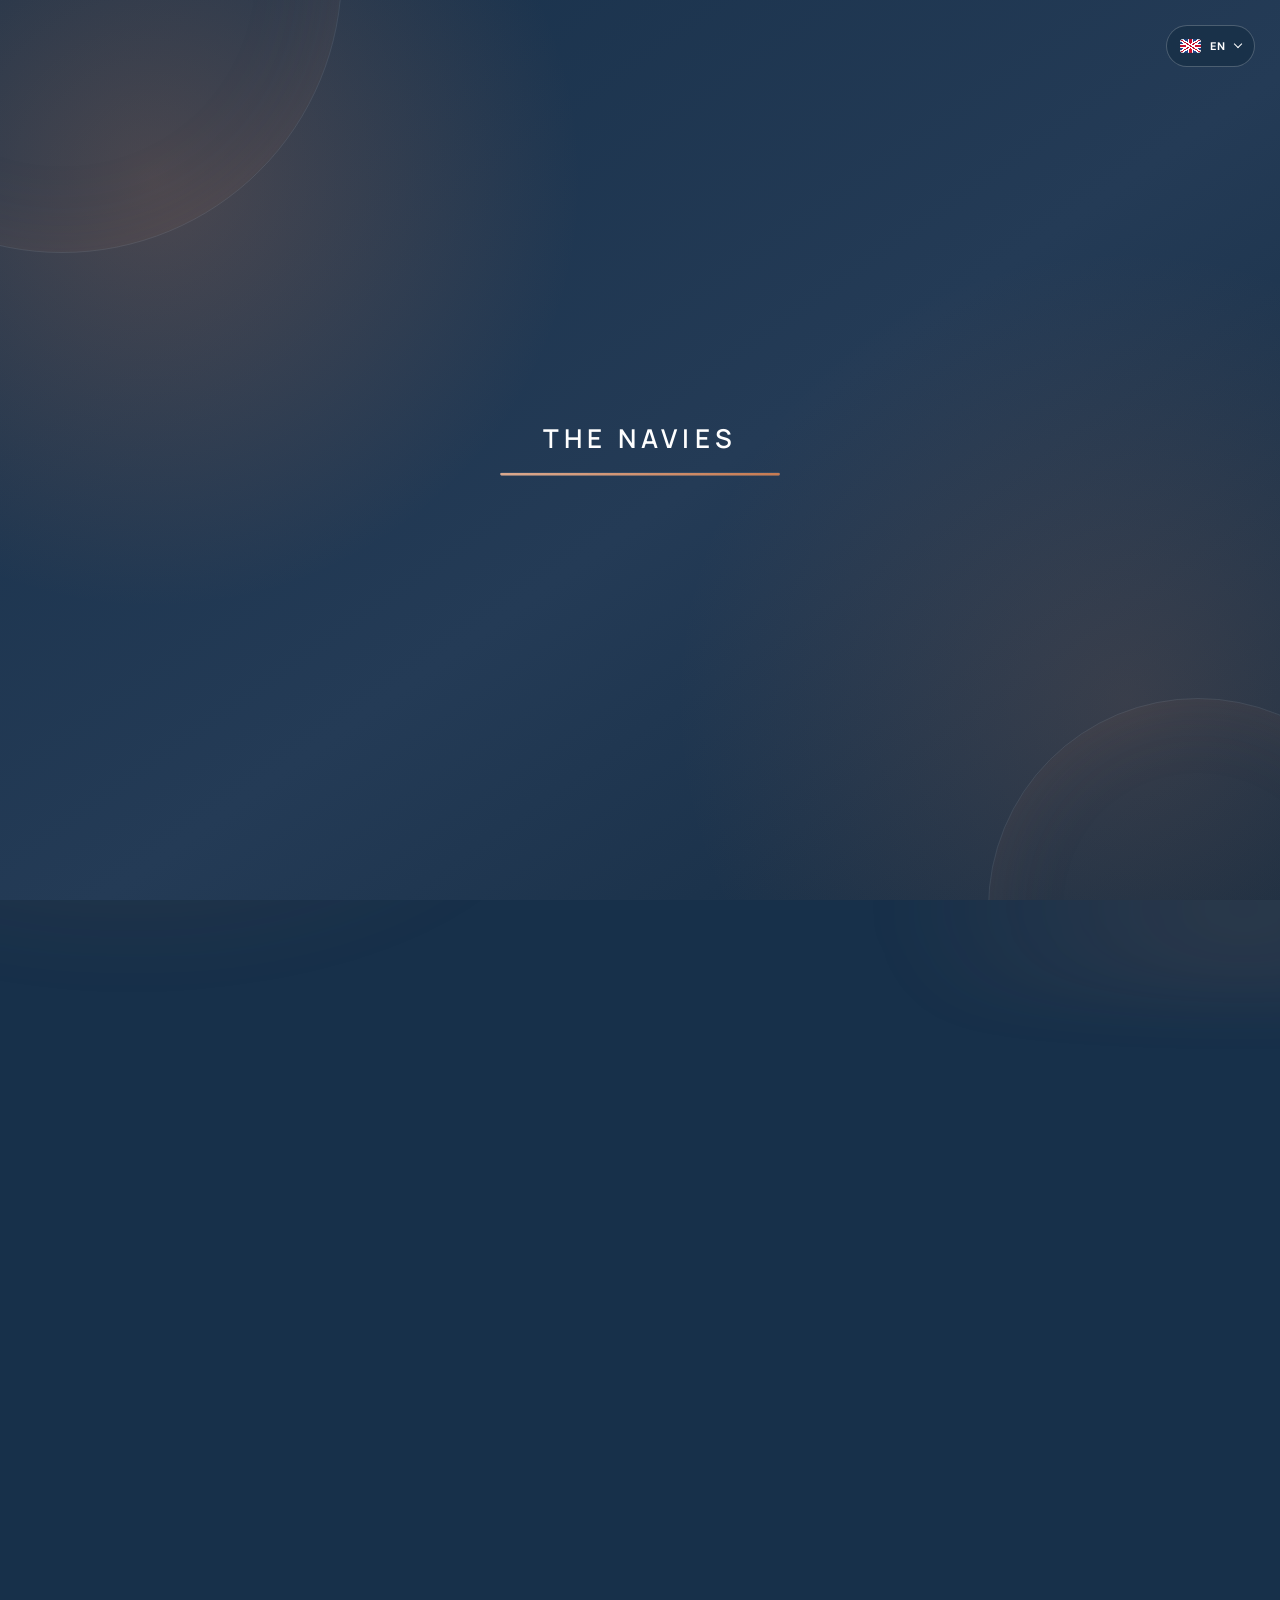
==== ca/index.html @ af722f81 "update" ====
<!doctype html>
<html lang="ca">
<head>
  <script>window.__naviesForcedLanguage="ca"</script>
  <meta charset="UTF-8">
  <meta name="viewport" content="width=device-width, initial-scale=1.0">
  <meta name="description" content="Set músics compartint un mateix escenari, donant nova vida als clàssics del rock i del pop amb energia, personalitat i un so propi. The Navies — Música en directe">
  <meta name="application-name" content="The Navies">
  <meta name="googlebot" content="notranslate">
  <meta property="og:site_name" content="The Navies">
  <meta property="og:title" content="The Navies">
  <meta property="og:type" content="website">
  <meta property="og:image" content="https://thenavies.com/icons/pwa-512.png">
  <meta property="og:locale" content="ca_ES">
  <meta name="twitter:title" content="The Navies">
  <meta name="twitter:image" content="https://thenavies.com/icons/pwa-512.png">
  <meta name="theme-color" content="#edf1f4">
  <meta http-equiv="Cache-Control" content="no-cache, no-store, must-revalidate">
  <meta http-equiv="Pragma" content="no-cache">
  <meta http-equiv="Expires" content="0">
  <meta name="navies-build" content="20261112-290">
  <title>The Navies</title>
  <link rel="canonical" href="https://thenavies.com/ca/">
  <link rel="alternate" hreflang="x-default" href="https://thenavies.com/">
  <link rel="alternate" hreflang="es" href="https://thenavies.com/es/">
  <link rel="alternate" hreflang="ca" href="https://thenavies.com/ca/">
  <link rel="alternate" hreflang="en" href="https://thenavies.com/en/">
  <link rel="alternate" hreflang="fr" href="https://thenavies.com/fr/">
  <link rel="alternate" hreflang="it" href="https://thenavies.com/it/">
  <link rel="icon" id="seasonal-favicon" href="../icons/favicon-512.png" type="image/png" sizes="512x512">
  <link rel="apple-touch-icon" href="../icons/apple-touch-icon-180.png?v=20261022-63" sizes="180x180">
  <link rel="manifest" href="../manifest.webmanifest?v=20261022-63">
  <meta name="apple-mobile-web-app-capable" content="yes">
  <meta name="apple-mobile-web-app-status-bar-style" content="default">
  <meta name="apple-mobile-web-app-title" content="The Navies">
  <script type="application/ld+json">
  {
    "@context": "https://schema.org",
    "@type": "MusicGroup",
    "@id": "https://thenavies.com/#music-group",
    "name": "The Navies",
    "url": "https://thenavies.com/",
    "logo": "https://thenavies.com/icons/pwa-512.png",
    "image": "https://thenavies.com/icons/pwa-512.png",
    "genre": ["Rock", "Pop", "Clásicos del rock y del pop", "Clàssics del rock i del pop", "Rock and pop classics"],
    "description": [
      { "@value": "Grupo de siete músicos jóvenes de La Sagrera que interpreta clásicos del rock y del pop en directo.", "@language": "es" },
      { "@value": "Grup de set músics joves de la Sagrera que interpreta clàssics del rock i del pop en directe.", "@language": "ca" },
      { "@value": "A seven-piece young band from La Sagrera performing rock and pop classics live.", "@language": "en" }
    ],
    "sameAs": [
      "https://instagram.com/thenaviesgroup",
      "https://youtube.com/@TheNavies"
    ]
  }
  </script>
  <script type="application/ld+json">
  {
    "@context": "https://schema.org",
    "@type": "WebSite",
    "@id": "https://thenavies.com/#website",
    "url": "https://thenavies.com/",
    "name": "The Navies",
    "alternateName": "The Navies",
    "publisher": { "@id": "https://thenavies.com/#music-group" }
  }
  </script>
  <script type="application/ld+json">
  {
    "@context": "https://schema.org",
    "@type": "WebPage",
    "@id": "https://thenavies.com/#webpage",
    "url": "https://thenavies.com/",
    "name": "The Navies",
    "headline": "The Navies",
    "isPartOf": { "@id": "https://thenavies.com/#website" },
    "about": { "@id": "https://thenavies.com/#music-group" },
    "primaryImageOfPage": { "@id": "https://thenavies.com/icons/pwa-512.png" }
  }
  </script>
  <style>html:not(.nav-ready) #main-nav>a::after{opacity:0!important}html.countdown-entry,html.countdown-entry body{background:#17304a!important}html.countdown-entry .countdown-landing{position:fixed;inset:0;background:#17304a}html.countdown-entry.countdown-entering .countdown-landing>*{visibility:hidden}@media(max-width:900px){html:not(.nav-ready) #main-nav{display:none!important}}</style>
  <script>if('scrollRestoration'in history)history.scrollRestoration='manual';if(location.hash==='#edicion'||location.hash==='#edicion-del-sitio')document.documentElement.classList.add('editor-route-pending')</script>
  <script>try{const n=performance.getEntriesByType('navigation')[0],r=n&&n.type==='reload',c=!location.hash||location.hash==='#countdown',i=sessionStorage.getItem('the-navies-internal-navigation')==='1',v=sessionStorage.getItem('the-navies-countdown-revealed')==='1',e=sessionStorage.getItem('the-navies-countdown-enabled');if(c&&e!=='0'){document.documentElement.classList.add('countdown-entry');if(r||!(i&&v))document.documentElement.classList.add('countdown-welcome','countdown-entering','countdown-preloading')}}catch(e){if(!location.hash&&sessionStorage.getItem('the-navies-countdown-enabled')!=='0')document.documentElement.classList.add('countdown-entry','countdown-welcome','countdown-entering','countdown-preloading')}</script>
  <script>(async()=>{try{const p=location.pathname,b=/bot|crawler|spider|slurp|bingpreview|google-inspectiontool/i.test(navigator.userAgent);if(location.protocol==='file:'||b||!(p==='/'||p.endsWith('/index.html')))return;sessionStorage.removeItem('the-navies-countdown-revealed');const a=['ca','es','en','fr','it'],m=localStorage.getItem('the-navies-language-manual')==='1',s=localStorage.getItem('the-navies-language');let f='es';try{const r=await fetch('https://the-navies-admin.pau-escobedo04.workers.dev/content',{cache:'no-store'}),j=await r.json(),g=j.content?.home?.settings||{};if(a.includes(g.fallbackLanguage))f=g.fallbackLanguage;localStorage.setItem('the-navies-fallback-language',f);sessionStorage.setItem('the-navies-countdown-enabled',g.countdownEnabled===false?'0':'1')}catch(e){f=a.includes(localStorage.getItem('the-navies-fallback-language'))?localStorage.getItem('the-navies-fallback-language'):'es'}const d=[navigator.language,...(navigator.languages||[])].filter(Boolean).map(x=>x.toLowerCase().split('-')[0]).find(x=>a.includes(x))||f,l=m&&a.includes(s)?s:d;location.replace(`/${l}/${location.hash||''}`)}catch(e){}})()</script>
  <script>try{const b=document.querySelector('meta[name="navies-build"]').content;fetch(`${location.pathname}?comprobar=${Date.now()}`,{cache:'no-store'}).then(r=>r.text()).then(h=>{const n=h.match(/<meta name="navies-build" content="([^"]+)"/)?.[1];if(n&&n!==b){const u=new URL(location.href);u.searchParams.set('version',n);location.replace(u)}}).catch(()=>{})}catch(e){}</script>
  <script>try{const c={spring:'#F4A7C1',summer:'#FFD76A',autumn:'#C77B52',winter:'#A8DADC'},n=performance.getEntriesByType('navigation')[0],i=sessionStorage.getItem('the-navies-internal-navigation')==='1',k=i||(n&&n.type==='back_forward');sessionStorage.removeItem('the-navies-internal-navigation');if(!k)localStorage.removeItem('the-navies-season');const s=k&&localStorage.getItem('the-navies-season')||'autumn';window.__naviesInitialSeason=c[s]?s:'autumn';document.documentElement.dataset.season=window.__naviesInitialSeason;document.documentElement.style.setProperty('--accent',c[window.__naviesInitialSeason])}catch(e){document.documentElement.dataset.season='autumn'}</script>
  <link rel="preconnect" href="https://fonts.googleapis.com">
  <link rel="preconnect" href="https://fonts.gstatic.com" crossorigin>
  <link href="https://fonts.googleapis.com/css2?family=DM+Sans:wght@400;500;600&family=Manrope:wght@400;500;600;700&display=swap" rel="stylesheet">
  <link rel="preload" href="../script.js?v=20261112-290" as="script">
  <link rel="stylesheet" href="../styles.css?v=20261112-290">
  <link rel="stylesheet" href="../subpages.css?v=20261112-290">
  <link rel="stylesheet" href="../musync.css?v=20261112-290">
  <script defer src="../script.js?v=20261112-290"></script>
  <script defer src="../admin-config.js?v=20261111-210"></script>
  <script defer src="../admin.js?v=20261111-210"></script>
  <script defer src="../portal.js?v=20261112-290"></script>
  <script defer src="../musync.js?v=20261112-290"></script>
</head>
<body>
  <div class="noise" aria-hidden="true"></div>
  <div class="footer-quick-player quick-route-entering">
    <button class="footer-jump" type="button" aria-label="Abrir controles de música" aria-expanded="false"><svg class="footer-music-icon" viewBox="0 0 24 24" aria-hidden="true"><rect x="8" y="5" width="2.3" height="11" rx="1"/><rect x="17" y="3" width="2.3" height="11" rx="1"/><path d="M9 5 19 3v3L9 8Z"/><circle cx="6.8" cy="16.8" r="2.8"/><circle cx="15.8" cy="14.8" r="2.8"/></svg><svg class="footer-down-icon" viewBox="0 0 24 24" aria-hidden="true"><path d="m6 9 6 6 6-6"/></svg></button>
    <div class="footer-quick-menu"><button type="button" class="footer-quick-button footer-quick-toggle" aria-label="Reproducir música"><svg class="quick-play-icon" viewBox="0 0 24 24" aria-hidden="true"><path d="m8 5 11 7-11 7V5Z"/></svg><svg class="quick-pause-icon" viewBox="0 0 24 24" aria-hidden="true"><path d="M7 5h4v14H7zM13 5h4v14h-4z"/></svg></button><button type="button" class="footer-quick-button footer-quick-next" aria-label="Siguiente canción"><svg viewBox="0 0 24 24" aria-hidden="true"><path d="m12 7 7 5-7 5V7ZM5 7l7 5-7 5V7Z"/></svg></button></div>
    <span class="footer-quick-track" aria-live="polite"></span>
  </div>
  <section class="countdown-landing" id="countdown-landing" aria-labelledby="countdown-title">
    <div class="countdown-orb countdown-orb-one" aria-hidden="true"></div>
    <div class="countdown-orb countdown-orb-two" aria-hidden="true"></div>
    <div class="countdown-preloader" aria-hidden="true"><strong>THE NAVIES</strong><span><i></i></span></div>
    <div class="countdown-welcome-panel" id="countdown-welcome">
      <p class="countdown-welcome-eyebrow">THE NAVIES</p>
      <h2 data-i18n="countdownWelcomeTitle">Alguna cosa està a punt de sonar</h2>
      <p data-i18n="countdownWelcomeCopy">El 21 de novembre, set músics i un escenari t’esperen a Plaza Masadas. La resta, l’hauràs de descobrir en directe.</p>
      <button class="countdown-start" id="countdown-start" type="button"><span data-i18n="countdownWelcomeStart">Descobrir</span><span aria-hidden="true">→</span></button>
    </div>
    <div class="countdown-content">
      <p class="countdown-brand">THE NAVIES<span>.</span></p>
      <p class="countdown-kicker"><i></i><span data-i18n="countdownKicker">Pròxim concert</span></p>
      <h2 id="countdown-title" data-i18n="sagreraHomeName">Festes de La Sagrera</h2>
      <div class="countdown-event-details">
        <span><small data-i18n="countdownDateLabel">Data</small><strong data-i18n="countdownEventDate">21 DE NOVEMBRE</strong></span>
        <span><small data-i18n="countdownTimeLabel">Hora</small><strong data-i18n="countdownEventTime">13:00</strong></span>
        <span><small data-i18n="countdownPlaceLabel">Lloc</small><strong data-i18n="countdownEventVenue">PLAZA MASADAS</strong></span>
      </div>
      <div class="countdown-clock" role="timer" aria-label="Cuenta atrás para el concierto">
        <span><strong data-countdown-unit="days">00</strong><small data-i18n="countdownDays">Dies</small></span>
        <i>:</i>
        <span><strong data-countdown-unit="hours">00</strong><small data-i18n="countdownHours">Hores</small></span>
        <i>:</i>
        <span><strong data-countdown-unit="minutes">00</strong><small data-i18n="countdownMinutes">Minuts</small></span>
        <i>:</i>
        <span><strong data-countdown-unit="seconds">00</strong><small data-i18n="countdownSeconds">Segons</small></span>
      </div>
      <div class="countdown-actions">
        <button class="countdown-enter" id="countdown-enter" type="button"><span data-i18n="countdownEnter">Anar a l’inici</span><span>↗</span></button>
      </div>
    </div>
      <button class="countdown-volume" id="countdown-volume" type="button" aria-pressed="false" aria-label="Silenciar música">
        <svg viewBox="0 0 24 24" aria-hidden="true">
          <path class="speaker-body" d="M4 10v4h4l5 4V6l-5 4H4Z"></path>
          <path class="sound-wave" d="M16 9.2a4 4 0 0 1 0 5.6M18.5 6.8a7.3 7.3 0 0 1 0 10.4"></path>
          <path class="mute-slash" d="M5 5l14 14"></path>
        </svg>
      </button>
      <audio id="countdown-audio" preload="auto" playsinline></audio>
  </section>
  <header class="site-header">
    <div class="header-left">
      <div class="language-picker" id="language-picker">
      <button class="language-trigger" type="button" aria-expanded="false" aria-haspopup="listbox" aria-controls="language-menu" aria-label="Seleccionar idioma">
        <span class="flag flag-ca" aria-hidden="true"></span>
        <strong>CA</strong>
        <span class="language-chevron" aria-hidden="true"></span>
      </button>
      <div class="language-menu" id="language-menu" role="listbox" aria-label="Seleccionar idioma" hidden>
        <button type="button" role="option" data-language="ca" aria-selected="true"><span class="flag flag-ca" aria-hidden="true"></span><span>Català</span><small>CA</small></button>
        <button type="button" role="option" data-language="es" aria-selected="false"><span class="flag flag-es" aria-hidden="true"></span><span>Español</span><small>ES</small></button>
        <button type="button" role="option" data-language="en" aria-selected="false"><span class="flag flag-en" aria-hidden="true"></span><span>English</span><small>EN</small></button>
        <button type="button" role="option" data-language="fr" aria-selected="false"><span class="flag flag-fr" aria-hidden="true"></span><span>Français</span><small>FR</small></button>
        <button type="button" role="option" data-language="it" aria-selected="false"><span class="flag flag-it" aria-hidden="true"></span><span>Italiano</span><small>IT</small></button>
      </div>
      </div>
      
<button class="account-trigger" type="button" aria-label="Iniciar sesión"><span class="account-guest" aria-hidden="true"><svg viewBox="0 0 24 24"><circle cx="12" cy="8" r="3.25"></circle><path d="M5.5 19c.65-3.6 3-5.5 6.5-5.5s5.85 1.9 6.5 5.5"></path></svg></span><span class="account-avatar" hidden></span></button>
    </div>
    <h1 class="brand-heading brand-center"><a class="brand" href="#inicio" data-route="home" aria-label="The Navies, inicio">THE NAVIES<span aria-hidden="true">.</span></a></h1>
    <nav id="main-nav" aria-label="Navegación principal">
      <a href="#inicio" data-route="home" data-i18n="navHome">Inici</a>
      <a href="#navies-live" data-route="navies-live" data-i18n="navVideos">Navies Live</a>
      <a href="#navy" data-route="espacio-navy" data-i18n="navSpace">Espai Navy</a>
    </nav>
    <button class="menu-toggle" type="button" aria-expanded="false" aria-controls="main-nav">
      <span></span><span></span><span></span><span class="sr-only">Abrir menú</span>
    </button>
  </header>

  

  <main class="page-view" id="page-home" data-page-view="home">
    <section class="hero" id="inicio">
      <div class="hero-copy reveal">
        <p class="eyebrow"><span></span> <span data-i18n="genreLine">Rock · Pop · Clàssics</span></p>
        <p class="hero-title" data-i18n-html="heroTitle">Clàssics de sempre.<br><em>En directe, com mai.</em></p>
        <p class="hero-intro" data-i18n="heroIntro">Som set músics joves units per les ganes de tocar en directe i portar clàssics del rock i del pop a cada escenari amb energia i personalitat.</p>
        <div class="hero-actions" data-nosnippet>
          <a class="button button-primary" href="#directo" data-scroll-target="directo"><span data-i18n="nextShow">Pròxim concert</span> <span>↓</span></a>
        </div>
      </div>

      <div class="hero-art reveal" aria-label="Composición gráfica abstracta de The Navies">
        <div class="orbit orbit-one"></div>
        <div class="orbit orbit-two"></div>
        <div class="disc disc-back"><span>THE NAVIES — LIVE MUSIC</span></div>
        <div class="disc disc-front">
          <div class="wave" aria-hidden="true"><i></i><i></i><i></i><i></i><i></i><i></i><i></i><i></i><i></i><i></i><i></i></div>
          <b>TN</b><small>EST. 2026</small>
        </div>
        <div class="floating-note">PLAY IT<br><strong>LOUD</strong></div>
      </div>

    </section>

    <section class="next-show section-pad" id="directo">
      <div class="section-heading reveal">
        <p class="eyebrow"><span></span> <span data-i18n="liveLabel">En directe</span></p>
        <h2 data-i18n-html="liveTitle">El nostre pròxim concert<br>comença aquí.</h2>
      </div>

      <!-- EDITAR: Sustituye este bloque con los datos del próximo concierto -->
      <article class="featured-show reveal">
        <div class="date-block" data-nosnippet><strong>21</strong><span>NOV<br>2026</span></div>
        <div class="show-info">
          <span class="status" data-nosnippet><i></i><span data-i18n="nextShow">Pròxim concert</span></span>
          <h3 data-i18n="sagreraHomeName">Festes de La Sagrera</h3>
          <p><span data-i18n="time" data-nosnippet>13:00h</span><span data-nosnippet> · </span><span data-i18n="venue">Plaça Masadas</span></p>
        </div>
      </article>
      <div class="show-list reveal">
<article><time data-nosnippet><strong>—</strong><span class="date-meta"><b data-i18n="christmasMonth">DES</b><small>2026</small></span></time><div><h3 data-i18n="christmasTitle">Concert de Nadal</h3></div><span data-i18n="comingSoon" data-nosnippet>Pròximament</span></article>
        <article><time data-nosnippet><strong>—</strong><span class="date-meta"><b data-i18n="aprilMonth">ABR</b><small>2027</small></span></time><div><h3 data-i18n="springFestTitle">Festes de la Primavera</h3><p data-i18n="venue">Plaça Masadas</p></div><span data-i18n="comingSoon" data-nosnippet>Pròximament</span></article>
        <article><time data-nosnippet><strong>—</strong><span class="date-meta"><b data-i18n="juneMonth">JUN</b><small>2027</small></span></time><div><h3 data-i18n="endCourseTitle">Concert de Final de Curs</h3></div><span data-i18n="comingSoon" data-nosnippet>Pròximament</span></article>
      </div>
    </section>

    <section class="sound section-pad" id="sonido">
      <div class="sound-stage reveal">
        <div class="sound-copy">
          <p class="eyebrow light"><span></span> <span data-i18n="soundLabel">El nostre so</span></p>
          <h2 data-i18n-html="soundTitle">Bones cançons.<br><em>Millor en directe.</em></h2>
          <p data-i18n="soundBody">Una barreja de clàssics del rock, grans cançons pop i aquells himnes que tothom reconeix des del primer acord. Set músics, veus compartides i un directe pensat per connectar, cantar i gaudir junts.</p>
          <p class="sound-signature" data-i18n="soundSignature">Set músics · Un únic escenari</p>
          <p class="setlist-example"><small data-i18n="exampleNote">Exemples orientatius; el repertori pot variar.</small></p>
        </div>
        <div class="genre-stack" aria-label="Estilos musicales">
          <div><span>POP</span><strong>Shake It Off</strong><small data-i18n="popStyle">Pop enèrgic, ritme i una tornada per cantar plegats</small></div>
          <div><span>ROCK</span><strong>The Final Countdown</strong><small data-i18n="anthemStyle">Guitarres, teclats i tota la força d’un gran himne</small></div>
          <div><span data-i18n="classicLabel">CLÀSSIC</span><strong>Have You Ever Seen the Rain?</strong><small data-i18n="rockStyle">Una cançó atemporal, directa i reconeixible des del primer acord</small></div>
        </div>
      </div>
    </section>

    <section class="about section-pad" id="banda">
      <div class="about-copy reveal">
        <p class="eyebrow"><span></span> The band</p>
        <h2 data-i18n-html="bandTitle">Set músics.<br>Un sol corrent.</h2>
        <!-- EDITAR: Texto biográfico provisional -->
        <p data-i18n="bandBody">Som set joves apassionats per la música, units per les ganes de tocar, aprendre i gaudir junts sobre l’escenari. Cada veu i cada instrument formen part de The Navies amb el mateix pes.</p>
        <p class="band-collaboration" data-i18n-html="bcnIntro">En aquest camí comptem amb la col·laboració de <strong class="bcn-highlight">BCN Fusió</strong>, que ens acompanya i ens ajuda a continuar creixent com a banda.</p>
      </div>
      <div class="members">
        <article class="member reveal" role="button" tabindex="0" data-member="vocals"><div class="avatar"><span class="instrument-word" data-i18n="visualVocals">Veus</span></div><div><h3 data-i18n="groupVocals">Aina, Candela i Mariona Escobedo</h3><p data-i18n="groupVocalsCopy">Tres veus per a melodies, harmonies i cors.</p></div></article>
        <article class="member reveal" role="button" tabindex="0" data-member="bass"><div class="avatar alt"><span class="instrument-word" data-i18n="visualBass">Baix</span></div><div><h3 data-i18n="groupBass">Emma</h3><p data-i18n="groupBassCopy">La base greu que uneix ritme i harmonia.</p></div></article>
        <article class="member reveal" role="button" tabindex="0" data-member="guitar"><div class="avatar warm"><span class="instrument-word" data-i18n="visualGuitar">Guitarra</span></div><div><h3 data-i18n="groupGuitar">Carles</h3><p data-i18n="groupGuitarCopy">Riffs, acords i el caràcter rock del grup.</p></div></article>
        <article class="member reveal" role="button" tabindex="0" data-member="keys"><div class="avatar pale"><span class="instrument-word" data-i18n="visualKeys">Teclats</span></div><div><h3 data-i18n="groupKeys">Pau Fermosel</h3><p data-i18n="groupKeysCopy">Pianos, sintetitzadors i capes que amplien el so.</p></div></article>
        <article class="member reveal" role="button" tabindex="0" data-member="drums"><div class="avatar"><span class="instrument-word" data-i18n="visualDrums">Bateria</span></div><div><h3 data-i18n="groupDrums">Pau Escobedo</h3><p data-i18n="groupDrumsCopy">El pols que mou l’energia i manté unida la banda.</p></div></article>
      </div>
    </section>

    <section class="manifesto" aria-label="Manifiesto">
      <div class="marquee" aria-hidden="true"><span>TURN IT UP · THE NAVIES · LIVE &amp; LOUD · </span><span>TURN IT UP · THE NAVIES · LIVE &amp; LOUD · </span></div>
    </section>

    <section class="contact section-pad" id="contacto">
      <div class="contact-card reveal">
        <div class="contact-copy">
          <p class="eyebrow light"><span></span> <span data-i18n="contactLabel">Contacte</span></p>
          <h2 data-i18n-html="contactTitle">Parlem.</h2>
          <p data-i18n="contactBody">Si vols explicar-nos una proposta o parlar amb nosaltres, escriu-nos. Et respondrem tan aviat com sigui possible.</p>
          <a class="email-link" href="mailto:contacte@thenavies.com">contacte@thenavies.com <span>↗</span></a>
          <div class="socials">
            <a href="https://instagram.com/thenaviesgroup" target="_blank" rel="noopener" aria-label="Instagram de The Navies">Instagram ↗</a>
            <a href="https://youtube.com/@TheNavies" target="_blank" rel="noopener" aria-label="YouTube de The Navies">YouTube ↗</a>
          </div>
        </div>
        <form class="contact-form" id="contact-form">
          <div class="form-row form-row-names">
            <label><span data-i18n="formName">Nom</span><input name="name" type="text" autocomplete="given-name" required></label>
            <label><span data-i18n="formSurname">Cognoms</span><input name="surname" type="text" autocomplete="family-name" required></label>
          </div>
          <label><span data-i18n="formEmail">Correu electrònic</span><input name="email" type="email" autocomplete="email" required></label>
          <p class="form-label" data-i18n="formPhone">Telèfon (opcional)</p>
          <div class="phone-field">
            <label class="sr-only" for="phone-prefix" data-i18n="formPrefix">Prefix internacional</label>
            <select id="phone-prefix" name="phonePrefix" aria-label="Prefijo internacional">
              <option value="+34" selected>🇪🇸 +34</option>
              <option value="+376">🇦🇩 +376</option>
              <option value="+33">🇫🇷 +33</option>
              <option value="+39">🇮🇹 +39</option>
              <option value="+351">🇵🇹 +351</option>
              <option value="+44">🇬🇧 +44</option>
              <option value="+49">🇩🇪 +49</option>
              <option value="+41">🇨🇭 +41</option>
              <option value="+1">🇺🇸 +1</option>
            </select>
            <label class="sr-only" for="phone-number" data-i18n="formPhoneNumber">Número de telèfon</label>
            <input id="phone-number" name="phone" type="tel" autocomplete="tel-national" inputmode="tel">
          </div>
          <label><span data-i18n="formMessage">Missatge</span><textarea name="message" rows="5" required></textarea></label>
          <button class="form-submit" type="submit"><span data-i18n="formSubmit">Obrir el correu preparat</span> <span>↗</span></button>
          <p class="form-note" data-i18n="formNote">Revisaràs i enviaràs el missatge des de la teva aplicació de correu.</p>
        </form>
      </div>
    </section>
  </main>


  <section class="page-view subpage media-page" id="page-navies-live" data-page-view="navies-live" hidden>
    <div class="view-main"><section class="tv-coming-soon reveal"><p class="eyebrow light"><span></span> NAVIES LIVE</p><h1 data-i18n-html="tvSoonTitle">Estem afinant<br><em>la pantalla.</em></h1><p data-i18n="tvSoonCopy">Aviat publicarem aquí els primers vídeos de The Navies.</p><span class="tv-signal" aria-hidden="true"><i></i><i></i><i></i><i></i><i></i></span></section></div>
  </section>

  <section class="page-view subpage space-page" id="page-espacio-navy" data-page-view="espacio-navy" hidden>
    <div class="space-shell"><div class="space-entry"><div class="space-intro reveal"><div><p class="eyebrow"><span></span><span data-i18n="privateArea">Àrea privada de la banda</span></p><h1 data-i18n-html="spaceTitle">Espai<br><em>Navy.</em></h1><p data-i18n="spaceIntro">Partitures, repertoris i dates importants organitzats en un mateix lloc.</p></div></div>
    <section class="login-panel reveal" id="login"><h2 data-i18n="memberAccess">Accés de membres</h2><p data-i18n="loginCopy">Introdueix les credencials per accedir a l’espai intern.</p><form class="login-form" id="login-form" method="post"><input name="username" autocomplete="username" autocapitalize="none" spellcheck="false" placeholder="Usuario" required><input name="password" type="password" autocomplete="current-password" autocapitalize="none" spellcheck="false" placeholder="Contraseña" required><button type="submit" data-i18n="enterSpace">Entrar</button></form><p class="login-error" id="login-error" aria-live="polite"></p></section>
    </div>
    <section class="member-dashboard" id="member-dashboard" hidden>
      <div class="dashboard-bar reveal"><div><p class="eyebrow"><span></span><span data-i18n="memberArea">Espai de membres</span></p><h2><span data-i18n="hello">Hola</span>, <span id="member-name">Navy</span></h2></div></div>
      <div class="dashboard-grid">
        <article class="private-card repertoire-card reveal">
          <div class="card-heading"><div><p class="card-kicker">21 NOV · 2026</p><h3 data-i18n="sagreraFestName">Festes de La Sagrera 2026</h3></div><span class="concert-status" data-i18n="nextShow">Pròxim concert</span></div>
          <p data-i18n="concertScoresCopy">Partitures i materials organitzats segons el repertori del concert.</p>
          <div class="setlist">
            <div class="song-row"><span class="song-number">01</span><strong>Shake It Off</strong><div class="material-tags" data-score-song="shake-it-off"></div></div>
            <div class="song-row"><span class="song-number">02</span><strong>...Baby One More Time</strong><div class="material-tags" data-score-song="baby-one-more-time"></div></div>
            <div class="song-row"><span class="song-number">03</span><strong>Sweet Caroline</strong><div class="material-tags" data-score-song="sweet-caroline"></div></div>
            <div class="song-row"><span class="song-number">04</span><strong>Don't Look Back In Anger</strong><div class="material-tags" data-score-song="dont-look-back-in-anger"></div></div>
            <div class="song-row"><span class="song-number">05</span><strong>The Final Countdown</strong><div class="material-tags" data-score-song="the-final-countdown"></div></div>
            <div class="song-row"><span class="song-number">06</span><strong>Have You Ever Seen The Rain?</strong><div class="material-tags" data-score-song="have-you-ever-seen-the-rain"></div></div>
            <div class="song-row"><span class="song-number">07</span><strong>The Final Countdown (Reprise)</strong><div class="material-tags" data-score-song="the-final-countdown-reprise"></div></div>
          </div>
        </article>
        <article class="private-card calendar-card reveal">
          <div class="card-heading"><div><p class="card-kicker">OCT — NOV · 2026</p><h3 data-i18n="importantDates">Dates importants</h3></div></div>
          <p data-i18n="calendarCopy">Assajos i actuacions previstes per preparar les Festes de La Sagrera.</p>
          <div class="event-list">
            <div class="event-item"><time datetime="2026-10-16"><strong>16</strong><span>OCT</span></time><div><b data-i18n="rehearsal">Assaig</b><small data-i18n="rehearsalTime">17:30h</small></div></div>
            <div class="event-item"><time datetime="2026-10-23"><strong>23</strong><span>OCT</span></time><div><b data-i18n="rehearsal">Assaig</b><small data-i18n="rehearsalTime">17:30h</small></div></div>
            <div class="event-item"><time datetime="2026-11-06"><strong>06</strong><span>NOV</span></time><div><b data-i18n="rehearsal">Assaig</b><small data-i18n="rehearsalTime">17:30h</small></div></div>
            <div class="event-item"><time datetime="2026-11-07"><strong>07</strong><span>NOV</span></time><div><b data-i18n="extraRehearsal">Assaig Extra</b><small>18:00h</small></div></div>
            <div class="event-item"><time datetime="2026-11-13"><strong>13</strong><span>NOV</span></time><div><b data-i18n="rehearsal">Assaig</b><small>17:30–19:30h · BCN Fusió Sant Andreu</small></div></div>
            <div class="event-item"><time datetime="2026-11-14"><strong>14</strong><span>NOV</span></time><div><b data-i18n="extraRehearsal">Assaig Extra</b><small>18:00–20:00h · BCN Fusió La Sagrera</small></div></div>
            <div class="event-item highlight"><time datetime="2026-11-20"><strong>20</strong><span>NOV</span></time><div><b data-i18n="dressRehearsal">Assaig General</b><small>17:30–19:30h · BCN Fusió Sant Andreu</small></div></div>
            <div class="event-item concert"><time datetime="2026-11-21"><strong>21</strong><span>NOV</span></time><div><b data-i18n="sagreraFestName">Festes de La Sagrera 2026</b><small>14:00h · Plaza Masadas</small></div></div>
          </div>
          <div class="calendar-useful-links">
          <h4 data-i18n="usefulLinks">Llistes de reproducció</h4>
          <div class="useful-links-list">
            <a href="https://open.spotify.com" target="_blank" rel="noopener"><b>Spotify</b><i aria-hidden="true">↗</i></a>
            <a href="https://music.apple.com" target="_blank" rel="noopener"><b>Apple Music</b><i aria-hidden="true">↗</i></a>
          </div>
          </div>
        </article>
      </div>
    </section></div>
  </section>

  <dialog class="audio-dialog" id="audio-dialog">
    <button class="audio-dialog-close" type="button" aria-label="Cerrar">×</button>
    <p class="eyebrow"><span></span> AUDIO DEL REPERTORIO</p>
    <div class="audio-art" aria-hidden="true"><span></span><span></span><span></span><span></span><span></span></div>
    <h2 id="audio-dialog-title">Canción</h2>
    <audio id="audio-player" controls preload="metadata"></audio>
    <a class="audio-dialog-download" id="audio-dialog-download" href="#" download>Descargar audio ↓</a>
  </dialog>

  <dialog class="member-dialog" id="member-dialog">
    <button class="dialog-close" type="button" aria-label="Cerrar">×</button>
    <p class="eyebrow"><span></span> <span data-i18n="memberLabel">La banda</span></p>
    <h2 id="dialog-name"></h2>
    <p class="dialog-bio" id="dialog-bio"></p>
    <a class="dialog-social" id="dialog-social" href="https://instagram.com/_pauescobedo" target="_blank" rel="noopener" hidden>Instagram Pau ↗</a>
    <small data-i18n="provisionalBio">Així es completa el so de The Navies.</small>
  </dialog>

  <footer>
    <a class="brand" href="#inicio" data-route="home">THE NAVIES<span>.</span></a>
    <p class="footer-copyright">© <span id="year"></span> The Navies<span data-i18n="rightsReserved">Tots els drets reservats</span></p>
    <p class="footer-credit"><span data-i18n="collaboration">Amb la col·laboració de</span> <a href="https://bcnfusio.cat" target="_blank" rel="noopener">BCN Fusió ↗</a></p>
  </footer>

</body>
</html>
---- styles.css ----
@property --accent {
  syntax: "<color>";
  inherits: true;
  initial-value: #C77B52;
}

:root {
  --ink: #243B56;
  --ink-deep: #0d2a43;
  --ink-soft: #45647b;
  --sky: #d8e5ec;
  --paper: #f4f6f5;
  --line: rgba(23, 60, 91, .16);
  --accent: #C77B52;
  --accent-disc: #A55332;
  --accent-contrast: #fff;
  --player-accent:#8E4328;
  --player-contrast:#fff;
  --lime: var(--accent);
  --white: #fff;
  --radius: 28px;
}
:root[data-season="spring"] { --accent-contrast:#0d2a43; --accent-disc:#F4A7C1; --player-accent:#F4A7C1; --player-contrast:#0d2a43; }
:root[data-season="summer"] { --accent-contrast:#0d2a43; --accent-disc:#FFD76A; --player-accent:#FFD76A; --player-contrast:#0d2a43; }
:root[data-season="autumn"] { --accent-contrast:#fff; --accent-disc:#8E4328; --player-accent:#8E4328; --player-contrast:#fff; }
:root[data-season="winter"] { --accent-contrast:#0d2a43; --accent-disc:#A8DADC; --player-accent:#A8DADC; --player-contrast:#0d2a43; }
:root.theme-ready { transition: --accent .45s ease; }

* { box-sizing: border-box; }
html { min-height:100%; scroll-behavior:smooth; scroll-padding-top:96px; scrollbar-width:thin; scrollbar-color:var(--accent-disc) color-mix(in srgb,var(--ink) 7%,var(--paper)); overscroll-behavior-y:none; background:var(--paper); -webkit-overflow-scrolling:touch; }
::-webkit-scrollbar { width:11px; }
::-webkit-scrollbar-track { background:color-mix(in srgb,var(--ink) 7%,var(--paper)); }
::-webkit-scrollbar-thumb { min-height:52px; border:3px solid color-mix(in srgb,var(--ink) 7%,var(--paper)); border-radius:999px; background:var(--accent-disc); }
::-webkit-scrollbar-thumb:hover { background:color-mix(in srgb,var(--accent-disc) 84%,var(--ink)); }
body { min-height:100%; margin: 0; color: var(--ink-deep); background:radial-gradient(circle at 92% 8%,color-mix(in srgb,var(--accent) 16%,transparent),transparent 25%),var(--paper); font-family: "DM Sans", sans-serif; overflow-x: hidden; overscroll-behavior-y:none; -webkit-overflow-scrolling:touch; }
body::after { content:""; position:fixed; inset:-12%; z-index:9; pointer-events:none; opacity:.72; background:radial-gradient(ellipse 34% 24% at 5% 18%,color-mix(in srgb,var(--accent) 18%,transparent),transparent 72%),radial-gradient(ellipse 30% 27% at 96% 33%,color-mix(in srgb,var(--accent) 16%,transparent),transparent 73%),radial-gradient(ellipse 38% 26% at 18% 79%,color-mix(in srgb,var(--accent) 14%,transparent),transparent 74%),radial-gradient(ellipse 32% 25% at 88% 91%,color-mix(in srgb,var(--accent) 17%,transparent),transparent 74%),radial-gradient(ellipse 26% 20% at 53% 57%,color-mix(in srgb,var(--accent) 10%,transparent),transparent 76%); filter:blur(28px); animation:seasonShimmer 16s ease-in-out infinite alternate; }
body.menu-open { overflow: hidden; }
a { color: inherit; text-decoration: none; }
button { font: inherit; }
::selection { background: var(--lime); color: var(--ink-deep); }
.sr-only { position: absolute; width: 1px; height: 1px; padding: 0; overflow: hidden; clip: rect(0,0,0,0); white-space: nowrap; border: 0; }
.noise { position: fixed; inset: 0; pointer-events: none; opacity: .032; z-index: 10; background-image: url("data:image/svg+xml,%3Csvg viewBox='0 0 180 180' xmlns='http://www.w3.org/2000/svg'%3E%3Cfilter id='n'%3E%3CfeTurbulence type='fractalNoise' baseFrequency='.9' numOctaves='3' stitchTiles='stitch'/%3E%3C/filter%3E%3Crect width='100%25' height='100%25' filter='url(%23n)' opacity='.8'/%3E%3C/svg%3E"); }

.countdown-landing { display:none; }
.countdown-opening .countdown-landing { position:fixed; inset:0; z-index:70; min-height:100svh; padding:clamp(92px,11vh,132px) clamp(22px,6vw,88px) clamp(22px,4vh,46px); display:grid; place-items:center; overflow:hidden; color:white; opacity:0; background:radial-gradient(circle at 12% 20%,color-mix(in srgb,var(--accent) 28%,transparent),transparent 32%),radial-gradient(circle at 88% 78%,color-mix(in srgb,var(--accent) 18%,transparent),transparent 34%),linear-gradient(145deg,#17304a,#243b56 54%,#142b42); transition:opacity .9s cubic-bezier(.16,1,.3,1); pointer-events:none; }
.countdown-opening.countdown-opening-active .countdown-landing { opacity:1; }
.countdown-opening .countdown-landing > * { visibility:hidden; }
.countdown-opening .page-view:not([hidden]),
.countdown-opening body > footer,
.countdown-opening .footer-quick-player { animation:siteSceneOut .72s ease both; }
.countdown-opening .footer-quick-player { opacity:0!important; visibility:hidden!important; animation:none!important; pointer-events:none!important; }
.site-returning .site-header,
.site-returning .page-view:not([hidden]),
.site-returning body > footer,
.site-returning .footer-quick-player { animation:siteSceneIn 1.05s cubic-bezier(.16,1,.3,1) both; }
.countdown-welcome-arriving .countdown-welcome-panel { animation:welcomePanelIn .85s cubic-bezier(.16,1,.3,1) both; }
.countdown-opening .site-header { z-index:80; height:auto; padding:25px; color:white; background:transparent!important; border:0!important; box-shadow:none!important; backdrop-filter:none!important; transform:none!important; }
.countdown-opening .site-header .brand-center,
.countdown-opening .site-header nav,
.countdown-opening .site-header .menu-toggle,
.countdown-opening .site-header .account-trigger { display:none!important; }
.countdown-opening .site-header .header-left { grid-column:1/-1; justify-self:end; animation:languageWithBackdrop .9s cubic-bezier(.16,1,.3,1) both; }
.countdown-opening .language-trigger { color:white; border-color:rgba(255,255,255,.22); background:rgba(20,43,66,.58); }
html.countdown-entry, html.countdown-entry body { height:100%; overflow:hidden; overscroll-behavior:none; background:#17304a; }
html.countdown-entry .countdown-landing, html.countdown-exiting .countdown-landing { position:fixed; inset:0; z-index:15; min-height:100svh; padding:clamp(92px,11vh,132px) clamp(22px,6vw,88px) clamp(22px,4vh,46px); display:grid; place-items:center; overflow:hidden; color:white; background:radial-gradient(circle at 12% 20%,color-mix(in srgb,var(--accent) 28%,transparent),transparent 32%),radial-gradient(circle at 88% 78%,color-mix(in srgb,var(--accent) 18%,transparent),transparent 34%),linear-gradient(145deg,#17304a,#243b56 54%,#142b42); transition:opacity 1.05s cubic-bezier(.16,1,.3,1),transform 1.05s cubic-bezier(.16,1,.3,1),filter 1.05s ease; }
html.countdown-exiting .countdown-landing { z-index:70; opacity:0; transform:scale(1.018); filter:blur(6px); pointer-events:none; }
html.countdown-entry.countdown-entering .countdown-landing { opacity:0; transform:scale(1.025); filter:blur(8px); }
html.countdown-entry .site-header { z-index:20; background:transparent!important; border:0!important; box-shadow:none!important; backdrop-filter:none!important; transform:none!important; }
html.countdown-entry .site-header { height:auto; padding:25px; }
html.countdown-entry .site-header .brand-center, html.countdown-entry .site-header nav, html.countdown-entry .site-header .menu-toggle, html.countdown-entry .site-header .account-trigger { display:none!important; }
html.countdown-entry .site-header .header-left { grid-column:1/-1; justify-self:end; }
html.countdown-entry main, html.countdown-entry .page-view, html.countdown-entry footer { visibility:hidden; }
.countdown-welcome-panel { position:absolute; z-index:3; inset:50% auto auto 50%; width:min(560px,calc(100% - 32px)); display:grid; justify-items:center; text-align:center; transform:translate(-50%,-50%); transition:opacity .75s ease,transform .75s cubic-bezier(.16,1,.3,1),visibility .75s; }
.countdown-preloader { position:absolute; z-index:4; inset:50% auto auto 50%; width:min(360px,calc(100% - 48px)); display:grid; justify-items:center; gap:22px; opacity:0; visibility:hidden; transform:translate(-50%,-47%); transition:opacity .55s ease,transform .65s cubic-bezier(.22,1,.36,1),visibility .55s; pointer-events:none; }
.countdown-preloader strong { color:white; font:600 clamp(18px,3vw,26px)/1 "Manrope",sans-serif; letter-spacing:.2em; }
.countdown-preloader span { width:min(280px,100%); height:3px; overflow:hidden; border-radius:999px; background:rgba(255,255,255,.14); }
.countdown-preloader i { width:100%; height:100%; display:block; border-radius:inherit; background:linear-gradient(90deg,color-mix(in srgb,var(--accent) 65%,white),var(--accent)); transform:scaleX(0); transform-origin:left center; will-change:transform; }
html.countdown-preloading .countdown-preloader { opacity:1; visibility:visible; transform:translate(-50%,-50%); }
html.countdown-preloading .countdown-preloader i { animation:countdownPreload 2.5s linear forwards; }
html.countdown-preloading .countdown-welcome-panel { opacity:0; visibility:hidden; transform:translate(-50%,-46%); }
@keyframes countdownPreload { from { transform:scaleX(0); } to { transform:scaleX(1); } }
@keyframes siteSceneOut { from { opacity:1; } to { opacity:0; } }
@keyframes siteSceneIn { from { opacity:0; } to { opacity:1; } }
@keyframes welcomePanelIn { from { opacity:0; transform:translate(-50%,-46%) scale(.985); } to { opacity:1; transform:translate(-50%,-50%) scale(1); } }
@keyframes languageWithBackdrop { from { opacity:.28; transform:translateY(-5px); } to { opacity:1; transform:none; } }
.countdown-welcome-eyebrow { margin:0 0 13px; color:color-mix(in srgb,var(--accent) 78%,white); font:700 10px/1 "Manrope",sans-serif; letter-spacing:.2em; }
.countdown-welcome-panel h2 { margin:0; color:white; font-size:clamp(38px,6vw,68px); line-height:1; }
.countdown-welcome-panel p:not(.countdown-welcome-eyebrow) { max-width:430px; margin:18px auto 28px; color:#b9cbd6; font-size:clamp(14px,1.5vw,17px); line-height:1.65; }
.countdown-start { min-height:50px; padding:0 23px; border:1px solid var(--accent); border-radius:999px; display:inline-flex; align-items:center; gap:30px; color:white; background:color-mix(in srgb,var(--accent) 22%,#18314a); font:700 12px/1 "DM Sans",sans-serif; cursor:pointer; transition:transform .25s ease,background .25s ease; }
.countdown-start:hover { transform:translateY(-2px); background:color-mix(in srgb,var(--accent) 32%,#18314a); }
.countdown-start:disabled { pointer-events:none; }
.countdown-content { transition:opacity .75s ease,transform .75s cubic-bezier(.16,1,.3,1),visibility .75s; }
html.countdown-welcome .countdown-content { opacity:0; visibility:hidden; transform:translateY(20px); }
html.countdown-entry:not(.countdown-welcome) .countdown-welcome-panel { opacity:0; visibility:hidden; transform:translate(-50%,-46%); }
html.countdown-entry .language-trigger { color:white; border-color:rgba(255,255,255,.22); background:rgba(20,43,66,.58); }
html.countdown-entry .language-trigger:hover, html.countdown-entry .language-trigger[aria-expanded="true"] { color:white; border-color:color-mix(in srgb,var(--accent) 55%,white); background:rgba(28,53,77,.88); box-shadow:0 12px 32px rgba(4,20,34,.24); }
html.countdown-entry .language-menu { border-color:rgba(255,255,255,.14); color:white; background:rgba(20,43,66,.96); box-shadow:0 22px 60px rgba(3,16,28,.36); }
html.countdown-entry .language-menu button { color:white; }
html.countdown-entry .language-menu button:hover, html.countdown-entry .language-menu button:focus-visible { background:rgba(255,255,255,.09); }
html.countdown-entry .language-menu button[aria-selected="true"] { color:#17304a; background:var(--accent); }
.countdown-content { position:relative; z-index:2; width:min(1040px,100%); text-align:center; }
.countdown-brand { margin:0 0 clamp(18px,3vh,34px); font:700 13px/1 "Manrope",sans-serif; letter-spacing:.2em; }
.countdown-brand span { color:var(--accent); }
.countdown-kicker { margin:0 0 14px; display:flex; justify-content:center; align-items:center; gap:10px; color:#b9cbd6; font-size:10px; font-weight:700; letter-spacing:.18em; text-transform:uppercase; }
.countdown-kicker i { width:26px; height:2px; border-radius:99px; background:var(--accent); }
.countdown-content h2 { margin:0 auto; max-width:900px; color:white; font-size:clamp(34px,5.5vw,76px); line-height:.98; }
.countdown-event-details { width:min(760px,100%); margin:clamp(22px,3.5vh,38px) auto 0; display:grid; grid-template-columns:repeat(3,1fr); border:1px solid rgba(255,255,255,.16); border-radius:18px; background:rgba(255,255,255,.055); backdrop-filter:blur(14px); }
.countdown-event-details > span { min-width:0; padding:14px 18px; display:grid; gap:5px; }
.countdown-event-details > span + span { border-left:1px solid rgba(255,255,255,.14); }
.countdown-event-details small { color:#9fb4c1; font-size:9px; font-weight:700; letter-spacing:.14em; text-transform:uppercase; }
.countdown-event-details strong { overflow-wrap:anywhere; color:white; font:600 clamp(12px,1.4vw,16px)/1.25 "Manrope",sans-serif; }
.countdown-clock { margin:clamp(26px,4vh,46px) auto clamp(24px,3.5vh,38px); display:flex; justify-content:center; align-items:flex-start; gap:clamp(6px,1.7vw,24px); }
.countdown-clock > span { min-width:clamp(58px,10vw,124px); display:grid; gap:8px; }
.countdown-clock strong { font:500 clamp(42px,8.3vw,112px)/.82 "Manrope",sans-serif; letter-spacing:-.075em; font-variant-numeric:tabular-nums; }
.countdown-clock small { color:#9fb4c1; font-size:9px; font-weight:700; letter-spacing:.13em; text-transform:uppercase; }
.countdown-clock > i { color:color-mix(in srgb,var(--accent) 70%,white); font:400 clamp(28px,5vw,68px)/.75 Georgia,serif; }
.countdown-actions { display:flex; justify-content:center; gap:12px; }
.countdown-actions button { min-height:48px; padding:0 19px; border-radius:999px; display:inline-flex; align-items:center; justify-content:center; gap:18px; color:white; font-size:12px; font-weight:700; cursor:pointer; transition:transform .25s ease,background .25s ease,border-color .25s ease; }
.countdown-enter { border:1px solid var(--accent); background:color-mix(in srgb,var(--accent) 22%,#18314a); }
.countdown-actions button:hover { transform:translateY(-2px); background:color-mix(in srgb,var(--accent) 30%,#18314a); }
.countdown-sound-control { position:fixed; left:clamp(18px,3vw,38px); bottom:clamp(18px,3vw,34px); z-index:4; height:46px; max-width:calc(100vw - 36px); border:1px solid rgba(255,255,255,.22); border-radius:999px; display:flex; align-items:center; color:white; background:rgba(20,43,66,.68); box-shadow:0 14px 34px rgba(4,20,34,.16); backdrop-filter:blur(14px); transition:opacity .3s ease,transform .3s ease,background .25s ease,border-color .25s ease; }
.countdown-sound-control:hover { border-color:color-mix(in srgb,var(--accent) 55%,white); background:rgba(28,53,77,.88); }
.countdown-volume { position:relative; flex:0 0 44px; width:44px; height:44px; padding:0; border:0; border-radius:50%; display:grid; place-items:center; color:white; background:transparent; cursor:pointer; transition:color .25s ease,transform .25s ease; }
.countdown-landing > .countdown-volume { opacity:0; }
.countdown-volume:hover { transform:scale(1.04); }
.countdown-volume svg { width:19px; height:19px; overflow:visible; }
.countdown-volume .speaker-body { fill:currentColor; stroke:none; }
.countdown-volume .sound-wave, .countdown-volume .mute-slash { fill:none; stroke:currentColor; stroke-width:1.7; stroke-linecap:round; stroke-linejoin:round; }
.countdown-volume .mute-slash { display:none; color:var(--accent); stroke-width:2.2; }
.countdown-volume.is-muted .sound-wave { display:none; }
.countdown-volume.is-muted .mute-slash { display:block; }
html.countdown-opening .countdown-sound-control,
html.countdown-welcome .countdown-sound-control { opacity:0!important; visibility:hidden!important; pointer-events:none!important; transform:translateY(8px); }
.countdown-track-notice { max-width:0; min-width:0; padding:0; display:block; color:white; font-size:11px; font-weight:650; white-space:nowrap; overflow:hidden; text-overflow:ellipsis; opacity:0; transform:translateX(-7px); transition:max-width .48s cubic-bezier(.22,1,.36,1),padding .42s cubic-bezier(.22,1,.36,1),opacity .25s ease,transform .42s cubic-bezier(.22,1,.36,1); pointer-events:none; }
.countdown-track-notice.is-visible { max-width:min(350px,calc(100vw - 104px)); padding:0 17px 0 3px; opacity:1; transform:translateX(0); }
.countdown-orb { position:absolute; border-radius:50%; border:1px solid rgba(255,255,255,.09); pointer-events:none; }
.countdown-orb-one { width:min(46vw,560px); aspect-ratio:1; left:-17vw; top:-24vw; box-shadow:inset 0 0 90px color-mix(in srgb,var(--accent) 13%,transparent); }
.countdown-orb-two { width:min(34vw,420px); aspect-ratio:1; right:-10vw; bottom:-17vw; box-shadow:inset 0 0 80px color-mix(in srgb,var(--accent) 12%,transparent); }

@media (max-height:700px) {
  html.countdown-entry .countdown-landing, html.countdown-exiting .countdown-landing { padding-top:78px; padding-bottom:12px; }
  .countdown-brand { margin-bottom:12px; }
  .countdown-kicker { margin-bottom:8px; }
  .countdown-content h2 { font-size:clamp(29px,5vw,52px); }
  .countdown-event-details { margin-top:14px; }
  .countdown-event-details > span { padding-top:8px; padding-bottom:8px; }
  .countdown-clock { margin-top:18px; margin-bottom:18px; }
  .countdown-clock strong { font-size:clamp(36px,7vw,72px); }
  .countdown-actions button { min-height:42px; }
}

.site-header { height: 92px; padding: 0 clamp(24px, 4.5vw, 72px); display: grid; grid-template-columns: 1fr auto 1fr; align-items: center; position: fixed; inset: 0 0 auto; z-index: 20; background: rgba(244,246,245,.76); border-bottom: 1px solid color-mix(in srgb,var(--ink) 10%,transparent); backdrop-filter: blur(18px); will-change:transform; transition:transform .56s cubic-bezier(.22,1,.36,1),background .38s ease,border-color .38s ease,box-shadow .38s ease; }
.site-header.header-scrolled { background: rgba(244,246,245,.92); border-color: var(--line); box-shadow: 0 10px 35px rgba(13,42,67,.06); }
.site-header.header-hidden { transform: translateY(-110%); }
.brand-heading { max-width:none; margin:0; font-size:inherit; line-height:1; }
.brand { font: 700 18px/1 "Manrope", sans-serif; letter-spacing: -.04em; }
.brand span { color:var(--accent); }
.brand-center { grid-column: 2; justify-self: center; }
.header-left { grid-column: 3; grid-row: 1; justify-self: end; display: flex; align-items: center; gap: 12px; min-width: 0; transition:opacity .7s ease,transform .75s cubic-bezier(.16,1,.3,1); }
nav { grid-column: 1; grid-row: 1; justify-self: start; display: flex; align-items: center; gap: clamp(18px, 2.2vw, 34px); font-size: 13px; font-weight: 600; }
nav > a:not(.nav-cta) { position: relative; }
nav > a:not(.nav-cta)::after { content:""; position:absolute; height:2px; left:0; right:100%; bottom:-6px; border-radius:99px; background:var(--accent); transition:right .25s ease; }
nav > a:hover::after, nav > a.active::after { right: 0; }
.nav-cta { border: 1px solid var(--line); border-radius: 999px; padding: 12px 17px; transition: background .2s, color .2s, transform .2s; }
.nav-cta:hover { color: white; background: var(--ink); transform: translateY(-2px); }
.language-picker { position: relative; }
.language-trigger { min-width: 88px; height: 42px; padding: 0 13px; border:1px solid color-mix(in srgb,var(--accent) 18%,var(--line)); border-radius: 999px; display: flex; align-items: center; gap: 9px; color: var(--ink); background:color-mix(in srgb,var(--accent) 9%,rgba(255,255,255,.94)); backdrop-filter: blur(12px); cursor: pointer; transition: background .2s, border-color .2s, box-shadow .2s; }
.language-trigger:hover, .language-trigger[aria-expanded="true"] { background:color-mix(in srgb,var(--accent) 14%,rgba(255,255,255,.96)); border-color:color-mix(in srgb,var(--accent) 34%,var(--line)); box-shadow: 0 9px 24px rgba(23,60,91,.1); }
.site-header.header-scrolled .language-trigger { border-color:var(--line); background:transparent; }
.site-header.header-scrolled .language-trigger:hover,
.site-header.header-scrolled .language-trigger[aria-expanded="true"] { border-color:rgba(23,60,91,.24); background:rgba(255,255,255,.48); }
body.route-media .site-header.header-scrolled .language-trigger { border-color:rgba(255,255,255,.16); background:transparent; }
body.route-media .site-header.header-scrolled .language-trigger:hover,
body.route-media .site-header.header-scrolled .language-trigger[aria-expanded="true"] { border-color:rgba(255,255,255,.24); background:rgba(255,255,255,.1); }
.language-trigger strong { font-size: 11px; line-height: 1; letter-spacing: .08em; }
.language-chevron { width: 6px; height: 6px; margin-left: auto; border-right: 1.5px solid currentColor; border-bottom: 1.5px solid currentColor; transform: translateY(-2px) rotate(45deg); transition: transform .2s; }
.language-trigger[aria-expanded="true"] .language-chevron { transform: translateY(2px) rotate(225deg); }
.language-menu { position: absolute; top: calc(100% + 9px); right: 0; width: 170px; padding: 7px; border: 1px solid var(--line); border-radius: 17px; background: rgba(250,251,250,.96); box-shadow: 0 18px 55px rgba(13,42,67,.16); backdrop-filter: blur(18px); }
.language-menu[hidden] { display: none; }
.language-menu button { width: 100%; min-height: 40px; padding: 0 10px; border: 0; border-radius: 11px; display: grid; grid-template-columns: 22px 1fr auto; gap: 9px; align-items: center; color: var(--ink-deep); background: transparent; cursor: pointer; text-align: left; }
.language-menu button:hover, .language-menu button:focus-visible { background: rgba(216,229,236,.55); outline: none; }
.language-menu button[aria-selected="true"] { background: var(--ink); color: white; }
.language-menu button span:nth-child(2) { font-size: 12px; font-weight: 600; }
.language-menu small { font-size: 9px; font-weight: 700; letter-spacing: .08em; opacity: .58; }
.flag { width: 21px; height: 14px; border-radius: 3px; display: inline-block; flex: 0 0 auto; box-shadow: inset 0 0 0 1px rgba(13,42,67,.12); overflow: hidden; }
.flag-es { background: linear-gradient(#aa151b 0 25%, #f1bf00 25% 75%, #aa151b 75%); }
.flag-ca { background: repeating-linear-gradient(to bottom, #f4ce21 0 2px, #c51f2b 2px 4px); }
.flag-it { background: linear-gradient(to right, #15925a 0 33.333%, #fff 33.333% 66.666%, #d52b3b 66.666%); }
.flag-fr { background: linear-gradient(to right, #1c3f8e 0 33.333%, #fff 33.333% 66.666%, #e13948 66.666%); }
.flag-en { background: linear-gradient(33deg, transparent 42%, #fff 42% 48%, #c8102e 48% 52%, #fff 52% 58%, transparent 58%), linear-gradient(-33deg, transparent 42%, #fff 42% 48%, #c8102e 48% 52%, #fff 52% 58%, transparent 58%), linear-gradient(to right, transparent 39%, #fff 39% 45%, #c8102e 45% 55%, #fff 55% 61%, transparent 61%), linear-gradient(to bottom, transparent 34%, #fff 34% 42%, #c8102e 42% 58%, #fff 58% 66%, transparent 66%), #21468b; }
.header-icon { width: 42px; height: 42px; padding: 0; border: 1px solid var(--line); border-radius: 50%; display: grid; place-items: center; color: var(--ink); background: rgba(255,255,255,.64); cursor: pointer; transition: transform .2s, background .2s; }
.header-icon:hover { transform: translateY(-2px); background: white; }
.header-icon svg { width: 17px; height: 17px; fill: none; stroke: currentColor; stroke-width: 1.7; stroke-linecap: round; }
.login-link { font-size: 11px; font-weight: 700; white-space: nowrap; }
.menu-toggle { display: none; }
.search-dialog { width: min(650px, calc(100% - 32px)); padding: clamp(30px, 5vw, 58px); border: 0; border-radius: 28px; color: var(--ink-deep); background: var(--paper); box-shadow: 0 35px 100px rgba(8,31,48,.35); }
.search-dialog::backdrop { background: rgba(9,30,45,.66); backdrop-filter: blur(7px); }
.search-close { position: absolute; right: 18px; top: 18px; width: 40px; height: 40px; border: 1px solid var(--line); border-radius: 50%; background: transparent; color: var(--ink); font-size: 24px; cursor: pointer; }
.search-form { display: grid; grid-template-columns: 1fr 54px; gap: 10px; }
.search-form input { min-width: 0; border: 1px solid var(--line); border-radius: 16px; padding: 17px 18px; color: var(--ink-deep); background: white; font: 500 16px/1.3 "DM Sans", sans-serif; outline: none; }
.search-form input:focus { border-color: var(--ink); }
.search-form button { border: 0; border-radius: 16px; color: white; background: var(--ink); font-size: 20px; cursor: pointer; }
.search-help { margin: 14px 0 0; color: var(--ink-soft); font-size: 12px; line-height: 1.5; }

.hero { min-height: min(900px, 100svh); padding: 150px clamp(24px, 7vw, 112px) 70px; display: grid; grid-template-columns: minmax(0, 1.04fr) minmax(360px, .96fr); align-items: center; gap: 5vw; position: relative; background: radial-gradient(circle at 83% 20%, color-mix(in srgb,var(--accent) 31%,#d8e5ec), transparent 29%), linear-gradient(125deg, #f7f8f6, color-mix(in srgb,var(--accent) 8%,#edf1f2)); }
.eyebrow { margin: 0 0 28px; display: flex; gap: 10px; align-items: center; color: var(--ink-soft); font-size: 11px; font-weight: 700; letter-spacing: .16em; text-transform: uppercase; }
.eyebrow > span:first-child { flex:0 0 28px; width:28px; height:2px; border-radius:99px; background:var(--accent); }
h1, h2 { font-family: "Manrope", sans-serif; font-weight: 500; letter-spacing: -.065em; margin: 0; }
h1 { font-size: clamp(46px, 5.7vw, 84px); line-height: 1.01; max-width: 820px; }
.hero-title { max-width:820px; margin:0; font:500 clamp(46px,5.7vw,84px)/1.01 "Manrope",sans-serif; letter-spacing:-.065em; }
h1 em, h2 em { font-family: Georgia, serif; font-weight: 400; letter-spacing: -.055em; }
h1 em, .hero-title em, .sound-copy h2 em, .subpage-intro h1 em, .tv-coming-soon h1 em { padding:0 .05em .04em; background:linear-gradient(178deg,transparent 0 63%,color-mix(in srgb,var(--accent) 48%,transparent) 63% 88%,transparent 88%); box-decoration-break:clone; -webkit-box-decoration-break:clone; }
.hero-title em { font-family:Georgia,serif; font-weight:400; letter-spacing:-.055em; }
.hero-intro { max-width: 610px; margin: 30px 0 0; color: var(--ink-soft); font-size: clamp(16px, 1.25vw, 19px); line-height: 1.65; }
.hero-actions { margin-top: 42px; display: flex; align-items: center; gap: 30px; }
.button { display: inline-flex; align-items: center; justify-content: center; gap: 28px; padding: 17px 22px; border-radius: 999px; font-size: 13px; font-weight: 600; }
.button-primary { border:1px solid var(--accent-disc); color:var(--ink); background:color-mix(in srgb,var(--accent) 20%,white); box-shadow:inset 0 0 0 1px color-mix(in srgb,var(--accent) 18%,transparent); transition:transform .2s,box-shadow .2s,background .2s; }
.button-primary:hover { transform:translateY(-3px); background:color-mix(in srgb,var(--accent) 31%,white); box-shadow:0 12px 30px color-mix(in srgb,var(--accent) 20%,rgba(13,42,67,.1)); }
.hero-actions .button-primary { border-color:var(--ink); color:white; background:var(--ink); box-shadow:0 10px 26px rgba(13,42,67,.14); }
.hero-actions .button-primary:hover { color:white; background:var(--ink-deep); box-shadow:0 14px 32px rgba(13,42,67,.22); }
.text-link { font-size: 13px; font-weight: 600; border-bottom: 1px solid var(--line); padding-bottom: 5px; }
.text-link span { display: inline-block; transition: transform .2s; }
.text-link:hover span { transform: translate(3px,-3px); }

.hero-art { position: relative; aspect-ratio: 1 / 1; max-width: 590px; width: 100%; justify-self: end; isolation: isolate; }
.disc { position: absolute; border-radius: 50%; display: grid; place-items: center; }
.disc-back { width:74%; aspect-ratio:1; right:0; top:4%; z-index:10; color:white; background:linear-gradient(145deg,color-mix(in srgb,var(--accent-disc) 76%,white),var(--accent-disc)); box-shadow:inset -18px -22px 50px color-mix(in srgb,var(--ink) 24%,transparent),0 25px 80px color-mix(in srgb,var(--accent-disc) 28%,transparent); transform:rotate(10deg); }
.disc-back::after { content: ""; width: 22%; height: 22%; border-radius: 50%; background: var(--paper); box-shadow: inset 0 3px 8px rgba(0,0,0,.1); }
.disc-back span { position:absolute; top:12%; font:500 9px/1 "DM Sans",sans-serif; letter-spacing:.28em; }
.disc-front { width:62%; aspect-ratio:1; left:2%; bottom:0; z-index:11; overflow:hidden; color:white; background:radial-gradient(circle at 72% 23%,color-mix(in srgb,var(--accent) 62%,var(--ink)) 0 7%,transparent 8%),linear-gradient(145deg,var(--ink),var(--ink-deep)); box-shadow:0 32px 70px rgba(13,42,67,.3); animation:drift 8s ease-in-out infinite; }
.disc-front::before { content: ""; position: absolute; inset: 9%; border: 1px solid rgba(255,255,255,.17); border-radius: 50%; }
.disc-front b { font: 500 clamp(62px, 9vw, 132px)/1 "Manrope", sans-serif; letter-spacing: -.12em; transform: translateX(-5%); }
.disc-front small { position: absolute; bottom: 18%; letter-spacing: .3em; font-size: 8px; }
.wave { position: absolute; top: 18%; display: flex; align-items: center; gap: 3px; height: 30px; }
.wave i { display: block; width: 2px; height: 8px; background: var(--lime); border-radius: 2px; animation: wave 1.4s ease-in-out infinite alternate; }
.wave i:nth-child(3n) { height: 23px; animation-delay: -.4s; }.wave i:nth-child(2n) { height: 15px; animation-delay: -.8s; }
.floating-note { position: absolute; right: -2%; bottom: 14%; z-index:12; width: 114px; height: 78px; border: 1px solid rgba(23,60,91,.2); border-radius: 16px; display: grid; place-content: center; background: rgba(255,255,255,.55); backdrop-filter: blur(12px); font-size: 9px; letter-spacing: .16em; line-height: 1.5; transform: rotate(6deg); }
.floating-note strong { font-size: 17px; letter-spacing: .03em; }
.orbit { position: absolute; border: 1px solid rgba(23,60,91,.14); border-radius: 50%; }
.orbit-one { width: 84%; height: 42%; top: 26%; left: 4%; transform: rotate(-25deg); }
.orbit-two { width: 94%; height: 48%; top: 22%; left: -2%; transform: rotate(38deg); }
.footer-quick-player { position:fixed; left:clamp(14px,2.4vw,35px); bottom:clamp(14px,2.4vw,28px); z-index:14; width:42px; height:42px; display:grid; place-items:center; transition:opacity .28s ease,visibility .28s ease,transform .32s cubic-bezier(.22,1,.36,1); }
.footer-quick-player.quick-route-entering { animation:routePageIn .72s cubic-bezier(.16,1,.3,1) both; }
.footer-jump { position:relative; z-index:2; width:42px; height:42px; padding:0; border:1px solid color-mix(in srgb,var(--player-accent) 30%,var(--line)); border-radius:50%; display:grid; place-items:center; color:color-mix(in srgb,var(--player-accent) 72%,var(--ink)); background:color-mix(in srgb,var(--accent) 9%,rgba(255,255,255,.94)); box-shadow:0 8px 22px rgba(13,42,67,.1); backdrop-filter:blur(14px); cursor:pointer; transition:transform .3s cubic-bezier(.22,1,.36,1),color .25s ease,background .25s ease,border-color .25s ease,box-shadow .3s ease; }
.footer-jump:hover { transform:translateY(-3px); color:var(--player-contrast); background:var(--player-accent); border-color:var(--player-accent); box-shadow:0 13px 30px color-mix(in srgb,var(--player-accent) 28%,rgba(13,42,67,.14)); }
.footer-jump svg { width:19px; height:19px; overflow:visible; fill:currentColor; stroke:none; transition:opacity .2s ease,transform .32s cubic-bezier(.22,1,.36,1); }
.footer-jump .footer-down-icon { display:none; fill:none; stroke:currentColor; stroke-width:2; }
.footer-quick-player.is-open .footer-music-icon { display:none; }
.footer-quick-player.is-open .footer-down-icon { display:block; }
.footer-quick-menu { position:absolute; left:50%; bottom:calc(100% + 8px); width:42px; max-height:0; padding:0 4px; border:1px solid transparent; border-radius:999px; display:flex; flex-direction:column-reverse; align-items:center; gap:3px; overflow:hidden; opacity:0; transform:translate(-50%,8px) scale(.94); pointer-events:none; background:color-mix(in srgb,var(--accent) 9%,rgba(255,255,255,.94)); backdrop-filter:blur(15px); transition:max-height .42s cubic-bezier(.22,1,.36,1),padding .38s cubic-bezier(.22,1,.36,1),opacity .22s ease,transform .42s cubic-bezier(.22,1,.36,1),border-color .3s ease,box-shadow .3s ease; }
.footer-quick-player.is-open .footer-quick-menu { max-height:80px; padding:5px 4px; border-color:color-mix(in srgb,var(--accent) 34%,var(--line)); opacity:1; transform:translate(-50%,0) scale(1); pointer-events:auto; box-shadow:0 12px 30px rgba(13,42,67,.14); }
.footer-quick-button { flex:0 0 31px; width:31px; height:31px; padding:0; border:0; border-radius:50%; display:grid; place-items:center; color:var(--ink); background:transparent; cursor:pointer; transition:color .22s ease,background .22s ease,transform .25s cubic-bezier(.22,1,.36,1); }
.footer-quick-button:hover { color:color-mix(in srgb,var(--player-accent) 72%,var(--ink)); background:color-mix(in srgb,var(--player-accent) 18%,transparent); transform:translateY(-1px); }
.footer-quick-button svg { width:15px; height:15px; fill:currentColor; }
.footer-quick-toggle .quick-pause-icon { display:none; }
.footer-quick-toggle.is-playing .quick-play-icon { display:none; }
.footer-quick-toggle.is-playing .quick-pause-icon { display:block; }
.footer-quick-track { position:absolute; left:21px; bottom:0; z-index:1; width:max-content; max-width:0; height:42px; padding:0; border:1px solid transparent; border-radius:0 999px 999px 0; display:flex; align-items:center; color:var(--ink); background:color-mix(in srgb,var(--accent) 9%,rgba(255,255,255,.94)); box-shadow:0 9px 24px rgba(13,42,67,.1); backdrop-filter:blur(14px); font-size:10px; font-weight:650; white-space:nowrap; overflow:hidden; text-overflow:ellipsis; opacity:0; transform:translateX(-12px); transform-origin:left center; pointer-events:none; transition:max-width .48s cubic-bezier(.22,1,.36,1),padding .42s cubic-bezier(.22,1,.36,1),opacity .24s ease,transform .42s cubic-bezier(.22,1,.36,1),border-color .3s ease; }
.footer-quick-track.is-visible { max-width:calc(100vw - 52px); padding:0 15px 0 29px; border-color:var(--line); opacity:1; transform:none; }
.footer-quick-player.track-visible .footer-quick-track { left:0; border-radius:999px; padding-left:54px; }
.footer-quick-player.track-visible .footer-jump { border-color:transparent; background:transparent; box-shadow:none; backdrop-filter:none; }
.footer-quick-player.track-visible .footer-jump:hover { transform:none; color:var(--player-contrast); background:var(--player-accent); border-color:var(--player-accent); box-shadow:0 9px 22px color-mix(in srgb,var(--player-accent) 28%,rgba(13,42,67,.12)); }
.footer-quick-player.is-hidden { opacity:0; visibility:hidden; transform:translateY(8px); pointer-events:none; }
html.countdown-entry .footer-quick-player { opacity:0; visibility:hidden; pointer-events:none; }
body.route-media .footer-jump { color:white; border-color:rgba(255,255,255,.16); background:rgba(255,255,255,.08); }
body.route-media .footer-quick-menu { border-color:rgba(255,255,255,.12); color:white; background:rgba(9,27,42,.9); }
body.route-media .footer-quick-button { color:white; }
body.route-media .footer-quick-track { color:white; border-color:rgba(255,255,255,.12); background:rgba(9,27,42,.9); }
body.route-media .footer-quick-player.track-visible .footer-jump { border-color:transparent; background:transparent; box-shadow:none; }
body.route-media .footer-quick-player.track-visible .footer-jump:hover { color:var(--player-contrast); border-color:var(--player-accent); background:var(--player-accent); box-shadow:0 9px 22px rgba(0,0,0,.18); }

.section-pad { padding: 110px clamp(24px, 7vw, 112px); }
main > section { scroll-margin-top:92px; }
.next-show { scroll-margin-top:0; }
.next-show, .about, .contact { position:relative; }
.next-show::before, .about::before { content:""; position:absolute; top:0; left:clamp(24px,7vw,112px); right:clamp(24px,7vw,112px); height:1px; background:linear-gradient(90deg,transparent,color-mix(in srgb,var(--accent) 32%,var(--line)),transparent); }
.section-heading { display: flex; justify-content: space-between; align-items: flex-start; margin-bottom: 68px; }
.section-heading h2, .about h2 { font-size: clamp(40px, 4.8vw, 68px); line-height: 1.06; }
.featured-show { display: grid; grid-template-columns: auto 1fr; align-items: center; gap: clamp(24px, 4vw, 64px); color: white; background:linear-gradient(125deg,var(--ink),color-mix(in srgb,var(--accent) 20%,var(--ink))); padding: clamp(25px, 4vw, 50px); border:1px solid color-mix(in srgb,var(--accent) 42%,transparent); border-radius: var(--radius); box-shadow: 0 20px 65px color-mix(in srgb,var(--accent) 18%,rgba(13,42,67,.16)); }
.date-block { display: flex; align-items: center; gap: 15px; }
.date-block strong { font: 500 clamp(62px, 7vw, 100px)/.8 "Manrope", sans-serif; letter-spacing: -.08em; }
.date-block span { color: #b9cedb; font-size: 11px; line-height: 1.55; letter-spacing: .15em; }
.show-info { border-left: 1px solid rgba(255,255,255,.2); padding-left: clamp(24px, 4vw, 60px); }
.status { display:inline-flex; align-items:center; gap:8px; color:var(--lime); text-transform:uppercase; font-size:11px; line-height:1; letter-spacing:.12em; }
.status i { width:5px; height:5px; flex:0 0 5px; border-radius:50%; background:var(--lime); box-shadow:0 0 0 4px color-mix(in srgb,var(--accent) 18%,transparent); }
.show-info h3 { margin: 9px 0 5px; font: 500 clamp(30px, 3vw, 48px)/1 "Manrope", sans-serif; letter-spacing: -.05em; }
.show-info p { color: #b9cedb; margin: 0; font-size: 14px; }
.show-list { margin-top:25px; }
.show-list article { min-height:124px; display:grid; grid-template-columns:174px 1fr auto; align-items:center; padding:31px 24px; border-bottom:1px solid var(--line); }
.show-list time { display:flex; align-items:center; gap:11px; }.show-list time strong { min-width:56px; font:500 clamp(42px,4.6vw,56px)/.85 "Manrope",sans-serif; letter-spacing:-.07em; }
.date-meta { display:grid; gap:3px; color:var(--ink-soft); font-size:11px; line-height:1; letter-spacing:.12em; }.date-meta b { font:700 11px/1 "DM Sans",sans-serif; }.date-meta small { font-size:10px; letter-spacing:.1em; }
.show-list h3 { margin:0 0 7px; font:500 clamp(24px,2.2vw,29px)/1.08 "Manrope",sans-serif; letter-spacing:-.035em; }.show-list p { margin:0; color:var(--ink-soft); font-size:14px; }.show-list article > span { margin:0; color:var(--ink-soft); font-size:12px; font-weight:600; letter-spacing:.04em; }

.sound { padding-top: 0; }
.sound-stage { min-height: 660px; padding: clamp(40px, 7vw, 96px); border-radius: calc(var(--radius) + 8px); color: white; background: radial-gradient(circle at 23% 88%, #316080 0, transparent 30%), radial-gradient(circle at 95% 0, #345f7c 0, transparent 32%), var(--ink-deep); display: grid; grid-template-columns: 1fr .85fr; gap: 8vw; align-items: center; position: relative; overflow: hidden; }
.sound-stage::before { content: ""; position: absolute; width: 520px; height: 520px; border: 1px solid rgba(255,255,255,.1); border-radius: 50%; left: -240px; bottom: -350px; box-shadow: 0 0 0 70px rgba(255,255,255,.025), 0 0 0 140px rgba(255,255,255,.018); }
.eyebrow.light { color: #b9cedb; }
.sound h2 { font-size: clamp(46px, 5.5vw, 76px); line-height: 1; }
.sound-copy > p:not(.eyebrow):not(.setlist-example) { color: #b9cedb; max-width: 540px; line-height: 1.7; font-size: 16px; margin: 32px 0 0; }
.sound-copy .setlist-example { margin-top: 30px; padding-top: 22px; border-top: 1px solid rgba(255,255,255,.18); color: white; font-size: 13px; line-height: 1.8; }
.sound-signature { width:max-content; max-width:100%; margin:24px 0 0!important; padding:9px 13px; border:1px solid color-mix(in srgb,var(--accent) 70%,white); border-radius:999px; color:white!important; background:color-mix(in srgb,var(--accent) 18%,transparent); font-size:10px!important; font-weight:700; line-height:1.3!important; letter-spacing:.08em; text-transform:uppercase; }
.setlist-example strong { color: var(--lime); font-size: 9px; letter-spacing: .15em; text-transform: uppercase; }
.setlist-example small { color: #a9bcc7; font-size: 12px; }
.genre-stack { position: relative; z-index: 1; }
.genre-stack > div { min-height:132px; padding:25px 0; border-top:1px solid rgba(255,255,255,.19); display:grid; grid-template-columns:112px minmax(0,1fr); grid-template-rows:auto auto; column-gap:0; align-content:center; align-items:start; position:relative; }
.genre-stack span { grid-column:1; grid-row:1 / span 2; margin-top:6px; color:var(--lime); font-size:11px; font-weight:700; letter-spacing:.1em; }
.genre-stack strong { grid-column:2; grid-row:1; font:500 clamp(21px,2.6vw,36px)/1.08 "Manrope",sans-serif; letter-spacing:-.04em; overflow-wrap:anywhere; }
.genre-stack small { grid-column:2; grid-row:2; margin:9px 0 0; color:#b7c7d0; font-size:13px; line-height:1.45; letter-spacing:0; }

.about { display: grid; grid-template-columns: .85fr 1.15fr; gap: 10vw; align-items: start; }
.about-copy { position: sticky; top: 70px; max-width: none; margin-bottom: 0; }
.about-copy > p:not(.eyebrow):not(.edit-note) { margin: 30px 0 0; color: var(--ink-soft); font-size: 16px; line-height: 1.7; max-width: 560px; }
.about-copy .band-collaboration { margin-top:16px; font-size:14px; }
.bcn-highlight { color:var(--ink); font-weight:800; background:linear-gradient(transparent 62%,color-mix(in srgb,var(--accent) 38%,transparent) 62%); }
.members { display: grid; grid-template-columns: 1fr 1fr; gap: 52px 20px; }
.member:nth-child(even) { margin-top: 70px; }
.avatar { --card-tone:58%; --card-glow:18%; aspect-ratio:4/5; border-radius:24px; background:radial-gradient(circle at 24% 18%,color-mix(in srgb,var(--accent) var(--card-glow),transparent) 0,transparent 42%),linear-gradient(145deg,color-mix(in srgb,var(--accent) var(--card-tone),var(--ink)),var(--ink-deep)); color:white; padding:20px; position:relative; overflow:hidden; display:grid; place-items:center; box-shadow:inset 0 0 0 1px rgba(255,255,255,.12),0 18px 45px rgba(13,42,67,.1); }
.avatar::after { content: ""; position: absolute; width: 100%; height: 100%; border: 1px solid rgba(255,255,255,.25); border-radius: 50%; transform: scale(.78); box-shadow: 0 0 0 35px rgba(255,255,255,.035), 0 0 0 70px rgba(255,255,255,.025); }
.member:nth-child(1) .avatar { --card-tone:48%; --card-glow:14%; }
.member:nth-child(2) .avatar { --card-tone:65%; --card-glow:22%; }
.member:nth-child(3) .avatar { --card-tone:55%; --card-glow:11%; }
.member:nth-child(4) .avatar { --card-tone:72%; --card-glow:26%; }
.member:nth-child(5) .avatar { --card-tone:42%; --card-glow:17%; }
.instrument-word { position:relative; z-index:1; color:currentColor; font:400 italic clamp(31px,4vw,58px)/.95 Georgia,serif; letter-spacing:-.055em; text-transform:none; text-shadow:0 10px 28px rgba(8,31,48,.2); transition:letter-spacing .4s cubic-bezier(.2,.8,.2,1),transform .4s cubic-bezier(.2,.8,.2,1); }
.instrument-word::after { content:""; width:38px; height:2px; margin:14px auto 0; display:block; border-radius:99px; background:var(--accent); box-shadow:0 0 18px color-mix(in srgb,var(--accent) 65%,transparent); }
.member:hover .instrument-word { letter-spacing:-.035em; transform:translateY(-4px); }
.member { cursor: pointer; border-radius: 24px; outline: none; }
.member:focus-visible .avatar { outline: 3px solid var(--lime); outline-offset: 4px; }
.member h3 { font: 600 19px/1.3 "Manrope", sans-serif; margin: 16px 0 5px; }.member h3 small { font: inherit; color: #8194a0; }.member p { color: var(--ink-soft); font-size: 13px; line-height: 1.5; min-height: 40px; max-width: 260px; margin: 0; }

.manifesto { overflow:hidden; color:var(--accent-contrast); background:var(--lime); padding:24px 0; transform:rotate(-1.3deg) scale(1.02); }
.marquee { display: flex; width: max-content; animation: marquee 24s linear infinite; }
.marquee span { font: 600 clamp(34px, 5vw, 70px)/1 "Manrope", sans-serif; letter-spacing: -.05em; white-space: nowrap; padding-right: .25em; }

.contact { padding-top: 150px; }
.contact-card { color:white; background:linear-gradient(135deg,var(--ink) 45%,color-mix(in srgb,var(--accent) 22%,var(--ink))); border:1px solid color-mix(in srgb,var(--accent) 38%,transparent); border-radius:36px; padding:clamp(42px,6vw,82px); position:relative; overflow:hidden; display:grid; grid-template-columns:minmax(280px,.72fr) minmax(520px,1.28fr); gap:clamp(48px,7vw,110px); align-items:start; }
.contact-card::after { content: "TN"; position: absolute; right: -2%; bottom: -20%; color: rgba(255,255,255,.04); font: 600 clamp(180px, 28vw, 420px)/.8 "Manrope"; letter-spacing: -.14em; }
.contact-copy { position: sticky; top: 48px; z-index: 1; }
.contact h2 { font-size: clamp(48px, 4.7vw, 74px); line-height: .98; position: relative; z-index: 1; }
.contact-copy > p:not(.eyebrow) { color: #c5d2d9; max-width: 470px; font-size: 16px; line-height: 1.65; margin: 28px 0 38px; }
.email-link { display: inline-flex; gap: 14px; align-items: center; max-width: 100%; font: 500 clamp(17px, 1.4vw, 23px)/1.15 "Manrope", sans-serif; border-bottom: 1px solid rgba(255,255,255,.4); padding-bottom: 9px; position: relative; z-index: 1; white-space: nowrap; }
.email-link span { transition: transform .2s; }.email-link:hover span { transform: translate(5px,-5px); }
.socials { margin-top: 42px; display: flex; gap: 28px; position: relative; z-index: 1; }
.socials a { font-size: 13px; color: #c7d4db; transition: color .2s; }.socials a:hover { color: var(--lime); }
.contact-form { position: relative; z-index: 1; margin-top: 0; max-width: none; display: grid; gap: 20px; }
.contact-form label { display: grid; gap: 9px; color: #c7d4db; font-size: 11px; letter-spacing: .08em; }
.form-label { margin: 0 !important; color: #c7d4db !important; font-size: 11px !important; line-height: 1.4 !important; letter-spacing: .08em; }
.form-row { display: grid; grid-template-columns: 1fr 1fr; gap: 20px; }
.form-row-names { grid-template-columns:minmax(0,.72fr) minmax(0,1.28fr); }
.form-row-three { grid-template-columns: 1fr 1fr 1.4fr; }
.contact-form input, .contact-form textarea, .contact-form select { width: 100%; min-height: 52px; border: 1px solid rgba(255,255,255,.25); border-radius: 14px; padding: 15px 16px; color: white; background: rgba(255,255,255,.07); font: 500 15px/1.4 "DM Sans", sans-serif; outline: none; transition: border-color .2s, background .2s; }
.contact-form select { appearance: none; color-scheme: dark; cursor: pointer; padding-right: 34px; background-image: linear-gradient(45deg, transparent 50%, #c7d4db 50%), linear-gradient(135deg, #c7d4db 50%, transparent 50%); background-position: calc(100% - 18px) 23px, calc(100% - 13px) 23px; background-size: 5px 5px, 5px 5px; background-repeat: no-repeat; }
.phone-field { display: grid; grid-template-columns: minmax(112px, .28fr) 1fr; gap: 12px; margin-top: -13px; }
.contact-form textarea { resize: vertical; min-height: 130px; }
.contact-form input:focus, .contact-form textarea:focus, .contact-form select:focus { border-color: var(--lime); background-color: rgba(255,255,255,.11); }
.contact-form fieldset { margin: 4px 0 0; padding: 22px; border: 1px solid rgba(255,255,255,.16); border-radius: 18px; }
.contact-form legend { padding: 0 10px; color: #c7d4db; font-size: 11px; letter-spacing: .08em; }
.form-submit { justify-self:start; display:inline-flex; align-items:center; gap:22px; padding:15px 20px; border:0; border-radius:999px; color:var(--accent-contrast); background:var(--lime); font-weight:700; cursor:pointer; transition:transform .2s,background .2s; }
.form-submit:hover { transform: translateY(-2px); }
.form-note { margin: -10px 0 0 !important; color: #8fa9b9 !important; font-size: 11px !important; }
footer { padding: 32px clamp(24px, 7vw, 112px); display: grid; grid-template-columns: 1fr auto 1fr; align-items: center; gap:24px; font-size: 12px; color: var(--ink-soft); background:linear-gradient(180deg,rgba(244,246,245,0),var(--paper) 44%); }
footer > p:last-of-type { justify-self: end; }
footer > .brand { color:var(--ink-deep); }
.footer-copyright { margin:0; text-align:center; line-height:1.55; }
.footer-copyright > span:last-child { display:block; }
.footer-credit { margin:0; text-align:right; }
.footer-credit a { color:var(--ink); font-weight:700; text-decoration:none; transition:color .2s ease; }
.footer-credit a:hover { color:var(--accent-deep); }
.season-control { grid-column:1 / -1; margin-bottom:8px; padding-bottom:24px; border-bottom:1px solid var(--line); display:flex; align-items:center; justify-content:space-between; gap:22px; }
.site-music-player { min-width:0; width:min(410px,43vw); min-height:48px; padding:4px 7px; border:1px solid var(--line); border-radius:999px; display:flex; align-items:center; gap:7px; background:rgba(255,255,255,.52); box-shadow:0 8px 24px rgba(13,42,67,.04); }
.site-music-controls { flex:0 0 auto; display:flex; align-items:center; gap:3px; }
.site-music-button { width:29px; height:29px; padding:0; border:0; border-radius:50%; display:grid; place-items:center; color:var(--ink); background:transparent; cursor:pointer; transition:color .2s ease,background .2s ease,transform .2s ease; }
.site-music-button:hover { color:color-mix(in srgb,var(--player-accent) 72%,var(--ink)); background:color-mix(in srgb,var(--player-accent) 16%,transparent); transform:translateY(-1px); }
.site-music-button svg { width:14px; height:14px; fill:currentColor; }
.site-music-play { color:var(--player-contrast); background:var(--player-accent); }
.site-music-play:hover { color:var(--player-contrast); background:color-mix(in srgb,var(--player-accent) 86%,var(--ink)); }
.site-music-play .music-pause-icon { display:none; }
.site-music-play.is-playing .music-play-icon { display:none; }
.site-music-play.is-playing .music-pause-icon { display:block; }
.site-music-main { min-width:80px; flex:1; display:grid; gap:4px; }
.site-music-track-viewport { width:100%; min-width:0; display:block; overflow:hidden; }
.site-music-track { width:max-content; max-width:none; display:block; color:var(--ink-soft); font-size:10px; font-weight:650; white-space:nowrap; will-change:transform; }
.site-music-track.is-scrolling { animation:site-track-marquee var(--track-duration,10s) ease-in-out 1.2s infinite; }
@keyframes site-track-marquee { 0%,14% { transform:translateX(0); } 45%,65% { transform:translateX(calc(-1 * var(--track-shift))); } 92%,100% { transform:translateX(0); } }
@media (prefers-reduced-motion:reduce) { .site-music-track.is-scrolling { animation:none; } }
.site-music-progress { --music-progress:0%; width:100%; height:12px; margin:0; border:0; appearance:none; background:transparent; cursor:pointer; }
.site-music-progress::-webkit-slider-runnable-track { height:3px; border-radius:99px; background:linear-gradient(90deg,var(--player-accent) 0 var(--music-progress),color-mix(in srgb,var(--ink) 13%,transparent) var(--music-progress) 100%); }
.site-music-progress::-webkit-slider-thumb { width:10px; height:10px; margin-top:-3.5px; border:2px solid var(--paper); border-radius:50%; appearance:none; background:var(--player-accent); box-shadow:0 2px 6px rgba(13,42,67,.2); }
.site-music-progress::-moz-range-track { height:3px; border-radius:99px; background:color-mix(in srgb,var(--ink) 13%,transparent); }
.site-music-progress::-moz-range-progress { height:3px; border-radius:99px; background:var(--player-accent); }
.site-music-progress::-moz-range-thumb { width:8px; height:8px; border:2px solid var(--paper); border-radius:50%; background:var(--player-accent); }
.site-music-mute { flex:0 0 29px; margin-left:1px; border-left:1px solid var(--line); border-radius:0 50% 50% 0; }
.site-music-mute svg { overflow:visible; }
.site-music-mute .music-wave, .site-music-mute .music-slash { fill:none; stroke:currentColor; stroke-width:1.7; stroke-linecap:round; }
.site-music-mute .music-muted-icon { display:none; }
.site-music-mute.is-muted .music-sound-icon { display:none; }
.site-music-mute.is-muted .music-muted-icon { display:block; }
.site-music-audio { display:none; }
.season-options { padding:5px; border:1px solid var(--line); border-radius:999px; display:flex; align-items:center; gap:3px; background:rgba(255,255,255,.5); }
.season-option { min-height:38px; padding:0 13px; border:0; border-radius:999px; display:flex; align-items:center; gap:7px; color:var(--ink-soft); background:transparent; font-size:11px; font-weight:600; cursor:pointer; transition:color .25s,background-color .25s,box-shadow .25s,transform .25s; }
.season-option:hover { color:var(--ink); transform:translateY(-1px); }
.season-option[aria-pressed="true"] { color:var(--ink); background:color-mix(in srgb,var(--accent) 8%,transparent); box-shadow:inset 0 0 0 1.5px var(--accent),0 6px 18px color-mix(in srgb,var(--accent) 14%,transparent); }
.season-icon { width:17px; height:17px; display:grid; place-items:center; flex:0 0 auto; font-size:14px; line-height:1; }
.media-page footer { color:#a9bdc8; background:#091b2a; }
.media-page footer .brand, body.route-media footer > .brand { color:white; }
.media-page footer .season-control { border-color:rgba(255,255,255,.14); }
.media-page footer .site-music-player, body.route-media footer .site-music-player { border-color:rgba(255,255,255,.16); background:rgba(255,255,255,.07); }
.media-page footer .site-music-button, body.route-media footer .site-music-button { color:white; }
.media-page footer .site-music-track, body.route-media footer .site-music-track { color:#b9cbd4; }
.media-page footer .season-options { border-color:rgba(255,255,255,.16); background:rgba(255,255,255,.07); }
.media-page footer .season-option { color:#b9cbd4; }
.media-page footer .season-option:hover { color:white; }
.media-page footer .season-option[aria-pressed="true"] { color:white; background:color-mix(in srgb,var(--accent) 10%,transparent); }
.media-page footer .footer-credit a { color:white; }
.media-page footer .footer-credit a:hover { color:var(--accent); }
.member-dialog { width: min(560px, calc(100% - 32px)); padding: clamp(30px, 5vw, 58px); border: 0; border-radius: 28px; color: var(--ink-deep); background: var(--paper); box-shadow: 0 35px 100px rgba(8,31,48,.35); }
.member-dialog::backdrop { background: rgba(9,30,45,.68); backdrop-filter: blur(7px); }
.member-dialog h2 { font-size:clamp(27px,4vw,43px); line-height:1.08; }
.member-dialog h2 em { padding:0 .04em .04em; color:var(--ink); font-family:inherit; font-style:normal; font-weight:600; background:linear-gradient(178deg,transparent 0 62%,color-mix(in srgb,var(--accent) 42%,transparent) 62% 88%,transparent 88%); box-decoration-break:clone; -webkit-box-decoration-break:clone; }
.dialog-role { color: var(--ink-soft); font-size: 11px; letter-spacing: .14em; text-transform: uppercase; }
.dialog-bio { margin: 28px 0 22px; max-width: 470px; color: var(--ink-soft); font-size: 16px; line-height: 1.75; }
.dialog-bio em { padding:0 .04em .04em; color:var(--ink); font-family:inherit; font-style:normal; font-weight:700; background:linear-gradient(178deg,transparent 0 62%,color-mix(in srgb,var(--accent) 42%,transparent) 62% 88%,transparent 88%); box-decoration-break:clone; -webkit-box-decoration-break:clone; }
.dialog-person-name { padding:0 .04em .04em; color:var(--ink); font-weight:800; background:linear-gradient(178deg,transparent 0 62%,color-mix(in srgb,var(--accent) 42%,transparent) 62% 88%,transparent 88%); box-decoration-break:clone; -webkit-box-decoration-break:clone; }
.dialog-social { width:max-content; margin:-8px 0 22px; display:block; color:color-mix(in srgb,var(--accent) 55%,var(--ink)); font-size:13px; font-weight:700; text-decoration:none; }
.dialog-social:hover { color:var(--ink); }
.dialog-social[hidden] { display:none; }
.dialog-social + .dialog-social { margin-top:-14px; }
.member-dialog > small { color: #8496a1; font-size: 11px; letter-spacing: .03em; }
.dialog-close { position: absolute; top: 18px; right: 18px; width: 40px; height: 40px; border: 1px solid var(--line); border-radius: 50%; background: transparent; color: var(--ink); font-size: 24px; cursor: pointer; }

.account-trigger { width:42px; height:42px; padding:0; border:0; display:grid; place-items:center; color:inherit; background:transparent; cursor:pointer; }
.account-guest, .account-avatar { width:42px; height:42px; border-radius:50%; display:grid; place-items:center; }
.account-guest { border:1px solid var(--line); color:var(--ink); background:rgba(255,255,255,.64); transition:transform .2s,background .2s; }
.account-guest svg { width:18px; height:18px; fill:none; stroke:currentColor; stroke-width:1.65; stroke-linecap:round; stroke-linejoin:round; }
.account-trigger:hover .account-guest { transform:translateY(-2px); background:white; }
.account-guest.account-guest-entering { animation:accountGuestIn .38s cubic-bezier(.2,1.2,.35,1) both; }
@keyframes accountGuestIn { from { opacity:0; transform:scale(.78); } to { opacity:1; transform:none; } }
.account-avatar { color:white; background:var(--ink); font:700 14px/1 "Manrope",sans-serif; box-shadow:0 8px 24px rgba(13,42,67,.18); }
.account-avatar.account-avatar-entering { animation:accountAvatarIn .4s cubic-bezier(.2,1.35,.35,1) both; }
@keyframes accountAvatarIn { from { opacity:0; transform:scale(.72); } to { opacity:1; transform:none; } }
.account-guest[hidden],
.account-avatar[hidden] { display:none; }
body.route-media .account-guest { color:white; border-color:rgba(255,255,255,.2); background:rgba(255,255,255,.08); }
body.route-media .account-trigger:hover .account-guest { background:rgba(255,255,255,.15); }
body.route-media .account-avatar { color:var(--ink-deep); background:var(--lime); }
body.route-musync .account-guest { color:white; border-color:rgba(255,255,255,.2); background:rgba(255,255,255,.08); }
body.route-musync .account-trigger:hover .account-guest { background:rgba(255,255,255,.15); }
body.route-musync .account-avatar { color:var(--ink-deep); background:var(--lime); }
.account-dialog { width:min(520px,calc(100% - 28px)); padding:clamp(32px,6vw,56px); border:0; border-radius:28px; color:var(--ink-deep); background:var(--paper); box-shadow:0 35px 110px rgba(8,31,48,.38); opacity:0; transform:translateY(22px) scale(.975); transition:opacity .28s ease,transform .42s cubic-bezier(.16,1,.3,1),display .28s allow-discrete,overlay .28s allow-discrete; }
.account-dialog.is-visible { opacity:1; transform:translateY(0) scale(1); }
.account-dialog::backdrop { opacity:0; background:rgba(9,30,45,.68); backdrop-filter:blur(8px); transition:opacity .34s ease,display .34s allow-discrete,overlay .34s allow-discrete; }
.account-dialog.is-visible::backdrop { opacity:1; }
.account-dialog.switching-view::backdrop { opacity:1; }
.account-dialog [hidden] { display:none; }
.account-close { position:absolute; right:17px; top:17px; width:40px; height:40px; border:1px solid var(--line); border-radius:50%; color:var(--ink); background:transparent; font-size:24px; cursor:pointer; }
.account-dialog h2 { margin-bottom:12px; font-size:clamp(32px,5vw,48px); line-height:1.02; }
.account-dialog p { color:var(--ink-soft); line-height:1.6; }
.account-login-form { display:grid; gap:13px; margin-top:28px; }
.account-login-form label { display:grid; gap:7px; color:var(--ink-soft); font-size:11px; font-weight:700; letter-spacing:.06em; text-transform:uppercase; }
.account-login-form input { width:100%; border:1px solid var(--line); border-radius:14px; padding:15px 16px; color:var(--ink); background:white; font:500 16px/1.3 "DM Sans",sans-serif; outline:none; }
.account-login-form input:focus { border-color:var(--ink); box-shadow:0 0 0 3px rgba(23,60,91,.08); }
.account-login-form button { min-height:50px; margin-top:15px; border:0; border-radius:14px; display:grid; place-items:center; color:white; background:var(--ink); font-weight:700; cursor:pointer; }
.account-hint { display:block; margin-top:14px; color:#8295a1; font-size:10px; line-height:1.5; }
.account-error { min-height:20px; margin:8px 0 0; color:#a53c3c!important; font-size:12px; }
.account-member-view { padding-top:22px; text-align:center; }
.account-member-view.member-entering { animation:accountMemberIn .48s cubic-bezier(.16,1,.3,1) both; }
.account-member-view.member-entering .account-member-icon { animation:accountMemberIconIn .68s .04s cubic-bezier(.2,1.35,.35,1) both; }
.account-member-view.member-entering .account-session-status { animation:accountMemberLineIn .46s .13s cubic-bezier(.16,1,.3,1) both; }
.account-member-view.member-entering .account-member-greeting { animation:accountMemberLineIn .52s .19s cubic-bezier(.16,1,.3,1) both; }
.account-member-view.member-entering .account-logout { animation:accountMemberButtonIn .5s .27s cubic-bezier(.16,1,.3,1) both; }
.account-member-view.member-entering .account-admin-panel { animation:accountMemberButtonIn .5s .34s cubic-bezier(.16,1,.3,1) both; }
@keyframes accountMemberIn { from { opacity:0; transform:translateY(10px) scale(.99); } to { opacity:1; transform:none; } }
@keyframes accountMemberIconIn { from { opacity:0; transform:translateY(10px) scale(.72) rotate(-7deg); } to { opacity:1; transform:none; } }
@keyframes accountMemberLineIn { from { opacity:0; filter:blur(3px); transform:translateY(9px); } to { opacity:1; filter:none; transform:none; } }
@keyframes accountMemberButtonIn { from { opacity:0; transform:translateY(10px) scale(.97); } to { opacity:1; transform:none; } }
.account-member-icon { width:58px; height:58px; margin:0 auto 15px; display:grid; place-items:center; color:white; border-radius:50%; background:var(--ink); box-shadow:0 12px 28px rgba(13,42,67,.2); font:700 19px/1 "Manrope",sans-serif; }
body.route-media .account-member-icon { color:var(--ink-deep); background:var(--lime); }
body.route-musync .account-member-icon { color:var(--ink-deep); background:var(--lime); }
.account-session-status { margin:0 0 5px!important; color:var(--ink-soft)!important; font-size:11px; font-weight:700; letter-spacing:.1em; text-transform:uppercase; }
.account-member-greeting { margin:0 0 24px!important; font-size:clamp(30px,5vw,44px)!important; }
.account-logout { width:100%; min-height:50px; margin:0; border:0; border-radius:14px; color:white; background:var(--ink); font:700 12px "DM Sans",sans-serif; cursor:pointer; transition:transform .2s,background .2s; }
.account-logout:hover { transform:translateY(-2px); background:var(--ink-deep); }
.account-admin-panel { margin-top:14px; padding:20px; border:1px solid color-mix(in srgb,var(--accent) 34%,var(--line)); border-radius:18px; text-align:left; background:color-mix(in srgb,var(--accent) 7%,white); animation:accountAdminPanelIn .42s cubic-bezier(.16,1,.3,1) both; }
.account-admin-panel[hidden], .account-admin-panel [hidden] { display:none; }
.account-admin-kicker { margin:0 0 7px!important; color:var(--accent-disc)!important; font-size:9px!important; font-weight:800; letter-spacing:.16em; }
.account-admin-panel h3 { margin:0 0 7px; font:700 20px/1.15 "Manrope",sans-serif; }
.account-admin-panel p { margin:0; font-size:12px; line-height:1.55; }
.account-admin-form { margin-top:15px; display:grid; grid-template-columns:minmax(0,1fr) auto; gap:9px; }
.account-admin-form input { min-width:0; height:48px; padding:0 14px; border:1px solid var(--line); border-radius:13px; color:var(--ink); background:white; font:700 20px/1 "Manrope",sans-serif; letter-spacing:.18em; text-align:center; outline:none; }
.account-admin-form input:focus { border-color:var(--accent-disc); box-shadow:0 0 0 3px color-mix(in srgb,var(--accent) 18%,transparent); }
.account-admin-form button, .account-admin-extend, .account-admin-end { min-height:48px; padding:0 16px; border:0; border-radius:13px; font:700 11px/1.2 "DM Sans",sans-serif; cursor:pointer; }
.account-admin-form button, .account-admin-extend { color:white; background:var(--ink); }
.account-admin-error { min-height:18px; margin-top:9px!important; color:#a53c3c!important; font-size:11px!important; }
.account-admin-verified { min-height:116px; display:grid; place-content:center; justify-items:center; gap:13px; text-align:center; transition:opacity .3s ease,transform .3s ease; }
.account-admin-verified[hidden] { display:none; }
.account-admin-verified i { position:relative; width:38px; height:38px; border-radius:50%; background:var(--accent-disc); box-shadow:0 0 0 7px color-mix(in srgb,var(--accent) 18%,transparent); animation:accountAdminCheckIn .52s cubic-bezier(.2,1.35,.35,1) both; }
.account-admin-verified i::after { content:""; position:absolute; left:11px; top:8px; width:10px; height:16px; border-right:3px solid var(--accent-contrast); border-bottom:3px solid var(--accent-contrast); transform:rotate(45deg); animation:accountAdminTickIn .38s .2s cubic-bezier(.16,1,.3,1) both; }
.account-admin-verified strong { color:var(--ink); font:700 13px/1.35 "DM Sans",sans-serif; animation:accountAdminTextIn .42s .14s cubic-bezier(.16,1,.3,1) both; }
.account-admin-verified.is-leaving { opacity:0; transform:translateY(7px) scale(.98); }
.account-admin-warning { position:fixed; z-index:130; width:max-content; max-width:min(270px,calc(100vw - 28px)); padding:12px 15px; border:1px solid color-mix(in srgb,var(--accent-disc) 42%,var(--line)); border-radius:14px 4px 14px 14px; color:var(--ink); background:color-mix(in srgb,var(--accent) 10%,white); box-shadow:0 16px 38px rgba(13,42,67,.16); font:700 11px/1.4 "DM Sans",sans-serif; opacity:0; pointer-events:none; transform:translateY(-7px) scale(.97); transform-origin:top right; transition:opacity .25s ease,transform .38s cubic-bezier(.16,1,.3,1); }
.account-admin-warning::before { content:""; position:absolute; right:8px; top:-7px; width:13px; height:13px; border-left:1px solid color-mix(in srgb,var(--accent-disc) 42%,var(--line)); border-top:1px solid color-mix(in srgb,var(--accent-disc) 42%,var(--line)); background:color-mix(in srgb,var(--accent) 10%,white); transform:rotate(45deg); }
.account-admin-warning.is-visible { opacity:1; transform:none; }
.account-admin-session { text-align:center; }
.account-admin-state { display:flex; align-items:center; justify-content:center; gap:8px; color:var(--ink); font-size:11px; font-weight:800; letter-spacing:.07em; text-transform:uppercase; }
.account-admin-state i { width:8px; height:8px; border-radius:50%; background:var(--accent-disc); box-shadow:0 0 0 4px color-mix(in srgb,var(--accent) 22%,transparent); }
.account-admin-time { margin:18px 0 3px; display:block; color:var(--ink); font:600 42px/1 "Manrope",sans-serif; letter-spacing:-.05em; font-variant-numeric:tabular-nums; }
.account-admin-session small { display:block; color:var(--ink-soft); font-size:10px; }
.account-admin-extend { width:100%; margin-top:18px; background:var(--accent-disc); }
.account-admin-end { width:100%; margin-top:9px; color:var(--ink); background:transparent; border:1px solid var(--line); }
body.admin-mode .account-avatar { box-shadow:0 0 0 3px color-mix(in srgb,var(--accent) 48%,transparent),0 8px 24px rgba(13,42,67,.18); }
@keyframes accountAdminPanelIn { from { opacity:0; transform:translateY(8px); } to { opacity:1; transform:none; } }
@keyframes accountAdminCheckIn { from { opacity:0; transform:translateY(8px) scale(.65) rotate(-10deg); } to { opacity:1; transform:none; } }
@keyframes accountAdminTickIn { from { opacity:0; transform:rotate(45deg) scale(.35); } to { opacity:1; transform:rotate(45deg) scale(1); } }
@keyframes accountAdminTextIn { from { opacity:0; transform:translateY(6px); } to { opacity:1; transform:none; } }
@media(max-width:520px) { .account-admin-form { grid-template-columns:1fr; } }
.auth-toast { position:fixed; inset:auto auto 24px 50%; z-index:120; min-width:170px; margin:0; padding:12px 18px; border:1px solid color-mix(in srgb,var(--accent) 42%,var(--line)); border-radius:14px; color:var(--ink); background:rgba(250,251,250,.92); box-shadow:0 14px 38px rgba(13,42,67,.14); backdrop-filter:blur(16px); display:flex; align-items:center; justify-content:center; gap:11px; text-align:center; font-size:12px; font-weight:600; letter-spacing:.01em; opacity:0; pointer-events:none; transform:translate(-50%,18px) scale(.985); transition:opacity .32s ease,transform .44s cubic-bezier(.16,1,.3,1),display .32s allow-discrete,overlay .32s allow-discrete; }
.auth-toast-indicator { position:relative; width:8px; height:8px; flex:0 0 8px; border-radius:50%; background:var(--accent-disc); box-shadow:0 0 0 4px color-mix(in srgb,var(--accent) 24%,transparent); }
.auth-toast-message { display:block; }
.auth-toast.is-closed { border-color:rgba(69,100,123,.24); }
.auth-toast.is-closed .auth-toast-indicator { background:#98a5ad; box-shadow:0 0 0 4px rgba(124,138,147,.16); }
.auth-toast.is-closed .auth-toast-indicator::after { content:""; position:absolute; left:50%; top:50%; width:13px; height:1.5px; border-radius:99px; background:var(--accent-disc); transform:translate(-50%,-50%) rotate(-48deg); }
.auth-toast.visible { opacity:1; transform:translate(-50%,0); }

.reveal { opacity: 0; transform: translateY(18px); transition: opacity .95s ease, transform .95s cubic-bezier(.16,1,.3,1); }
.reveal.visible { opacity: 1; transform: none; }
.page-view.route-entering { animation: routePageIn .72s cubic-bezier(.16,1,.3,1) both; }
@keyframes routePageIn {
  from { opacity: 0; transform: translateY(12px); }
  to { opacity: 1; transform: none; }
}
@keyframes wave { to { transform: scaleY(.35); } }
@keyframes drift { 50% { transform: translateY(-5px) rotate(-1deg); } }
@keyframes seasonShimmer { from { opacity:.54; transform:translate3d(-1.5%,1%,0) scale(1); } to { opacity:.82; transform:translate3d(2%,-1.5%,0) scale(1.045); } }
@keyframes marquee { to { transform: translateX(-50%); } }

@media (min-width:901px) {
  #page-home .hero, #page-home .section-pad { padding-left:clamp(32px,8vw,128px); padding-right:clamp(32px,8vw,128px); }
  #page-home .next-show::before, #page-home .about::before { left:clamp(32px,8vw,128px); right:clamp(32px,8vw,128px); }
  .site-header:not(.header-scrolled) { background:transparent; border-bottom-color:transparent; box-shadow:none; backdrop-filter:none; }
  .site-header.header-scrolled { background:rgba(248,249,248,.94); border-bottom-color:color-mix(in srgb,var(--ink) 14%,transparent); backdrop-filter:blur(18px); }
}

@media (max-width: 1080px) {
  .login-link { display: none; }
  .account-trigger { padding:0; }
  .contact-card { grid-template-columns: 1fr; gap: 54px; }
  .contact-copy { position: static; }
  .contact-copy > p:not(.eyebrow) { max-width: 580px; }
}

@media (max-width: 900px) {
  html,body { width:100%; max-width:100%; overflow-x:hidden; overflow-x:clip; touch-action:pan-y pinch-zoom; }
  body { -webkit-overflow-scrolling:touch; }
  .site-header { backface-visibility:hidden; transform:translate3d(0,0,0); }
  .site-header.header-hidden { transform:translate3d(0,-110%,0); }
  .noise { backface-visibility:hidden; }
  .site-header { height: 76px; grid-template-columns: 1fr auto auto; column-gap: 10px; }
  html.countdown-entry .site-header, html.countdown-opening .site-header { height:auto; padding:18px; }
  .site-header:not(.header-scrolled) { background:transparent; border-bottom-color:transparent; box-shadow:none; backdrop-filter:none; }
  .menu-toggle { grid-column: 3; grid-row: 1; justify-self: end; display: grid; gap: 4px; width: 42px; height: 42px; place-content: center; border: 1px solid var(--line); border-radius: 50%; background: rgba(255,255,255,.5); z-index: 2; }
  .brand-center { grid-column: 1; justify-self: start; }
  .header-left { grid-column: 2; justify-self: end; }
  .language-picker { z-index: 3; }
  .login-link { display: none; }
  .header-icon { width: 40px; height: 40px; }
  .language-trigger { min-width: 78px; height: 40px; padding: 0 11px; }
  .language-menu { left:0; right:auto; }
  html.countdown-entry .language-menu { left:auto; right:0; }
  .menu-toggle span:not(.sr-only) { width: 17px; height: 1px; background: var(--ink); transition: transform .25s, opacity .25s; }
  .menu-toggle[aria-expanded="true"] span:nth-child(1) { transform: translateY(5px) rotate(45deg); }.menu-toggle[aria-expanded="true"] span:nth-child(2) { opacity: 0; }.menu-toggle[aria-expanded="true"] span:nth-child(3) { transform: translateY(-5px) rotate(-45deg); }
  body.menu-open .site-header { z-index:60; background:transparent; border-color:transparent; box-shadow:none; backdrop-filter:none; }
  nav { position:fixed; inset:0; width:100vw; max-width:none; height:100dvh; min-height:100svh; margin:0; padding:100px 0 48px; z-index:50; background:radial-gradient(ellipse 44% 30% at 8% 18%,color-mix(in srgb,var(--accent) 22%,transparent),transparent 72%),radial-gradient(ellipse 42% 34% at 94% 78%,color-mix(in srgb,var(--accent) 18%,transparent),transparent 74%),linear-gradient(145deg,rgba(247,249,248,.995),rgba(235,241,243,.995)); backdrop-filter:blur(20px); flex-direction:column; justify-content:center; gap:22px; font:600 29px/1 "Manrope",sans-serif; visibility:hidden; opacity:0; pointer-events:none; transform:translateY(-105%); transition:transform .48s cubic-bezier(.7,0,.2,1),opacity .18s ease,visibility 0s linear .48s; overflow:hidden; isolation:isolate; }
  nav.open { visibility:visible; opacity:1; pointer-events:auto; transform:none; transition:transform .48s cubic-bezier(.7,0,.2,1),opacity .18s ease,visibility 0s; }
  nav::after { content:"THE NAVIES · MENU"; position:absolute; bottom:34px; color:var(--ink-soft); font:700 9px/1 "DM Sans",sans-serif; letter-spacing:.2em; }
  nav > a:not(.nav-cta) { position:relative; z-index:1; width:auto; min-height:48px; padding:0 4px; border:0; border-radius:0; display:flex; align-items:center; justify-content:center; text-align:center; background:transparent; box-shadow:none; }
  nav > a:not(.nav-cta)::after { display:block; width:auto; height:10px; left:0; right:100%; bottom:3px; z-index:-1; opacity:1; background:linear-gradient(178deg,transparent 0 15%,color-mix(in srgb,var(--accent) 55%,transparent) 15% 86%,transparent 86%); transform:none; transition:right .25s ease; }
  nav > a:hover::after, nav > a.active::after { right:0; opacity:1; transform:none; }
  nav.selection-pending > a::after { right:100%!important; opacity:0!important; }
  nav > a.active:not(.nav-cta) { color:var(--ink-deep); border:0; background:transparent; box-shadow:none; }
  .nav-cta { font-size: 16px; margin-top: 12px; }
  .hero { min-height: auto; padding-top: 125px; grid-template-columns: 1fr; }
  .hero-art { justify-self: center; width: min(100%, 580px); margin-top: 15px; }
  .footer-quick-player { left:16px; bottom:16px; width:40px; height:40px; }
  .footer-jump { width:40px; height:40px; }
  .sound-stage { grid-template-columns: 1fr; min-height: auto; gap: 70px; }
  .about { grid-template-columns: 1fr; }
  .about-copy { position: static; }
}

@media (max-width: 600px) {
  html.countdown-entry .countdown-landing, html.countdown-exiting .countdown-landing { padding:86px 16px 18px; }
  .countdown-content h2 { font-size:clamp(31px,9.5vw,46px); }
  .countdown-event-details { grid-template-columns:1fr; width:min(360px,100%); }
  .countdown-event-details > span { padding:9px 14px; display:flex; align-items:center; justify-content:space-between; gap:16px; }
  .countdown-event-details > span + span { border-left:0; border-top:1px solid rgba(255,255,255,.12); }
  .countdown-clock { gap:4px; }
  .countdown-clock > span { min-width:58px; gap:7px; }
  .countdown-clock strong { font-size:clamp(36px,12vw,58px); }
  .countdown-clock small { font-size:7px; letter-spacing:.08em; }
  .countdown-clock > i { font-size:30px; }
  .countdown-actions { flex-direction:column; align-items:center; }
  .countdown-actions button { width:min(280px,100%); }
  .hero { padding-bottom: 55px; }
  h1, .hero-title { font-size: clamp(43px, 13vw, 65px); }
  .disc-back span { top:17%; width:78%; text-align:center; white-space:nowrap; letter-spacing:.22em; }
  .hero-actions { align-items:flex-start; flex-direction:column; gap:22px; }
  .hero-art { width: 100%; transform: none; }
  .floating-note { right: 2%; width: 94px; height: 66px; }
  .section-pad { padding-top: 90px; padding-bottom: 90px; }
  .section-heading { display: block; margin-bottom: 40px; }
  .featured-show { grid-template-columns:1fr; }
  .date-block { grid-column: 1 / -1; }
  .show-info { border: 0; padding-left: 0; }
  .show-list article { min-height:118px; grid-template-columns:112px minmax(0,1fr); gap:8px 14px; padding:25px 0; }
  .show-list time { gap:8px; }
  .show-list time strong { min-width:46px; font-size:40px; }
  .show-list h3 { font-size:21px; }
  .show-list article > span { grid-column:2; }
  .sound { padding-left: 12px; padding-right: 12px; }
  .sound-stage { border-radius: 24px; padding: 46px 24px; gap: 54px; }
  .genre-stack > div { min-height:128px; padding:23px 0; grid-template-columns:78px minmax(0,1fr); }
  .genre-stack span { margin-top:5px; font-size:10px; }
  .genre-stack strong { font-size: clamp(20px, 7vw, 28px); }
  .genre-stack small { margin-top:8px; font-size:12px; }
  .members { gap:40px 12px; }
  .member { text-align:center; }
  .member:nth-child(even) { margin-top:44px; }
  .avatar { border-radius:17px; padding:12px; }
  .instrument-word { width:100%; left:auto; top:auto; text-align:center; }
  .member h3 { font-size:17px; margin-top:13px; }.member p { min-height:36px; margin-left:auto; margin-right:auto; font-size:12px; line-height:1.45; }
  .contact { padding-left: 12px; padding-right: 12px; }
  .contact-card { border-radius: 24px; }
  .email-link { gap: 10px; font-size: clamp(15px, 4.8vw, 20px); white-space: normal; overflow-wrap: anywhere; }
  .socials { flex-wrap:wrap; margin-top:60px; }
  .form-row, .form-row-three { grid-template-columns: 1fr; }
  .form-row-names { grid-template-columns:minmax(0,.72fr) minmax(0,1.28fr); gap:10px; }
  .phone-field { grid-template-columns: 118px minmax(0, 1fr); }
  .contact-form fieldset { padding: 18px 14px; }
  footer { grid-template-columns:1fr; gap:12px; text-align:center; }
  footer > .brand, footer > p:last-of-type { justify-self:center; }
  .footer-credit { text-align:center; }
  .season-control { margin-top:16px; align-items:stretch; flex-direction:column; gap:13px; }
  .site-music-player { justify-content:center; }
  .site-music-player { width:100%; }
  .site-music-track { text-align:left; }
  .season-options { width:100%; border-radius:20px; display:grid; grid-template-columns:1fr 1fr; }
  .season-option { justify-content:center; }
}

@media (prefers-reduced-motion: reduce) {
  *, *::before, *::after { scroll-behavior: auto !important; animation-duration: .01ms !important; animation-iteration-count: 1 !important; transition-duration: .01ms !important; }
  .reveal { opacity: 1; transform: none; }
}
---- subpages.css ----
.subpage { min-height: 100svh; padding-top: 92px; }
html.editor-route-pending [data-page-view="espacio-navy"] { visibility:hidden; }
.subpage .site-header { background: rgba(244,246,245,.86); border-bottom-color: var(--line); }
.subpage-intro { padding: 88px clamp(24px, 7vw, 112px) 52px; }
.subpage-intro h1 { max-width: 900px; font-size: clamp(46px, 5.7vw, 84px); line-height: 1.01; }
.subpage-intro > p:last-child { max-width: 680px; margin: 28px 0 0; color: var(--ink-soft); font-size: clamp(16px, 1.3vw, 19px); line-height: 1.7; }

.media-page { color:#f6f8f9; background:radial-gradient(circle at 76% 43%,color-mix(in srgb,var(--accent) 24%,rgba(76,119,144,.26)),transparent 27%),linear-gradient(180deg,#12344b 0%,#0f3046 43%,#091b2a 100%); }
.media-page .noise { opacity: .018; }
.media-page .site-header { color: white; background: rgba(7,22,34,.82); border-color: rgba(255,255,255,.1); }
.media-page .brand span { color: var(--lime); }
.media-page .language-trigger, .media-page .header-icon { color: white; background: rgba(255,255,255,.08); border-color: rgba(255,255,255,.2); }
.media-page .menu-toggle { border-color: rgba(255,255,255,.2); background: rgba(255,255,255,.08); }
.media-page .menu-toggle span:not(.sr-only) { background: white; }
.media-page main { background:radial-gradient(circle at 74% 8%,color-mix(in srgb,var(--accent) 22%,rgba(56,96,122,.32)),transparent 28%),linear-gradient(180deg,#102c40 0,#091b2a 44%,#091b2a 100%); }
.media-page .subpage-intro { padding-bottom: 68px; background: transparent; }
.media-page .subpage-intro .eyebrow, .media-page .subpage-intro > p:last-child { color: #b7c8d2; }
.tv-coming-soon { min-height:calc(100svh - 92px); padding:clamp(72px,10vw,138px) clamp(24px,7vw,112px); display:grid; align-content:center; justify-items:start; background:transparent; }
.tv-coming-soon > .eyebrow { display:none; }
.tv-coming-soon h1 { max-width:900px; font-size:clamp(46px,5.7vw,84px); line-height:1.01; }
.tv-coming-soon > p { max-width:610px; margin:28px 0 0; color:#b7c8d2; font-size:clamp(16px,1.3vw,19px); line-height:1.7; }
.tv-signal { height:46px; margin-top:42px; display:flex; align-items:center; gap:7px; }
.tv-signal i { width:5px; height:32px; border-radius:999px; background:var(--lime); animation:tvPulse 1.15s ease-in-out infinite alternate; transform-origin:center; }
.tv-signal i:nth-child(2),.tv-signal i:nth-child(4) { height:46px; animation-delay:-.55s; }.tv-signal i:nth-child(3) { height:24px; animation-delay:-.25s; }.tv-signal i:nth-child(5) { height:17px; animation-delay:-.8s; }
@keyframes tvPulse { to { transform:scaleY(.3); opacity:.55; } }
.featured-video { margin:0 clamp(24px,7vw,112px); min-height:480px; border-radius:30px; overflow:hidden; position:relative; display:flex; align-items:flex-end; background:radial-gradient(circle at 76% 30%,color-mix(in srgb,var(--accent) 58%,transparent),transparent 8%),radial-gradient(circle at 72% 42%,color-mix(in srgb,var(--accent) 35%,var(--ink)) 0 14%,transparent 15%),linear-gradient(125deg,var(--ink),var(--ink-deep) 60%,color-mix(in srgb,var(--accent) 22%,var(--ink))); box-shadow:0 30px 90px rgba(0,0,0,.25); }
.featured-video::before { content: ""; position: absolute; width: 430px; height: 430px; right: 9%; top: 5%; border: 1px solid rgba(255,255,255,.15); border-radius: 50%; box-shadow: 0 0 0 55px rgba(255,255,255,.025), 0 0 0 110px rgba(255,255,255,.018); }
.featured-video-copy { width: 100%; padding: clamp(34px, 6vw, 76px); position: relative; z-index: 1; background: linear-gradient(transparent,rgba(4,15,24,.88)); }
.featured-video-copy small { color: var(--lime); font-size: 10px; font-weight: 700; letter-spacing: .15em; text-transform: uppercase; }
.featured-video-copy h2 { margin-top: 12px; font-size: clamp(38px, 5vw, 68px); line-height: 1; }
.featured-video-copy p { max-width: 580px; color: #c3d1d9; line-height: 1.6; }
.play-demo { margin-top: 16px; padding: 14px 20px; border: 0; border-radius: 999px; color:var(--accent-contrast); background: var(--lime); font-weight: 700; cursor: pointer; }
.video-library { padding: 78px clamp(24px, 7vw, 112px) 120px; }
.video-row + .video-row { margin-top: 62px; }
.video-row-head { display: flex; align-items: end; justify-content: space-between; margin-bottom: 20px; }
.video-row h2 { font-size: clamp(25px, 3vw, 38px); letter-spacing: -.04em; }
.video-row-head span { color: #8fa7b5; font-size: 12px; }
.video-grid { display: grid; grid-template-columns: repeat(3,minmax(0,1fr)); gap: 18px; }
.video-card { min-height: 220px; padding: 22px; border: 1px solid rgba(255,255,255,.1); border-radius: 20px; position: relative; overflow: hidden; display: flex; flex-direction: column; justify-content: space-between; color: white; background: linear-gradient(145deg,#315d78,#102d42); cursor: pointer; text-align: left; transition: transform .25s,border-color .25s; }
.video-card:nth-child(2) { background: linear-gradient(145deg,#6b7e89,#1b415a); }.video-card:nth-child(3) { background: linear-gradient(145deg,#23465e,#132534); }
.video-card:hover { transform:translateY(-5px); border-color:color-mix(in srgb,var(--accent) 58%,transparent); }
.video-card::after { content:"▶"; width: 48px; height: 48px; border-radius: 50%; display:grid; place-items:center; position:absolute; right:20px; top:20px; color:var(--ink); background:rgba(255,255,255,.88); font-size:13px; }
.video-card small { color: var(--lime); font-size: 9px; letter-spacing: .14em; text-transform: uppercase; }
.video-card strong { max-width: 80%; font: 600 clamp(20px,2vw,28px)/1.15 "Manrope",sans-serif; }
.video-dialog { width:min(560px,calc(100% - 32px)); padding:48px; border:0; border-radius:26px; color:var(--ink-deep); background:var(--paper); box-shadow:0 30px 100px rgba(0,0,0,.4); }
.video-dialog::backdrop { background:rgba(3,13,21,.75); backdrop-filter:blur(7px); }
.video-dialog h2 { font-size:clamp(34px,5vw,52px); }.video-dialog p { color:var(--ink-soft); line-height:1.65; }

.space-page { background:linear-gradient(180deg,transparent 68%,#eef3f4 100%),radial-gradient(ellipse 72% 52% at 92% 10%,color-mix(in srgb,var(--accent) 25%,rgba(192,215,226,.28)),transparent 80%),radial-gradient(ellipse 64% 48% at 3% 55%,color-mix(in srgb,var(--accent) 12%,transparent),transparent 82%),radial-gradient(ellipse 60% 44% at 84% 84%,color-mix(in srgb,var(--accent) 10%,transparent),transparent 82%),linear-gradient(145deg,#eef3f4 0,#f8f9f7 42%,color-mix(in srgb,var(--accent) 7%,#edf3f4) 72%,#eef3f4 100%); }
.space-shell { width:100%; margin:0 auto; padding:70px clamp(24px,7vw,112px) 120px; }
.space-entry { display:grid; grid-template-columns:minmax(0,1fr) minmax(400px,.82fr); gap:clamp(36px,6vw,84px); align-items:center; }
.space-intro { margin:0; }
.space-intro h1 { font-size:clamp(46px,5.7vw,84px); line-height:1.01; }.space-intro p { max-width:650px; color:var(--ink-soft); font-size:clamp(16px,1.3vw,19px); line-height:1.7; }
.demo-badge { padding:11px 14px; border:1px solid var(--line); border-radius:999px; color:var(--ink-soft); font-size:10px; font-weight:700; letter-spacing:.1em; text-transform:uppercase; }
.login-panel { width:100%; margin:0; padding:clamp(32px,5vw,54px); border-radius:30px; color:white; background:var(--ink); box-shadow:0 28px 80px rgba(13,42,67,.18); }
.login-panel h2 { font-size:clamp(34px,5vw,54px); }.login-panel > p { color:#b9cedb; line-height:1.6; }
.login-form { display:grid; grid-template-columns:1fr; gap:14px; margin-top:30px; }
.login-form input { min-width:0; border:1px solid rgba(255,255,255,.24); border-radius:14px; padding:15px 16px; color:white; background:rgba(255,255,255,.08); font:500 16px "DM Sans",sans-serif; outline:none; }
.login-form input:focus { border-color:var(--lime); }.login-form button { min-height:50px; margin-top:14px; border:0; border-radius:14px; padding:0 20px; color:var(--accent-contrast); background:var(--lime); font-weight:700; cursor:pointer; }
.login-hint { display:block; margin-top:16px; color:#91a9b7; font-size:11px; line-height:1.5; }
.login-error { color:#ffd3d3!important; font-size:12px; min-height:18px; }
.member-dashboard[hidden], .login-panel[hidden] { display:none; }
.space-shell.is-authenticated .space-entry { display:none; }
.space-entry.portal-leaving,.member-dashboard.portal-leaving { opacity:0; transform:translateY(-10px) scale(.99); transition:opacity .2s ease,transform .25s ease; }
.space-entry.portal-entering,.member-dashboard.portal-entering { animation:portalEnter .55s cubic-bezier(.16,1,.3,1) both; }
@keyframes portalEnter { from { opacity:0; transform:translateY(18px) scale(.99); } to { opacity:1; transform:none; } }
.dashboard-bar { display:flex; justify-content:space-between; align-items:center; margin-bottom:34px; }.dashboard-bar h2 { font-size:clamp(34px,4vw,54px); line-height:1.05; }.logout-button { border:1px solid var(--line); border-radius:999px; padding:11px 16px; color:var(--ink); background:rgba(255,255,255,.5); cursor:pointer; }
.dashboard-tools { margin-left:auto; display:flex; align-items:center; justify-content:flex-end; gap:10px; }
.musyc-launch { width:50px; height:50px; flex:0 0 50px; padding:0; border:1px solid color-mix(in srgb,var(--ink) 78%,white); border-radius:50%; display:grid; place-items:center; color:white; background:var(--ink); box-shadow:0 10px 26px rgba(13,42,67,.17); cursor:pointer; transition:transform .22s ease,background .22s ease,box-shadow .22s ease; }
.musyc-launch:hover { background:var(--ink-deep); box-shadow:0 13px 30px rgba(13,42,67,.24); transform:translateY(-2px); }
.musyc-launch svg { width:26px; height:26px; fill:none; stroke:currentColor; stroke-width:1.7; stroke-linecap:round; }
.content-editor-trigger { color:var(--accent-disc); }
.content-editor-trigger[hidden] { display:none; }
body.route-media #main-nav > a.content-editor-trigger { color:var(--accent)!important; }
.dashboard-grid { display:grid; grid-template-columns:minmax(0,1.35fr) minmax(300px,.65fr); gap:24px; align-items:start; }
.dashboard-grid[hidden] { display:none; }
.ensemble-switcher { width:max-content; max-width:100%; margin:0 0 4px auto; padding:5px; align-self:flex-end; border:1px solid color-mix(in srgb,var(--accent-disc) 68%,var(--line)); border-radius:999px; display:flex; gap:4px; background:color-mix(in srgb,var(--accent) 9%,rgba(255,255,255,.94)); box-shadow:0 8px 24px rgba(30,64,86,.07); backdrop-filter:blur(16px); }
.ensemble-switcher button { min-height:38px; padding:0 17px; border:0; border-radius:999px; color:var(--ink-soft); background:transparent; font:700 10px "DM Sans",sans-serif; white-space:nowrap; cursor:pointer; transition:color .2s ease,background .2s ease; }
.ensemble-switcher button[aria-pressed="true"] { color:var(--accent-contrast); background:var(--accent-disc); }

.musyc-page { min-height:100svh; color:white; background:transparent; }
.musyc-shell { width:100%; min-height:calc(100svh - 92px); margin:0 auto; padding:clamp(58px,7vw,92px) clamp(24px,7vw,112px) 104px; }
.musyc-header { margin-bottom:34px; display:flex; align-items:center; justify-content:flex-end; gap:34px; }
.musyc-header h1 { margin:10px 0 12px; font:600 clamp(50px,7vw,92px)/.94 "Manrope",sans-serif; letter-spacing:-.065em; }
.musyc-header h1 span { color:var(--accent); }
.musyc-header > div > p:last-child { max-width:560px; margin:0; color:#bdd0dc; font-size:15px; line-height:1.65; }
.musyc-back { min-height:46px; padding:0 18px; border:1px solid rgba(255,255,255,.2); border-radius:999px; display:inline-flex; align-items:center; gap:10px; color:white; background:rgba(255,255,255,.07); font:700 11px "DM Sans",sans-serif; cursor:pointer; backdrop-filter:blur(12px); }
.musyc-back:hover { background:rgba(255,255,255,.13); }
.musyc-layout { display:grid; grid-template-columns:minmax(250px,.72fr) minmax(340px,1.28fr) minmax(270px,.86fr); gap:14px; align-items:start; }
.musyc-now,.musyc-library,.musyc-personal { border:1px solid rgba(198,154,130,.23); border-radius:26px; background:linear-gradient(145deg,rgba(198,154,130,.105),rgba(255,255,255,.035)); box-shadow:0 24px 65px rgba(3,18,29,.24),inset 0 1px 0 rgba(222,187,168,.1); backdrop-filter:blur(22px); }
.musyc-now { position:sticky; top:116px; padding:clamp(18px,2.3vw,26px); }
.musyc-cover { position:relative; aspect-ratio:1; border-radius:20px; overflow:hidden; background:#102f48; box-shadow:inset 0 0 0 1px rgba(255,255,255,.13),0 18px 45px rgba(0,0,0,.25); }
.musyc-cover img { width:100%; height:100%; display:block; object-fit:cover; }
.musyc-now-copy { margin-top:24px; }
.musyc-now-copy small { color:#9db5c3; font-size:9px; font-weight:700; letter-spacing:.14em; text-transform:uppercase; }
.musyc-now-copy h2 { margin:8px 0 5px; font:600 clamp(24px,3vw,36px)/1.1 "Manrope",sans-serif; letter-spacing:-.04em; }
.musyc-now-copy p { margin:0; color:#b8cad5; font-size:12px; }
.musyc-progress { margin-top:24px; display:grid; grid-template-columns:34px 1fr 34px; gap:10px; align-items:center; color:#9eb4c1; font-size:9px; }
.musyc-progress input,.musyc-volume input { --range-progress:0%; width:100%; height:18px; margin:0; appearance:none; -webkit-appearance:none; background:transparent; cursor:pointer; }
.musyc-progress input::-webkit-slider-runnable-track,.musyc-volume input::-webkit-slider-runnable-track { height:4px; border-radius:99px; background:linear-gradient(90deg,var(--accent-disc) 0 var(--range-progress),rgba(255,255,255,.18) var(--range-progress) 100%); }
.musyc-progress input::-webkit-slider-thumb,.musyc-volume input::-webkit-slider-thumb { width:0; height:0; margin:0; border:0; appearance:none; -webkit-appearance:none; background:transparent; }
.musyc-progress input::-moz-range-track,.musyc-volume input::-moz-range-track { height:4px; border-radius:99px; background:rgba(255,255,255,.18); }
.musyc-progress input::-moz-range-progress,.musyc-volume input::-moz-range-progress { height:4px; border-radius:99px; background:var(--accent-disc); }
.musyc-progress input::-moz-range-thumb,.musyc-volume input::-moz-range-thumb { width:0; height:0; border:0; background:transparent; }
.musyc-controls { margin:20px 0 18px; display:flex; align-items:center; justify-content:center; gap:22px; }
.musyc-controls button { width:44px; height:44px; padding:0; border:1px solid transparent; border-radius:50%; display:grid; place-items:center; color:rgba(255,255,255,.86); background:transparent; cursor:pointer; transition:color .18s ease,background .18s ease,transform .18s ease; }
.musyc-controls button:hover { color:white; background:rgba(255,255,255,.1); transform:scale(1.06); }
.musyc-controls svg { width:22px; height:22px; fill:currentColor; }
.musyc-controls .musyc-main-control { width:60px; height:60px; color:var(--accent-contrast); background:var(--accent-disc); box-shadow:0 13px 30px rgba(0,0,0,.24),inset 0 1px 0 rgba(255,255,255,.28); }
.musyc-controls .musyc-main-control:hover { color:var(--accent-contrast); background:color-mix(in srgb,var(--accent-disc) 90%,white); }
.musyc-main-control .musyc-pause,.musyc-main-control.is-playing .musyc-play { display:none; }
.musyc-main-control.is-playing .musyc-pause { display:block; }
.musyc-volume { padding-top:17px; border-top:1px solid rgba(255,255,255,.11); display:grid; grid-template-columns:19px 1fr; align-items:center; gap:12px; color:#a9bfcb; font-size:10px; }
.musyc-volume svg { width:18px; height:18px; fill:none; stroke:currentColor; stroke-width:1.7; stroke-linecap:round; stroke-linejoin:round; }
.musyc-library,.musyc-personal { padding:clamp(20px,2.6vw,30px); }
.musyc-library-head { margin-bottom:22px; }
.musyc-library-head h2 { margin:10px 0 0; font:600 clamp(30px,4vw,48px)/1 "Manrope",sans-serif; letter-spacing:-.05em; }
.musyc-track-list { border-top:1px solid rgba(255,255,255,.12); }
.musyc-track { position:relative; width:100%; min-height:70px; padding:10px 5px; border-bottom:1px solid rgba(255,255,255,.1); display:grid; grid-template-columns:36px minmax(0,1fr) 34px; gap:10px; align-items:center; color:white; background:transparent; transition:background .2s ease,padding .2s ease; }
.musyc-track:hover,.musyc-track.is-active { padding-left:11px; padding-right:9px; background:rgba(198,154,130,.075); }
.musyc-track.is-active { box-shadow:inset 3px 0 0 var(--accent-disc); }
.musyc-track button { border:0; color:inherit; background:transparent; cursor:pointer; }
.musyc-track-number { width:32px; height:32px; padding:0; border-radius:50%!important; display:grid; place-items:center; color:#8ea8b7!important; font-size:10px; }
.musyc-track-number svg { width:14px; height:14px; display:none; fill:currentColor; }
.musyc-track:hover .musyc-track-number span,.musyc-track.is-active .musyc-track-number span { display:none; }
.musyc-track:hover .musyc-track-number svg,.musyc-track.is-active .musyc-track-number svg { display:block; }
.musyc-track-copy { min-width:0; padding:0; display:grid; gap:4px; text-align:left; }
.musyc-track-copy { overflow:hidden; }
.musyc-track strong { width:max-content; max-width:100%; overflow:hidden; text-overflow:ellipsis; white-space:nowrap; font:600 13px "Manrope",sans-serif; }
.musyc-track strong.is-scrolling { max-width:none; overflow:visible; text-overflow:clip; animation:musycTrackMarquee 8s ease-in-out 1s infinite; }
@keyframes musycTrackMarquee { 0%,14% { transform:translateX(0); } 48%,66% { transform:translateX(calc(-1 * var(--musyc-track-shift))); } 92%,100% { transform:translateX(0); } }
.musyc-track small { color:#9fb5c2; font-size:10px; }
.musyc-track-more { width:32px; height:32px; padding:0; border-radius:50%!important; display:flex; align-items:center; justify-content:center; gap:2.5px; color:#9fb5c2!important; }
.musyc-track-more span { width:3px; height:3px; border-radius:50%; background:currentColor; }
.musyc-track-more:hover { color:white!important; background:rgba(255,255,255,.08); }
.musyc-personal-head h2 { margin:10px 0 20px; font:600 clamp(25px,2.6vw,36px)/1 "Manrope",sans-serif; letter-spacing:-.05em; }
.musyc-search { min-height:42px; padding:0 12px; border:1px solid rgba(198,154,130,.2); border-radius:13px; display:flex; align-items:center; gap:9px; background:rgba(4,19,30,.3); }
.musyc-search svg { width:16px; fill:none; stroke:#9fb5c2; stroke-width:1.8; }
.musyc-search input { min-width:0; width:100%; border:0; outline:0; color:white; background:transparent; font:500 12px "DM Sans",sans-serif; }
.musyc-search input::placeholder { color:#829ba9; }
.musyc-library-tabs { margin:14px 0 20px; display:grid; grid-template-columns:1fr 1fr; gap:7px; }
.musyc-library-tabs button { min-height:36px; border:1px solid rgba(255,255,255,.1); border-radius:11px; color:#a9bfcb; background:rgba(255,255,255,.035); font:700 10px "DM Sans",sans-serif; cursor:pointer; }
.musyc-library-tabs button[aria-pressed="true"] { color:#10283b; border-color:#d4ad96; background:#d4ad96; }
.musyc-personal-title { padding-bottom:10px; border-bottom:1px solid rgba(255,255,255,.1); display:flex; align-items:center; justify-content:space-between; color:#b8cad5; font-size:10px; text-transform:uppercase; letter-spacing:.12em; }
.musyc-personal-title button { width:30px; height:30px; border:1px solid rgba(255,255,255,.12); border-radius:50%; color:white; background:rgba(255,255,255,.06); cursor:pointer; }
.musyc-playlist-list { display:grid; margin:8px 0 14px; }
.musyc-playlist-row { display:grid; grid-template-columns:minmax(0,1fr) 30px; align-items:center; gap:3px; }
.musyc-playlist-row.is-fixed { grid-template-columns:1fr; }
.musyc-playlist-row > button:first-child { min-height:42px; padding:0 8px; border:0; border-radius:10px; display:grid; grid-template-columns:22px 1fr auto; gap:8px; align-items:center; color:#b8cad5; text-align:left; background:transparent; cursor:pointer; }
.musyc-playlist-row > button:first-child:hover,.musyc-playlist-row > button:first-child.is-active { color:white; background:rgba(198,154,130,.09); }
.musyc-playlist-more { width:28px; height:28px; padding:0; border:0; border-radius:50%; display:flex; align-items:center; justify-content:center; gap:2px; color:#819ba9; background:transparent; cursor:pointer; }
.musyc-playlist-more span { width:3px; height:3px; border-radius:50%; background:currentColor; }
.musyc-playlist-more:hover { color:white; background:rgba(198,154,130,.12); }
.musyc-personal.is-queue-view .musyc-personal-title,
.musyc-personal.is-queue-view .musyc-playlist-list { display:none; }
.musyc-playlist-list small { color:#819ba9; }
.musyc-personal-tracks { max-height:380px; overflow:auto; scrollbar-width:thin; }
.musyc-track.is-compact { min-height:58px; grid-template-columns:32px minmax(0,1fr) 30px; }
.musyc-track.is-compact strong { font-size:11px; }
.musyc-empty { padding:24px 4px; color:#829ba9; font-size:11px; line-height:1.55; }
.musyc-track-menu { position:fixed; z-index:180; width:220px; max-height:min(360px,70vh); padding:7px; border:1px solid rgba(198,154,130,.25); border-radius:15px; display:grid; overflow:auto; color:white; background:rgba(9,27,42,.97); box-shadow:0 22px 60px rgba(0,0,0,.38); backdrop-filter:blur(20px); }
.musyc-track-menu[hidden] { display:none; }
.musyc-track-menu button { min-height:38px; padding:0 11px; border:0; border-radius:9px; color:#d9e3e8; text-align:left; background:transparent; cursor:pointer; }
.musyc-track-menu button:hover { color:white; background:rgba(198,154,130,.12); }
.musyc-track-menu > span { padding:10px 11px 5px; color:#819ba9; font-size:8px; font-weight:700; letter-spacing:.12em; text-transform:uppercase; }
.musyc-playlist-dialog { width:min(420px,calc(100% - 28px)); padding:0; border:1px solid rgba(198,154,130,.3); border-radius:22px; color:white; background:#0d2a43; box-shadow:0 30px 90px rgba(0,0,0,.45); }
.musyc-playlist-dialog::backdrop { background:rgba(4,15,24,.7); backdrop-filter:blur(7px); }
.musyc-playlist-dialog form { padding:30px; display:grid; gap:20px; }
.musyc-playlist-dialog h2 { margin:0; font:600 27px "Manrope",sans-serif; }
.musyc-playlist-dialog input { min-height:48px; padding:0 14px; border:1px solid rgba(255,255,255,.16); border-radius:12px; color:white; background:rgba(255,255,255,.06); outline:0; }
.musyc-playlist-dialog form > div { display:flex; justify-content:flex-end; gap:8px; }
.musyc-playlist-dialog button { min-height:40px; padding:0 15px; border:1px solid rgba(255,255,255,.14); border-radius:999px; color:white; background:transparent; cursor:pointer; }
.musyc-playlist-dialog [data-musyc-playlist-save] { color:#10283b; border-color:#d4ad96; background:#d4ad96; }
body.route-musync { background-color:#091b2a; background-image:radial-gradient(ellipse 78% 58% at 100% 2%,rgba(198,154,130,.2),transparent 70%),radial-gradient(ellipse 62% 54% at -4% 78%,rgba(198,154,130,.1),transparent 75%),linear-gradient(152deg,#173c5b 0%,#0d2a43 44%,#091b2a 100%); background-attachment:fixed; }
body.route-musync .site-header { color:white; background:transparent; border-color:transparent; }
body.route-musync .site-header.header-scrolled { background:rgba(13,42,67,.94); border-bottom-color:rgba(255,255,255,.13); }
body.route-musync .brand,body.route-musync .language-trigger,body.route-musync .header-icon { color:white; }
body.route-musync .language-trigger,body.route-musync .header-icon,body.route-musync .menu-toggle { border-color:rgba(255,255,255,.2); background:rgba(255,255,255,.08); }
body.route-musync .menu-toggle span:not(.sr-only) { background:white; }
body.route-musync footer { margin-top:-1px; color:#a9bdc8; background:transparent; }
body.route-musync footer .brand { color:white; }
body.route-musync footer .site-music-player,body.route-musync footer .season-options { border-color:rgba(255,255,255,.16); background:rgba(255,255,255,.07); }
body.route-musync footer .site-music-button,body.route-musync footer .footer-credit a,body.route-musync footer .season-option:hover,body.route-musync footer .season-option[aria-pressed="true"] { color:white; }
body.route-musync footer .site-music-track,body.route-musync footer .season-option { color:#b9cbd4; }
body.route-musync .footer-jump { color:white; border-color:rgba(255,255,255,.16); background:rgba(255,255,255,.08); }
body.route-musync .footer-quick-menu,body.route-musync .footer-quick-track { color:white; border-color:rgba(255,255,255,.12); background:rgba(9,27,42,.9); }
body.route-musync .footer-quick-button { color:white; }
body.route-musync .footer-quick-player { opacity:0!important; visibility:hidden!important; transform:translateY(8px); pointer-events:none!important; }
body.route-musync footer .site-music-player { display:none; }
body.route-musync footer .season-control { justify-content:space-between; border-bottom-color:rgba(255,255,255,.14); }
.musyc-footer-back { display:none; }
body.route-musync .musyc-footer-back { min-height:44px; padding:0 17px; border:1px solid rgba(198,154,130,.24); border-radius:999px; display:inline-flex; align-items:center; gap:9px; color:white; background:rgba(198,154,130,.08); font:700 10px "DM Sans",sans-serif; cursor:pointer; }
.dashboard-grid { transition:opacity .16s ease,transform .2s ease; }
.dashboard-grid.ensemble-changing { opacity:0; transform:translateY(5px); }
.dashboard-grid.ensemble-entering { animation:portalEnter .42s cubic-bezier(.16,1,.3,1) both; }
.private-card { border:1px solid var(--line); border-radius:26px; padding:clamp(26px,4vw,42px); background:rgba(255,255,255,.72); box-shadow:0 18px 55px rgba(30,64,86,.08); }
.private-card h3 { margin:0; font:600 clamp(23px,2.4vw,32px)/1.15 "Manrope",sans-serif; letter-spacing:-.035em; }.private-card > p { color:var(--ink-soft); font-size:13px; line-height:1.6; }
.card-heading { display:flex; align-items:flex-start; justify-content:space-between; gap:20px; margin-bottom:14px; }
.card-kicker { margin:0 0 8px; color:#6f8797; font-size:9px; font-weight:700; letter-spacing:.14em; }
.concert-status { display:inline-flex; align-items:center; gap:9px; color:var(--accent-disc); font-size:10px; font-weight:700; letter-spacing:.1em; text-transform:uppercase; white-space:nowrap; }
.concert-status::after { content:""; width:6px; height:6px; flex:0 0 6px; border-radius:50%; background:var(--accent-disc); box-shadow:0 0 0 5px color-mix(in srgb,var(--accent) 20%,transparent); }
.repertoire-card .concert-status { display:none; }
.setlist { margin-top:26px; border-top:1px solid var(--line); }
.song-row { min-height:76px; padding:14px 0; border-bottom:1px solid var(--line); display:grid; grid-template-columns:34px minmax(180px,1fr) minmax(210px,auto); gap:14px; align-items:center; }
.song-number { color:#8195a2; font-size:10px; letter-spacing:.1em; }.song-row strong { font:600 15px/1.35 "Manrope",sans-serif; }
.setlist-unnumbered .song-row { grid-template-columns:minmax(180px,1fr) minmax(210px,auto); }
.setlist-unnumbered .song-number { display:none; }
.material-tags { display:flex; justify-content:flex-end; align-items:center; flex-wrap:wrap; gap:7px; }.score-file { min-height:32px; border:1px solid var(--line); border-radius:999px; display:flex; overflow:hidden; color:var(--ink-soft); background:rgba(255,255,255,.7); }.score-open { padding:0 10px; border:0; display:flex; align-items:center; color:inherit; background:transparent; font-size:9px; font-weight:700; cursor:pointer; }.score-open:hover { color:var(--ink); background:white; }.audio-divider { width:1px; height:25px; margin:0 2px; background:var(--line); }.audio-open { width:34px; height:34px; padding:0; border:0; border-radius:50%; display:grid; place-items:center; color:white; background:var(--ink); cursor:pointer; transition:transform .2s,background .2s; }.audio-open:hover { transform:translateY(-2px); background:var(--ink-deep); }.audio-open svg { width:16px; height:16px; fill:currentColor; }
.audio-dialog { width:min(560px,calc(100% - 28px)); padding:clamp(34px,6vw,58px); border:0; border-radius:28px; overflow:hidden; color:white; background:linear-gradient(145deg,#173c5b,#0d2a43); box-shadow:0 35px 110px rgba(8,31,48,.45); }.audio-dialog::backdrop { background:rgba(8,25,38,.74); backdrop-filter:blur(8px); }.audio-dialog .eyebrow { color:#b8ccd8; }.audio-dialog h2 { margin:24px 0 28px; font-size:clamp(32px,5vw,50px); line-height:1.05; }.audio-dialog-close { position:absolute; right:17px; top:17px; width:42px; height:42px; border:1px solid rgba(255,255,255,.22); border-radius:50%; color:white; background:transparent; font-size:24px; cursor:pointer; }.audio-art { height:76px; display:flex; align-items:center; gap:8px; }.audio-art span { width:7px; height:44px; border-radius:99px; background:var(--lime); animation:tvPulse 1.1s ease-in-out infinite alternate; }.audio-art span:nth-child(2),.audio-art span:nth-child(4) { height:70px; animation-delay:-.5s; }.audio-art span:nth-child(3) { height:30px; animation-delay:-.8s; }.audio-art span:nth-child(5) { height:55px; animation-delay:-.25s; }.audio-dialog audio { width:100%; color-scheme:dark; }.audio-dialog-download { min-height:46px; margin-top:20px; border:1px solid rgba(255,255,255,.2); border-radius:999px; display:flex; align-items:center; justify-content:center; font-size:11px; font-weight:700; }.audio-dialog-download:hover { color:var(--ink); background:var(--lime); border-color:var(--lime); }
.audio-dialog-download:hover { color:var(--accent-contrast); }
.event-list { margin-top:25px; display:grid; gap:9px; }.event-item { min-height:70px; padding:10px 12px; border:1px solid var(--line); border-radius:15px; display:grid; grid-template-columns:58px 1fr; align-items:center; background:rgba(255,255,255,.7); }.event-item time { display:flex; align-items:baseline; gap:5px; color:var(--ink); }.event-item time strong { font:600 26px/1 "Manrope",sans-serif; letter-spacing:-.06em; }.event-item time span { color:var(--ink-soft); font-size:8px; font-weight:700; letter-spacing:.08em; }.event-item div { padding-left:14px; border-left:1px solid var(--line); display:grid; gap:4px; }.event-item b { font:600 13px/1.25 "Manrope",sans-serif; }.event-item small { color:var(--ink-soft); font-size:10px; }.event-item.highlight { border-color:rgba(215,190,93,.45); background:#fffbed; }.event-item.concert { color:white; border-color:var(--ink); background:var(--ink); }.event-item.concert time,.event-item.concert time span,.event-item.concert small { color:#d6e2e8; }.event-item.concert div { border-color:rgba(255,255,255,.22); }
.event-item.highlight { border-color:color-mix(in srgb,var(--accent) 55%,var(--line)); background:color-mix(in srgb,var(--accent) 15%,white); }
.event-item.concert { background:linear-gradient(135deg,var(--ink),color-mix(in srgb,var(--accent) 18%,var(--ink))); }
.event-item[hidden] { display:none; }
.event-item.is-today time { display:grid; align-content:center; gap:4px; }
.event-item.is-today time strong { font-size:16px; letter-spacing:-.035em; }
.event-item.is-today time small { font-size:9px; line-height:1; text-transform:uppercase; letter-spacing:.04em; }
.calendar-useful-links { margin-top:28px; padding-top:26px; border-top:1px solid var(--line); }
.calendar-useful-links[hidden] { display:none; }
.calendar-useful-links h4 { margin:0 0 18px; font:600 16px/1.2 "Manrope",sans-serif; letter-spacing:-.025em; }
.useful-links-list { display:grid; }
.useful-links-list a { min-height:49px; padding:0 2px; display:flex; align-items:center; justify-content:space-between; gap:18px; color:var(--ink); transition:color .2s ease,padding .22s ease; }
.useful-links-list a:hover { padding-left:5px; color:var(--accent-disc); }
.useful-links-list b { font:600 13px/1.25 "Manrope",sans-serif; }
.useful-links-list i { flex:0 0 auto; color:currentColor; font-size:14px; font-style:normal; transition:transform .22s ease; }
.useful-links-list a:hover i { transform:translate(3px,-3px); }

.content-editor { width:100%; color:var(--ink); opacity:0; transform:translateY(12px); transition:opacity .26s ease,transform .42s cubic-bezier(.16,1,.3,1); }
.content-editor[hidden] { display:none; }
.content-editor.is-visible { opacity:1; transform:none; }
.content-editor-shell { width:100%; min-height:70svh; padding:0; }
.content-editor-header { position:relative; z-index:6; margin:0 0 38px; padding:18px 0 8px; display:grid; grid-template-columns:minmax(0,1fr) auto; gap:clamp(32px,6vw,88px); align-items:end; }
.content-editor-header h2 { margin:10px 0 0; font:600 clamp(34px,4.3vw,56px)/1 "Manrope",sans-serif; letter-spacing:-.055em; }
.content-editor-header > div > p:last-child { margin:0; color:var(--ink-soft); font-size:13px; }
.content-editor-form { display:grid; gap:22px; padding-bottom:40px; }
.content-editor-controls { width:max-content; max-width:100%; padding-bottom:1px; display:grid; justify-items:end; align-self:end; gap:20px; }
.content-editor-tabs { order:2; width:max-content; padding:5px; border:1px solid color-mix(in srgb,var(--accent-disc) 68%,var(--line)); border-radius:999px; display:flex; gap:4px; background:color-mix(in srgb,var(--accent) 9%,rgba(255,255,255,.94)); box-shadow:0 8px 24px rgba(30,64,86,.07); backdrop-filter:blur(16px); }
.content-editor-tabs button { min-height:38px; padding:0 17px; border:0; border-radius:999px; color:var(--ink-soft); background:transparent; font:700 10px "DM Sans",sans-serif; cursor:pointer; }
.content-editor-tabs button[aria-pressed="true"] { color:var(--accent-contrast); background:var(--accent-disc); }
.editor-workspace { display:grid; grid-template-columns:58px minmax(0,1fr); gap:clamp(16px,2.2vw,30px); align-items:start; }
.editor-pages { min-width:0; }
.editor-side-rail { position:sticky; top:110px; z-index:5; width:58px; display:grid; gap:10px; transition:top .48s cubic-bezier(.22,1,.36,1); }
body:has(.site-header.header-hidden) .editor-side-rail { top:16px; }
.editor-section-nav { width:58px; padding:7px; border:1px solid var(--line); border-radius:18px; display:grid; gap:5px; color:var(--ink); background:rgba(255,255,255,.76); box-shadow:0 14px 36px rgba(30,64,86,.09); backdrop-filter:blur(16px); transition:box-shadow .3s ease; }
body:has(.site-header.header-hidden) .editor-section-nav { box-shadow:0 18px 42px rgba(30,64,86,.12); }
.editor-section-nav button { position:relative; width:42px; height:42px; padding:0; border:0; border-radius:12px; color:var(--ink-soft); background:transparent; font:800 9px/1 "DM Sans",sans-serif; letter-spacing:.08em; cursor:pointer; transition:color .2s ease,background .25s ease,transform .25s ease; }
.editor-section-nav button::after { content:attr(data-label); position:absolute; left:calc(100% + 12px); top:50%; z-index:2; width:max-content; max-width:220px; padding:8px 11px; border:1px solid var(--line); border-radius:10px; color:var(--ink); background:rgba(255,255,255,.96); box-shadow:0 10px 28px rgba(30,64,86,.12); font:700 10px/1.2 "DM Sans",sans-serif; letter-spacing:0; opacity:0; visibility:hidden; pointer-events:none; transform:translate(-4px,-50%); transition:opacity .18s ease,transform .22s ease,visibility .18s; }
.editor-section-nav button:hover { color:var(--accent-contrast); background:var(--accent-disc); transform:scale(1.03); }
.editor-section-nav button:hover::after { opacity:1; visibility:visible; transform:translate(0,-50%); }
.editor-section-nav button.is-active { color:var(--accent-contrast); background:var(--accent-disc); transform:scale(1.03); }
.editor-page { display:grid; gap:22px; }
.editor-page[hidden] { display:none; }
.editor-ensemble-section { display:grid; grid-template-columns:minmax(0,1fr) auto; align-items:center; gap:28px; }
.editor-ensemble-section .editor-section-head { margin-bottom:0; }
.editor-ensemble-picker { position:relative; z-index:4; width:max-content; justify-self:end; }
.editor-ensemble-toggle { min-width:172px; min-height:46px; padding:0 17px; border:1px solid var(--ink); border-radius:15px; display:flex; align-items:center; gap:12px; color:white; background:var(--ink); box-shadow:0 9px 24px rgba(30,64,86,.14); font:700 11px "DM Sans",sans-serif; cursor:pointer; transition:border-color .25s ease,background .25s ease,box-shadow .25s ease,color .25s ease; }
.editor-ensemble-toggle i { width:8px; height:8px; flex:0 0 auto; border-left:1.5px solid currentColor; border-bottom:1.5px solid currentColor; transform:rotate(45deg); transition:transform .38s cubic-bezier(.16,1,.3,1); }
.editor-ensemble-toggle span { flex:1; text-align:right; white-space:nowrap; }
.editor-ensemble-picker.is-open .editor-ensemble-toggle { box-shadow:0 10px 24px rgba(30,64,86,.16); }
.editor-ensemble-picker.is-open .editor-ensemble-toggle i { transform:rotate(45deg); }
.editor-ensemble-menu { position:absolute; right:calc(100% + 10px); top:50%; width:max-content; padding:6px; border:1px solid var(--line); border-radius:16px; display:flex; align-items:center; gap:3px; background:rgba(255,255,255,.96); box-shadow:0 18px 46px rgba(30,64,86,.15); backdrop-filter:blur(16px); opacity:0; visibility:hidden; pointer-events:none; transform:translate(12px,-50%) scale(.97); transform-origin:right center; transition:opacity .24s ease,transform .38s cubic-bezier(.16,1,.3,1),visibility .24s; }
.editor-ensemble-picker.is-open .editor-ensemble-menu { opacity:1; visibility:visible; pointer-events:auto; transform:translate(0,-50%) scale(1); }
.editor-ensemble-menu button { min-height:40px; padding:0 13px; border:0; border-radius:11px; color:var(--ink-soft); background:transparent; text-align:left; white-space:nowrap; font:700 10px "DM Sans",sans-serif; cursor:pointer; transition:color .2s ease,background .2s ease,transform .2s ease; }
.editor-ensemble-menu button:hover { color:var(--ink); background:color-mix(in srgb,var(--ink) 9%,white); }
.editor-ensemble-menu button[hidden] { display:none; }
.editor-section { padding:clamp(22px,3vw,34px); border:1px solid var(--line); border-radius:26px; background:rgba(255,255,255,.76); box-shadow:0 18px 52px rgba(30,64,86,.07); }
.editor-section { scroll-margin-top:110px; }
.editor-section-head { margin-bottom:24px; display:flex; align-items:flex-start; justify-content:space-between; gap:24px; }
.editor-section-head > div:first-child { display:grid; grid-template-columns:auto 1fr; column-gap:11px; align-items:center; }
.editor-section-head span { color:var(--accent-disc); font-size:9px; font-weight:800; letter-spacing:.12em; }
.editor-section-head h3 { margin:0; font:600 clamp(22px,2.5vw,30px)/1.1 "Manrope",sans-serif; letter-spacing:-.04em; }
.editor-section-head p { grid-column:2; margin:6px 0 0; color:var(--ink-soft); font-size:12px; line-height:1.5; }
.editor-section-head > button { min-height:40px; padding:0 15px; border:1px solid var(--line); border-radius:999px; color:var(--ink); background:white; font:700 10px "DM Sans",sans-serif; cursor:pointer; white-space:nowrap; }
.editor-list { display:grid; gap:10px; }
.editor-row { padding:14px; border:1px solid var(--line); border-radius:17px; display:grid; gap:10px; align-items:end; background:rgba(247,249,248,.9); }
.editor-event-row { grid-template-columns:minmax(118px,.7fr) minmax(180px,1.4fr) minmax(138px,.8fr) minmax(116px,.7fr) minmax(160px,1fr) auto; }
.editor-song-row { grid-template-columns:1fr auto; }
.editor-link-row { grid-template-columns:minmax(150px,.7fr) minmax(250px,1.6fr) auto; }
.editor-row label { min-width:0; display:grid; gap:6px; }
.editor-row label > span { color:var(--ink-soft); font-size:9px; font-weight:800; letter-spacing:.08em; text-transform:uppercase; }
.editor-row input,.editor-row select,.editor-row textarea,.editor-text-grid textarea { width:100%; min-width:0; padding:0 12px; border:1px solid var(--line); border-radius:11px; color:var(--ink); background:white; font:500 13px "DM Sans",sans-serif; outline:none; }
.editor-row input,.editor-row select { height:44px; }
.editor-row textarea,.editor-text-grid textarea { min-height:88px; padding-top:11px; padding-bottom:11px; resize:vertical; line-height:1.5; }
.editor-row input:focus,.editor-row select:focus,.editor-row textarea:focus,.editor-text-grid textarea:focus { border-color:var(--accent-disc); box-shadow:0 0 0 3px color-mix(in srgb,var(--accent) 16%,transparent); }
.editor-text-grid { display:grid; gap:12px; }
.editor-text-grid label { display:grid; gap:6px; }
.editor-text-grid label > span { color:var(--ink-soft); font-size:9px; font-weight:800; letter-spacing:.08em; text-transform:uppercase; }
.editor-concert-row { grid-template-columns:minmax(180px,1.4fr) 94px 96px 96px 112px minmax(145px,1fr) auto; }
.editor-member-row { grid-template-columns:repeat(2,minmax(0,1fr)); align-items:start; }
.editor-member-row label:nth-child(3),.editor-member-row label:nth-child(4) { grid-column:1/-1; }
.editor-social-row { grid-template-columns:minmax(150px,.7fr) minmax(250px,1.6fr) auto; }
.editor-user-row { grid-template-columns:minmax(0,.78fr) minmax(0,.88fr) minmax(0,.9fr) minmax(185px,1.05fr) auto; gap:8px; align-items:end; }
.editor-user-row > label { min-width:0; }
.editor-user-row > .editor-row-actions { min-width:118px; justify-content:flex-end; }
.editor-user-access { min-width:185px; min-height:44px; display:grid; grid-template-columns:repeat(3,minmax(0,1fr)); align-items:center; gap:4px; }
.editor-user-access label { min-width:0; position:relative; cursor:pointer; }
.editor-user-access input { position:absolute; width:1px; height:1px; opacity:0; }
.editor-user-access span { min-width:0; min-height:40px; padding:0 6px; border:1px solid var(--line); border-radius:10px; display:flex; align-items:center; justify-content:flex-start; gap:5px; overflow:hidden; color:var(--ink-soft); background:white; font-size:8px; font-weight:750; white-space:nowrap; transition:border-color .2s ease,background .2s ease,color .2s ease; }
.editor-user-access span::before { content:""; width:11px; height:11px; flex:0 0 11px; border:1px solid color-mix(in srgb,var(--ink-soft) 52%,var(--line)); border-radius:3px; display:grid; place-items:center; color:white; background:white; font-size:8px; line-height:1; }
.editor-user-access label:hover span { border-color:color-mix(in srgb,var(--ink) 28%,var(--line)); background:color-mix(in srgb,var(--ink) 4%,white); }
.editor-user-access input:checked + span { color:#6f3e2a; border-color:color-mix(in srgb,#9f6243 58%,var(--line)); background:color-mix(in srgb,#c77b52 13%,white); }
.editor-user-access input:checked + span::before { content:"✓"; border-color:#9f6243; background:#9f6243; }
.editor-user-access input:focus-visible + span { outline:3px solid color-mix(in srgb,var(--ink) 14%,transparent); outline-offset:2px; }
.editor-password-field { position:relative; }
.editor-password-field input { padding-right:43px; }
.editor-password-toggle { position:absolute; right:5px; bottom:5px; width:34px; height:34px; padding:0; border:0; border-radius:8px; display:grid; place-items:center; color:var(--ink-soft); background:transparent; cursor:pointer; }
.editor-password-toggle:hover,.editor-password-toggle.is-visible { color:var(--ink); background:color-mix(in srgb,var(--accent) 14%,white); }
.editor-password-toggle svg { width:17px; height:17px; fill:currentColor; }
.editor-settings { width:100%; display:grid; grid-template-columns:repeat(2,minmax(0,1fr)); gap:16px 18px; }
.editor-settings > label[hidden],.editor-settings > .editor-setting-card[hidden] { display:none; }
.editor-settings > label,.editor-settings > .editor-setting-card { min-width:0; padding:14px 15px 15px; border:1px solid color-mix(in srgb,var(--line) 78%,transparent); border-radius:17px; display:grid; align-content:start; gap:9px; background:color-mix(in srgb,var(--accent) 4%,rgba(255,255,255,.58)); transition:border-color .2s ease,background .2s ease; }
.editor-settings > label:focus-within,.editor-settings > .editor-setting-card:focus-within { border-color:color-mix(in srgb,var(--accent-disc) 62%,var(--line)); background:rgba(255,255,255,.78); }
.editor-settings > label > span,.editor-settings > .editor-setting-card > span { color:var(--ink-soft); font-size:9px; font-weight:800; letter-spacing:.08em; text-transform:uppercase; }
.editor-nested-setting { margin-top:3px; padding-top:12px; border-top:1px solid var(--line); display:grid; gap:8px; }
.editor-nested-setting[hidden] { display:none; }
.editor-nested-setting > span { color:var(--ink-soft); font-size:9px; font-weight:800; letter-spacing:.08em; text-transform:uppercase; }
.editor-toggle-setting > .editor-switch { min-height:48px; display:flex; align-items:center; gap:11px; color:var(--ink); font-size:12px; letter-spacing:0; text-transform:none; cursor:pointer; }
.editor-switch input { position:absolute; width:1px; height:1px; opacity:0; pointer-events:none; }
.editor-switch i { width:46px; height:26px; padding:3px; flex:0 0 46px; border:1px solid var(--line); border-radius:999px; display:flex; align-items:center; background:#dfe6e8; transition:background .22s ease,border-color .22s ease; }
.editor-switch i::after { content:""; width:18px; height:18px; border-radius:50%; background:white; box-shadow:0 2px 7px rgba(30,64,86,.2); transition:transform .24s cubic-bezier(.16,1,.3,1); }
.editor-switch input:checked + i { border-color:var(--accent-disc); background:var(--accent-disc); }
.editor-switch input:checked + i::after { transform:translateX(20px); }
.editor-switch input:focus-visible + i { outline:3px solid color-mix(in srgb,var(--accent) 22%,transparent); outline-offset:2px; }
.editor-switch b { font:700 11px "DM Sans",sans-serif; }
.editor-segmented { min-height:48px; padding:4px; border:1px solid var(--line); border-radius:13px; display:grid; grid-template-columns:1fr 1fr; gap:4px; background:white; }
.editor-segmented label { min-width:0; position:relative; display:grid; cursor:pointer; }
.editor-segmented input { position:absolute; width:1px; height:1px; opacity:0; pointer-events:none; }
.editor-segmented span { padding:0 9px; border-radius:9px; display:grid; place-items:center; color:var(--ink-soft); font:700 10px/1.15 "DM Sans",sans-serif; text-align:center; transition:color .2s ease,background .2s ease; }
.editor-segmented input:checked + span { color:var(--accent-contrast); background:var(--accent-disc); }
.editor-segmented input:focus-visible + span { outline:3px solid color-mix(in srgb,var(--accent) 22%,transparent); }
.editor-volume-setting input[type="range"] { --volume-track:50%; width:100%; height:26px; margin:4px 0 0; appearance:none; background:transparent; cursor:pointer; }
.editor-volume-setting input[type="range"]::-webkit-slider-runnable-track { height:6px; border-radius:999px; background:linear-gradient(90deg,var(--accent-disc) 0 var(--volume-track),#dfe6e8 var(--volume-track) 100%); }
.editor-volume-setting input[type="range"]::-webkit-slider-thumb { width:20px; height:20px; margin-top:-7px; border:3px solid white; border-radius:50%; appearance:none; background:var(--accent-disc); box-shadow:0 2px 8px rgba(30,64,86,.24); }
.editor-volume-setting input[type="range"]::-moz-range-track { height:6px; border-radius:999px; background:#dfe6e8; }
.editor-volume-setting input[type="range"]::-moz-range-progress { height:6px; border-radius:999px; background:var(--accent-disc); }
.editor-volume-setting input[type="range"]::-moz-range-thumb { width:16px; height:16px; border:3px solid white; border-radius:50%; background:var(--accent-disc); box-shadow:0 2px 8px rgba(30,64,86,.24); }
.editor-volume-labels { display:flex; justify-content:space-between; color:var(--ink-soft); font-size:9px; font-weight:700; }
.editor-settings select { width:100%; height:48px; padding:0 42px 0 14px; border:1px solid var(--line); border-radius:13px; color:var(--ink); background-color:white; font:600 13px "DM Sans",sans-serif; outline:none; }
.editor-row select,.editor-settings select { appearance:none; cursor:pointer; padding-right:42px; background-image:linear-gradient(45deg,transparent 50%,var(--ink-soft) 50%),linear-gradient(135deg,var(--ink-soft) 50%,transparent 50%); background-position:calc(100% - 18px) 50%,calc(100% - 13px) 50%; background-size:5px 5px,5px 5px; background-repeat:no-repeat; }
.editor-settings select:focus { border-color:var(--accent-disc); box-shadow:0 0 0 3px color-mix(in srgb,var(--accent) 16%,transparent); }
.editor-row-actions { height:44px; display:flex; align-items:center; gap:5px; }
.editor-row-actions button { height:36px; min-width:36px; padding:0 10px; border:1px solid var(--line); border-radius:10px; color:var(--ink); background:white; font:700 10px "DM Sans",sans-serif; cursor:pointer; }
.editor-row-actions .editor-remove { color:#9a4141; }
.content-editor-status { position:absolute; left:calc(100% + 12px); bottom:7px; width:max-content; max-width:220px; min-height:14px; margin:0; padding:8px 11px; border:1px solid var(--line); border-radius:10px; color:var(--ink-soft); background:rgba(255,255,255,.96); box-shadow:0 10px 28px rgba(30,64,86,.1); font-size:10px; opacity:0; visibility:hidden; transform:translateX(-4px); transition:opacity .2s ease,transform .24s ease,visibility .2s; }
.content-editor-status.is-visible { opacity:1; transform:none; }
.content-editor-status.is-visible { visibility:visible; }
.editor-save { width:52px; height:52px; justify-self:center; padding:0; border:1px solid color-mix(in srgb,var(--ink) 82%,white); border-radius:15px; display:grid; place-items:center; color:white; background:var(--ink); box-shadow:0 10px 26px rgba(30,64,86,.14); cursor:pointer; transition:transform .22s ease,background .22s ease,box-shadow .22s ease; }
.editor-save:hover { transform:translateY(-2px); background:var(--ink-deep); box-shadow:0 14px 30px rgba(30,64,86,.2); }
.editor-save svg { width:24px; height:24px; fill:none; stroke:currentColor; stroke-width:1.55; stroke-linecap:round; stroke-linejoin:round; }
.editor-save:disabled { opacity:.55; cursor:wait; }
.editor-exit-dialog { width:min(560px,calc(100% - 28px)); padding:0; border:0; border-radius:28px; overflow:hidden; color:var(--ink); background:transparent; box-shadow:0 34px 100px rgba(18,48,70,.28); }
.editor-exit-dialog::backdrop { background:rgba(13,36,52,.56); backdrop-filter:blur(8px); }
.editor-exit-panel { padding:clamp(28px,5vw,48px); background:linear-gradient(145deg,#f8faf9,color-mix(in srgb,var(--accent) 8%,#eef3f4)); }
.editor-exit-panel .eyebrow { margin:0 0 22px; }
.editor-exit-panel h2 { margin:0; font:600 clamp(30px,4.5vw,44px)/1.05 "Manrope",sans-serif; letter-spacing:-.045em; }
.editor-exit-panel > p:not(.eyebrow) { max-width:440px; margin:16px 0 0; color:var(--ink-soft); font-size:13px; line-height:1.65; }
.editor-exit-actions { margin-top:30px; display:grid; grid-template-columns:1fr 1fr; gap:10px; }
.editor-exit-actions button { min-height:48px; padding:0 16px; border-radius:13px; font:700 11px "DM Sans",sans-serif; cursor:pointer; }
.editor-exit-save { border:1px solid var(--ink); color:white; background:var(--ink); }
.editor-exit-discard { border:1px solid var(--line); color:var(--ink); background:rgba(255,255,255,.78); }
.editor-exit-cancel { grid-column:1/-1; border:0; color:var(--ink-soft); background:transparent; }
.editor-exit-actions button:disabled { opacity:.55; cursor:wait; }

@media (min-width:901px) and (max-width:1250px) {
  .musyc-layout { grid-template-columns:minmax(270px,.72fr) minmax(390px,1.28fr); }
  .musyc-personal { grid-column:1/-1; }
  .musyc-personal-tracks { max-height:300px; }
}
@media (max-width:900px) {
  .subpage { padding-top:76px; }.subpage .site-header nav,.subpage > nav { color:var(--ink-deep); }.media-page .site-header nav,.media-page > nav { color:white; background:radial-gradient(ellipse 44% 30% at 8% 18%,color-mix(in srgb,var(--accent) 20%,transparent),transparent 72%),radial-gradient(ellipse 42% 34% at 94% 78%,color-mix(in srgb,var(--accent) 17%,transparent),transparent 74%),#091b2a; }
  .media-page .site-header nav > a:not(.nav-cta),.media-page > nav > a:not(.nav-cta) { border:0; background:transparent; }
  .media-page .site-header nav > a.active:not(.nav-cta),.media-page > nav > a.active:not(.nav-cta) { color:white; border:0; background:transparent; }
  .media-page .site-header nav::after,.media-page > nav::after { color:rgba(255,255,255,.58); }
  .video-grid { grid-template-columns:1fr 1fr; }.dashboard-grid { grid-template-columns:1fr; }.space-entry { grid-template-columns:1fr; }.login-form { grid-template-columns:1fr; }.login-form button { min-height:50px; }
  .musyc-layout { grid-template-columns:1fr; }.musyc-now { position:relative; top:auto; }.musyc-cover { max-width:340px; margin:0 auto; }
  .editor-event-row,.editor-concert-row { grid-template-columns:1fr 1fr; }.editor-event-row .editor-row-actions,.editor-concert-row .editor-row-actions { grid-column:1/-1; justify-content:flex-end; }.editor-link-row,.editor-social-row,.editor-member-row,.editor-user-row { grid-template-columns:1fr; }.editor-link-row .editor-row-actions,.editor-social-row .editor-row-actions,.editor-user-row .editor-row-actions { justify-content:flex-end; }.editor-user-access,.editor-user-row > .editor-row-actions { grid-column:1; grid-row:auto; align-self:auto; }.editor-member-row label:nth-child(4),.editor-member-row label:nth-child(5) { grid-column:auto; }
}
@media (max-width:600px) {
  .editor-user-access { grid-template-columns:1fr; }
  .subpage-intro { padding-top:62px; }.featured-video { min-height:420px; margin:0 12px; border-radius:24px; }.video-library { padding-left:18px; padding-right:18px; }.video-grid { grid-template-columns:1fr; }.space-shell { padding-left:18px; padding-right:18px; }.dashboard-bar { align-items:flex-start; gap:18px; }.private-card { border-radius:20px; }.card-heading { display:grid; }.concert-status { justify-self:start; }.song-row { grid-template-columns:26px 1fr; }.material-tags { grid-column:2; justify-content:flex-start; }
  .dashboard-bar { flex-wrap:wrap; }.dashboard-tools { width:100%; margin:0; align-items:center; }.dashboard-tools .ensemble-switcher { min-width:0; flex:1; margin:-10px 0 24px; overflow-x:auto; }.ensemble-switcher button { flex:1; padding:0 12px; }.musyc-launch { width:46px; height:46px; flex-basis:46px; margin:-10px 0 24px; }.musyc-shell { padding:46px 18px 72px; }.musyc-header { margin-bottom:24px; display:flex; justify-content:flex-end; }.musyc-back { justify-self:end; }.musyc-now,.musyc-library,.musyc-personal { border-radius:22px; }.musyc-now { padding:18px; }.musyc-library,.musyc-personal { padding:20px 14px; }.setlist-unnumbered .song-row { grid-template-columns:1fr; }.setlist-unnumbered .material-tags { grid-column:1; }.content-editor-header { margin:0 0 28px; padding:12px 0 4px; grid-template-columns:1fr; gap:22px; }.content-editor-header h2 { margin:0; padding:0; font-size:28px; }.content-editor-header > div > p:last-child,.content-editor-header .eyebrow { display:none; }.content-editor-controls { width:100%; max-width:100%; justify-items:end; gap:16px; }.content-editor-tabs { max-width:100%; width:max-content; overflow-x:auto; }.content-editor-tabs button { flex:1; min-width:max-content; padding:0 13px; }.editor-workspace { grid-template-columns:1fr; }.editor-side-rail { top:84px; width:100%; display:flex; align-items:center; }.site-header.header-hidden ~ main .editor-side-rail,.site-header.header-hidden ~ .page-view .editor-side-rail,body:has(.site-header.header-hidden) .editor-side-rail { top:12px; }.editor-section-nav { width:max-content; max-width:calc(100% - 56px); padding:5px; display:flex; overflow-x:auto; border-radius:15px; }.editor-section-nav button { width:38px; height:38px; flex:0 0 38px; }.editor-save { width:46px; height:46px; flex:0 0 46px; border-radius:13px; }.content-editor-status { left:auto; right:0; bottom:-44px; }.editor-ensemble-section { grid-template-columns:1fr; gap:18px; }.editor-ensemble-picker { max-width:100%; }.editor-ensemble-menu { right:0; top:calc(100% + 8px); max-width:calc(100vw - 64px); transform:translateY(-8px) scale(.97); transform-origin:top right; }.editor-ensemble-picker.is-open .editor-ensemble-menu { transform:none; }.editor-section { padding:18px 14px; border-radius:20px; }.editor-section-head { display:grid; }.editor-section-head > button { justify-self:start; }.editor-settings { grid-template-columns:1fr; gap:12px; }.editor-event-row,.editor-song-row,.editor-concert-row { grid-template-columns:1fr; }.editor-song-row .editor-row-actions,.editor-concert-row .editor-row-actions { grid-column:auto; justify-content:flex-end; }.editor-exit-actions { grid-template-columns:1fr; }.editor-exit-cancel { grid-column:auto; }
}

/* Mobile editor: reliable selectors and controls that stay inside the viewport. */
@media (max-width:600px) {
  .content-editor,.content-editor-shell,.content-editor-form,.editor-pages,.editor-page { min-width:0; max-width:100%; }
  .content-editor-header { gap:16px; }
  .content-editor-controls { width:100%; justify-items:stretch; }
  .content-editor-tabs { width:100%; max-width:none; padding:4px; display:grid; grid-template-columns:repeat(3,minmax(0,1fr)); overflow:visible; }
  .content-editor-tabs button { min-width:0; padding:0 7px; overflow:hidden; text-overflow:ellipsis; white-space:nowrap; font-size:9px; }
  .editor-side-rail { position:sticky; top:78px; z-index:12; width:100%; min-width:0; padding:0; gap:8px; }
  body:has(.site-header.header-hidden) .editor-side-rail { top:8px; }
  .editor-section-nav { width:calc(100% - 54px); max-width:none; min-width:0; padding:5px; overflow-x:auto; overscroll-behavior-x:contain; scroll-snap-type:x proximity; touch-action:pan-x; -webkit-overflow-scrolling:touch; scrollbar-width:none; }
  .editor-section-nav::-webkit-scrollbar { display:none; }
  .editor-section-nav button { scroll-snap-align:start; }
  .editor-save { margin-left:auto; }
  .editor-ensemble-section { align-items:stretch; }
  .editor-ensemble-picker { width:100%; max-width:none; justify-self:stretch; }
  .editor-ensemble-toggle { width:100%; min-width:0; }
  .editor-ensemble-menu { position:absolute; left:0; right:0; top:calc(100% + 7px); width:100%; max-width:none; padding:6px; display:grid; grid-template-columns:1fr; gap:3px; transform:translateY(-7px) scale(.985); transform-origin:top center; }
  .editor-ensemble-picker.is-open .editor-ensemble-menu { transform:none; }
  .editor-ensemble-menu button { width:100%; min-width:0; text-align:center; }
  .editor-row,.editor-event-row,.editor-song-row,.editor-link-row,.editor-concert-row,.editor-member-row,.editor-social-row,.editor-user-row { min-width:0; max-width:100%; grid-template-columns:1fr; }
  .editor-row input,.editor-row select,.editor-row textarea,.editor-text-grid textarea { max-width:100%; font-size:16px; }
  .editor-row-actions { min-width:0!important; max-width:100%; flex-wrap:wrap; }
  .editor-user-access { width:100%; min-width:0; grid-template-columns:repeat(3,minmax(0,1fr)); }
  .editor-user-access span { min-width:0; }
}

body.route-media.admin-mode .account-avatar,body.route-musync.admin-mode .account-avatar { box-shadow:0 0 0 3px rgba(255,255,255,.58),0 8px 24px rgba(4,17,28,.3); }

[data-page-view][hidden] { display:none!important; }
html[data-route="navies-live"] { background:#12344b; }
html[data-route="espacio-navy"] { background:#eef3f4; }
body.route-media { color:#f6f8f9; background:#091b2a; }
body.route-media .site-header { color:white; background:transparent; border-color:transparent; }
body.route-media .site-header.header-scrolled { background:rgba(18,52,75,.94); border-bottom-color:rgba(255,255,255,.14); }
body.route-media .brand span { color:var(--lime); }
body.route-media .language-trigger,
body.route-media .header-icon { color:white; background:rgba(255,255,255,.08); border-color:rgba(255,255,255,.2); }
body.route-media .menu-toggle { border-color:rgba(255,255,255,.2); background:rgba(255,255,255,.08); }
body.route-media .menu-toggle span:not(.sr-only) { background:white; }
body.route-media footer { color:#a9bdc8; background:#091b2a; }
body.route-media footer .season-control { border-color:rgba(255,255,255,.14); }
body.route-media footer .season-options { border-color:rgba(255,255,255,.16); background:rgba(255,255,255,.07); }
body.route-media footer .season-option { color:#b9cbd4; }
body.route-media footer .season-option:hover, body.route-media footer .season-option[aria-pressed="true"] { color:white; }
body.route-media footer .footer-credit a { color:white; }
body.route-space { background:#eef3f4; }
body.route-space .site-header { background:rgba(242,246,246,.9); border-bottom-color:color-mix(in srgb,var(--accent) 18%,var(--line)); }
body.route-space footer { background:linear-gradient(180deg,#eef3f4 0%,color-mix(in srgb,var(--accent) 4%,#f4f6f5) 100%); }
@media (min-width:901px) {
  body.route-space .site-header:not(.header-scrolled) { background:transparent; border-bottom-color:transparent; box-shadow:none; backdrop-filter:none; }
  body.route-space .site-header.header-scrolled { background:rgba(248,250,249,.94); border-bottom-color:color-mix(in srgb,var(--ink) 14%,transparent); backdrop-filter:blur(18px); }
  body.route-media .site-header:not(.header-scrolled) { background:transparent; border-bottom-color:transparent; box-shadow:none; backdrop-filter:none; }
  body.route-media .site-header.header-scrolled { background:rgba(18,52,75,.94); border-bottom-color:rgba(255,255,255,.14); backdrop-filter:blur(18px); }
}
@media (max-width:900px) {
  body.route-media #main-nav,
  body.route-media .mobile-nav-overlay { color:white; background:radial-gradient(ellipse 44% 30% at 8% 18%,color-mix(in srgb,var(--accent) 20%,transparent),transparent 72%),radial-gradient(ellipse 42% 34% at 94% 78%,color-mix(in srgb,var(--accent) 17%,transparent),transparent 74%),#091b2a; }
  body.route-media #main-nav > a:not(.nav-cta),
  body.route-media .mobile-nav-overlay > a:not(.nav-cta),
  body.route-media #main-nav > a.active:not(.nav-cta),
  body.route-media .mobile-nav-overlay > a.active:not(.nav-cta),
  body.route-media .site-header .brand { color:white!important; }
  body.route-media #main-nav::after,
  body.route-media .mobile-nav-overlay::after { color:rgba(255,255,255,.62); }
  body.route-media #page-navies-live,
  body.route-media #page-navies-live h1,
  body.route-media #page-navies-live p,
  body.route-media #page-navies-live .eyebrow { color:white!important; }
  body.route-musync #main-nav,body.route-musync .mobile-nav-overlay { color:white; background:#0d2a43; }
  body.route-musync #main-nav > a,body.route-musync .mobile-nav-overlay > a,body.route-musync .site-header .brand { color:white!important; }
}
@media (max-width:600px) {
  .dashboard-bar .ensemble-switcher { margin:4px 0 0; }
}
---- musync.css ----
/* Musync — reproductor lateral y biblioteca */
.musync-v2 { min-height:100vh; padding:clamp(100px,10vw,136px) clamp(24px,7vw,112px) 56px; color:#eef5f7; }
.musync-app { width:100%; margin:auto; display:grid; grid-template-columns:minmax(280px,360px) minmax(0,1fr); gap:clamp(18px,2.4vw,34px); align-items:start; }
.musync-player-panel { position:sticky; top:105px; height:max-content; padding:clamp(18px,2vw,26px); border:1px solid rgba(255,255,255,.1); border-radius:30px; display:flex; flex-direction:column; background:linear-gradient(160deg,rgba(255,255,255,.1),rgba(255,255,255,.035)); box-shadow:0 25px 70px rgba(2,13,22,.22); backdrop-filter:blur(24px); }
.musync-expand { align-self:flex-end; width:38px; height:38px; margin-bottom:12px; border:1px solid rgba(255,255,255,.12); border-radius:50%; display:grid; place-items:center; color:#cbd9df; background:rgba(255,255,255,.045); cursor:pointer; }
.musync-expand svg { width:17px; fill:none; stroke:currentColor; stroke-width:1.7; }
.musync-expand:hover { color:#fff; background:rgba(255,255,255,.1); }
.musync-cover { width:100%; aspect-ratio:1; border-radius:22px; overflow:hidden; box-shadow:0 25px 55px rgba(0,0,0,.3); }
.musync-cover img { width:100%; height:100%; object-fit:cover; display:block; }
.musync-current-copy { min-height:72px; padding:21px 2px 10px; }
.musync-current-copy h1 { width:100%; margin:0; overflow:hidden; color:#fff; font:650 clamp(18px,2vw,25px)/1.15 "Manrope",sans-serif; letter-spacing:-.035em; white-space:nowrap; }
.musync-current-copy h1 > span { display:inline-block; min-width:100%; }
.musync-current-copy h1 > span.is-overflowing { animation:musyncTitleMarquee 8s ease-in-out 1s infinite; }
.musync-current-copy p { margin:6px 0 0; color:#9fb4c0; font-size:12px; }
.musync-timeline input,.musync-volume input { width:100%; height:17px; appearance:none; border:0; border-radius:99px; background:linear-gradient(90deg,#d0a58e var(--range-progress,0%),rgba(255,255,255,.16) var(--range-progress,0%)) center/100% 3px no-repeat; cursor:pointer; transition:background-size .22s cubic-bezier(.2,.8,.2,1),filter .22s ease; }
.musync-timeline input:hover,.musync-timeline input:focus-visible,.musync-timeline input:active,.musync-volume input:hover,.musync-volume input:focus-visible,.musync-volume input:active { background-size:100% 6px; filter:brightness(1.08); outline:none; }
.musync-timeline input::-webkit-slider-thumb,.musync-volume input::-webkit-slider-thumb { width:15px; height:15px; appearance:none; border:0; border-radius:50%; opacity:.001; background:transparent; }
.musync-timeline input::-moz-range-thumb,.musync-volume input::-moz-range-thumb { width:15px; height:15px; border:0; border-radius:50%; opacity:.001; background:transparent; }
.musync-timeline > div { margin-top:7px; display:flex; justify-content:space-between; color:#829aa7; font-size:9px; }
.musync-controls { margin:14px 0 7px; display:grid; grid-template-columns:36px 44px 58px 44px 36px; align-items:center; justify-content:center; gap:3px; }
.musync-controls button { height:38px; border:0; border-radius:50%; display:grid; place-items:center; color:#c4d3da; background:transparent; cursor:pointer; }
.musync-controls button:hover,.musync-controls button.is-active { color:#fff; background:rgba(255,255,255,.08); }
.musync-controls button.is-active { color:#d0a58e; }
.musync-controls svg { width:20px; fill:currentColor; }
.musync-controls .musync-play { width:56px; height:56px; color:#10283b; background:#d0a58e; }
.musync-controls .musync-play:hover { color:#10283b; background:#dfb9a5; }
.musync-player-actions { margin:9px auto 13px; display:flex; align-items:center; justify-content:center; gap:20px; }
.musync-player-actions button { width:34px; height:34px; border:0; border-radius:50%; display:grid; place-items:center; color:#9eb1ba; background:rgba(255,255,255,.045); font:700 17px "DM Sans",sans-serif; cursor:pointer; transition:color .2s,background .2s; }
.musync-player-actions button:hover,.musync-player-actions button.is-active { color:#f0c6b0; background:rgba(208,165,142,.12); }
.musync-player-actions button:disabled { opacity:.3; pointer-events:none; }
.musync-player-actions .musync-expand { align-self:auto; margin:0; border-color:transparent; }
.musync-action-divider { width:1px; height:25px; margin:0 3px; background:rgba(255,255,255,.14); }
.musync-volume { margin-top:5px; padding-top:12px; border-top:1px solid rgba(255,255,255,.09); display:grid; grid-template-columns:18px 1fr; align-items:center; gap:12px; color:#92a9b5; }
.musync-volume svg { width:18px; fill:none; stroke:currentColor; stroke-width:1.7; stroke-linecap:round; }
.musync-volume svg[role="button"],.musync-full-volume svg[role="button"] { cursor:pointer; }
.musync-volume.is-muted svg,.musync-full-volume.is-muted svg { color:color-mix(in srgb,var(--accent) 72%,white); opacity:.72; }
.musync-library-panel { min-width:0; min-height:calc(100vh - 145px); padding:clamp(24px,3vw,42px); border:1px solid rgba(255,255,255,.09); border-radius:32px; background:linear-gradient(145deg,rgba(8,31,48,.78),rgba(10,38,59,.56)); box-shadow:0 25px 80px rgba(2,13,22,.18); backdrop-filter:blur(22px); }
.musync-library-head { display:flex; align-items:flex-end; justify-content:space-between; gap:28px; }
.musync-library-head p,.musync-section-head span { margin:0 0 7px; color:#d0a58e; font-size:9px; font-weight:800; letter-spacing:.18em; }
.musync-library-head h2 { margin:0; color:#fff; font:650 clamp(30px,4vw,52px)/.95 "Manrope",sans-serif; letter-spacing:-.055em; }
.musync-search { width:min(300px,42%); min-height:46px; padding:0 15px; border:1px solid rgba(255,255,255,.11); border-radius:15px; display:flex; align-items:center; gap:10px; color:#91a8b4; background:rgba(255,255,255,.045); }
.musync-search svg { width:17px; flex:none; fill:none; stroke:currentColor; stroke-width:1.8; }
.musync-search input { min-width:0; width:100%; border:0; outline:0; color:#fff; background:transparent; font:500 13px "DM Sans",sans-serif; }
.musync-search input::placeholder { color:#8199a6; }
.musync-tabs { margin:34px 0 18px; padding-bottom:0; border-bottom:0; display:flex; gap:5px; overflow-x:auto; scrollbar-width:none; }
.musync-tabs::-webkit-scrollbar { display:none; }
.musync-tabs button { min-height:37px; padding:0 14px; border:0; border-radius:11px; display:flex; align-items:center; gap:7px; color:#8fa7b4; background:transparent; font:700 11px "DM Sans",sans-serif; white-space:nowrap; cursor:pointer; }
.musync-tabs button:hover { color:#fff; background:transparent; }
.musync-tabs button { position:relative; border-radius:0; font-weight:700; }
.musync-tabs button > svg { width:14px; height:14px; flex:none; fill:none; stroke:currentColor; stroke-width:1.55; stroke-linecap:round; stroke-linejoin:round; }
.musync-tabs button[aria-pressed="true"] { color:#fff; background:transparent; box-shadow:inset 0 -2px 0 #d0a58e; font-weight:800; }
.musync-tabs button[aria-pressed="true"]::after { display:none; }
.musync-tabs button i { min-width:17px; height:17px; border-radius:9px; display:grid; place-items:center; color:inherit; background:rgba(255,255,255,.15); font-size:8px; font-style:normal; }
.musync-section-head { min-height:0; margin:0 0 14px; padding:0 0 14px; border-bottom:1px solid rgba(255,255,255,.085); display:flex; align-items:center; justify-content:space-between; gap:20px; }
.musync-section-head[hidden] { display:none!important; }
.musync-section-head h3 { margin:0; color:#fff; font:620 clamp(21px,2.4vw,30px) "Manrope",sans-serif; letter-spacing:-.035em; }
.musync-section-head > button { min-height:38px; padding:0 14px; border:1px solid rgba(208,165,142,.3); border-radius:12px; color:#fff; background:rgba(208,165,142,.1); font-weight:700; cursor:pointer; }
.musync-section-actions { display:flex; align-items:center; gap:10px; }
.musync-section-actions > button { min-height:32px; padding:0 10px; border:1px solid rgba(208,165,142,.26); border-radius:10px; color:#fff; background:rgba(208,165,142,.08); font:700 9px "DM Sans",sans-serif; cursor:pointer; }
.musync-section-actions label { display:flex; align-items:center; gap:9px; color:#8fa7b4; font-size:9px; font-weight:700; }
.musync-section-actions label[hidden] { display:none; }
.musync-section-actions select { min-height:38px; padding:0 34px 0 12px; border:1px solid rgba(255,255,255,.12); border-radius:11px; color:#eaf1f4; background:#12334d; font:700 10px "DM Sans",sans-serif; }
.musync-song-search { width:100%; margin:0 0 16px; }
.musync-song-search[hidden] { display:none!important; }
.musync-albums { display:grid; grid-template-columns:repeat(3,minmax(0,1fr)); gap:14px; }
.musync-albums[hidden] { display:none; }
.musync-album-card { min-width:0; padding:0; border:0; display:grid; text-align:left; color:#fff; background:transparent; cursor:pointer; }
.musync-album-card img,.musync-album-placeholder { width:100%; aspect-ratio:1; border-radius:18px; object-fit:cover; display:block; box-shadow:0 18px 40px rgba(0,0,0,.22); }
.musync-album-card strong { margin-top:12px; overflow:hidden; font:650 13px "Manrope",sans-serif; text-overflow:ellipsis; white-space:nowrap; }
.musync-album-card small { margin-top:4px; color:#829aa7; font-size:9px; }
.musync-tracks { margin-top:0; display:grid; }
.musync-tracks[hidden] { display:none!important; }
.musync-track { min-height:67px; padding:8px 6px; border-bottom:1px solid rgba(255,255,255,.075); display:grid; grid-template-columns:38px 44px minmax(0,1fr) auto 38px; align-items:center; gap:8px; transition:background .2s,border-color .2s; }
.musync-track-art { width:42px; height:42px; border-radius:8px; object-fit:cover; box-shadow:0 7px 17px rgba(0,0,0,.2); }
.musync-track.is-album-track { grid-template-columns:38px minmax(0,1fr) auto 38px; }
.musync-track .musync-track-more { grid-column:-2 / -1; }
.musync-track:hover,.musync-track.is-active { border-radius:13px; border-color:transparent; background:rgba(255,255,255,.055); }
.musync-track.is-active { color:#e5bea9; }
.musync-track button { border:0; color:inherit; background:transparent; cursor:pointer; }
.musync-track-play { width:36px; height:36px; border-radius:50%!important; display:grid; place-items:center; color:#7894a3!important; }
.musync-track-play svg { width:15px; display:none; fill:currentColor; }
.musync-track:hover .musync-track-play span,.musync-track.is-active .musync-track-play span { display:none; }
.musync-track:hover .musync-track-play svg,.musync-track.is-active .musync-track-play svg { display:block; }
.musync-track-copy { min-width:0; padding:4px 0; display:grid; gap:4px; text-align:left; }
.musync-track-copy strong { overflow:hidden; color:#eef4f6; font:600 13px "Manrope",sans-serif; text-overflow:ellipsis; white-space:nowrap; }
.musync-track-copy small { color:#809aa7; font-size:10px; }
.musync-track-more,.musync-list-more { width:34px; height:34px; border-radius:50%!important; display:flex!important; align-items:center; justify-content:center; gap:2.5px; }
.musync-track-more i,.musync-list-more i { width:3px; height:3px; border-radius:50%; background:#8da4af; }
.musync-track-more:hover,.musync-list-more:hover { background:rgba(255,255,255,.08); }
.musync-queue-actions { display:flex; }
.musync-queue-actions button { width:29px; height:29px; border-radius:50%; color:#8ea5b0; }
.musync-queue-actions button:hover { color:#fff; background:rgba(255,255,255,.06); }
.musync-playlists { width:min(480px,100%); margin-bottom:18px; padding:8px; border:1px solid rgba(255,255,255,.075); border-radius:17px; display:grid; grid-template-columns:1fr; gap:4px; background:rgba(255,255,255,.025); }
.musync-playlists[hidden] { display:none!important; }
.musync-playlists > div { min-width:0; display:grid; grid-template-columns:minmax(0,1fr) 34px; }
.musync-playlists button[data-ms-list] { min-width:0; min-height:48px; padding:0 11px; border:0; border-radius:11px; display:grid; grid-template-columns:25px minmax(0,1fr) auto; gap:7px; align-items:center; color:#a9bdc7; text-align:left; background:transparent; cursor:pointer; }
.musync-playlists button[data-ms-list]:hover,.musync-playlists button[data-ms-list].is-active { color:#fff; background:rgba(208,165,142,.09); }
.musync-playlists strong { overflow:hidden; font-size:11px; text-overflow:ellipsis; white-space:nowrap; }.musync-playlists small{color:#718c9a}
.ensemble-switcher[hidden] { display:none!important; }
.musync-empty { padding:50px 12px; color:#829aa7; text-align:center; font-size:12px; }
.musync-menu { position:fixed; z-index:400; width:230px; max-height:min(420px,70vh); padding:7px; border:1px solid rgba(208,165,142,.22); border-radius:15px; display:grid; overflow:auto; color:#fff; background:rgba(8,28,43,.98); box-shadow:0 24px 70px rgba(0,0,0,.4); backdrop-filter:blur(20px); }
.musync-menu[hidden] { display:none; }.musync-menu button{min-height:39px;padding:0 10px;border:0;border-radius:9px;display:flex;align-items:center;gap:9px;overflow:hidden;color:#d6e0e4;text-align:left;background:transparent;cursor:pointer;white-space:nowrap}.musync-menu button:hover{color:#fff;background:rgba(208,165,142,.12)}.musync-menu button>span{min-width:0;overflow:hidden;text-overflow:ellipsis}.musync-menu button>svg{width:16px;height:16px;flex:0 0 16px;fill:none;stroke:currentColor;stroke-width:1.7;stroke-linecap:round;stroke-linejoin:round}.musync-menu>em{padding:11px 10px 5px;color:#718c9a;font-size:8px;font-style:normal;font-weight:800;letter-spacing:.13em;text-transform:uppercase}.musync-menu-symbol{width:16px;flex:0 0 16px;color:#9fb2bc;text-align:center;font:700 16px/1 "DM Sans",sans-serif}
.musync-menu-empty { margin:2px 8px 7px; padding:11px 10px; border-radius:10px; color:#8fa6b2; background:rgba(255,255,255,.035); font-size:10px; line-height:1.45; }
.musync-list-dialog { width:min(410px,calc(100% - 28px)); padding:0; border:1px solid rgba(208,165,142,.28); border-radius:22px; color:#fff; background:#0d2a43; box-shadow:0 35px 100px rgba(0,0,0,.45); }.musync-list-dialog::backdrop{background:rgba(3,14,23,.7);backdrop-filter:blur(8px)}.musync-list-dialog form{padding:30px;display:grid;gap:20px}.musync-list-dialog h2{margin:0;font:620 27px "Manrope",sans-serif}.musync-list-dialog input{min-height:48px;padding:0 14px;border:1px solid rgba(255,255,255,.15);border-radius:13px;outline:0;color:#fff;background:rgba(255,255,255,.06)}.musync-list-dialog form div{display:flex;justify-content:flex-end;gap:8px}.musync-list-dialog button{min-height:40px;padding:0 15px;border:0;border-radius:11px;color:#fff;background:rgba(255,255,255,.08)}.musync-list-dialog [data-ms-list-save]{color:#10283b;background:#d0a58e}
.musync-confirm-dialog { width:min(390px,calc(100% - 28px)); padding:0; border:1px solid rgba(208,165,142,.28); border-radius:22px; color:#fff; background:#0d2a43; box-shadow:0 35px 100px rgba(0,0,0,.45); }
.musync-confirm-dialog::backdrop { background:rgba(3,14,23,.7); backdrop-filter:blur(8px); }
.musync-confirm-dialog form { padding:30px; display:grid; gap:14px; }
.musync-confirm-dialog h2 { margin:0; font:620 24px "Manrope",sans-serif; }
.musync-confirm-dialog p { margin:0 0 8px; color:#a9bdc7; font-size:12px; line-height:1.6; }
.musync-confirm-dialog form div { display:flex; justify-content:flex-end; gap:8px; }
.musync-confirm-dialog button { min-height:40px; padding:0 15px; border:0; border-radius:11px; color:#fff; background:rgba(255,255,255,.08); cursor:pointer; }
.musync-confirm-dialog [data-ms-delete-confirm] { color:#10283b; background:#d0a58e; }
.musync-expanded { position:fixed; inset:0; z-index:1000; padding:clamp(20px,4vw,58px); overflow:hidden; color:#fff; background:radial-gradient(circle at 16% 70%,rgba(208,165,142,.2),transparent 35%),linear-gradient(135deg,#071d2d,#0d314b 58%,#0a2438); animation:musyncExpand .48s cubic-bezier(.16,1,.3,1) both; }
.musync-expanded.is-closing { animation:musyncCollapse .28s ease both; }.musync-expanded-back{position:absolute;top:24px;left:28px;z-index:2;min-height:42px;padding:0 16px;border:1px solid rgba(255,255,255,.15);border-radius:99px;color:#fff;background:rgba(255,255,255,.07);cursor:pointer}.musync-expanded-grid{width:min(1400px,100%);height:100%;margin:auto;padding-top:48px;display:grid;grid-template-columns:minmax(290px,.8fr) minmax(0,1.25fr);gap:clamp(45px,7vw,110px);align-items:center}.musync-expanded-player{max-width:450px;display:grid;justify-items:stretch}.musync-expanded-player>img{width:min(100%,420px);aspect-ratio:1;border-radius:28px;object-fit:cover;box-shadow:0 40px 90px rgba(0,0,0,.42)}.musync-expanded-player h2{margin:27px 0 5px;font:650 clamp(28px,4vw,48px)/1 "Manrope",sans-serif;letter-spacing:-.05em}.musync-expanded-player>p{margin:0;color:#a9bec8}.musync-full-timeline{margin-top:25px}.musync-full-timeline input,.musync-full-volume input{width:100%;height:4px;appearance:none;border:0;border-radius:99px;background:linear-gradient(90deg,#d0a58e var(--range-progress,0%),rgba(255,255,255,.18) var(--range-progress,0%));cursor:pointer}.musync-full-timeline input::-webkit-slider-thumb,.musync-full-volume input::-webkit-slider-thumb{width:0;height:0;appearance:none;border:0;opacity:0}.musync-full-timeline input::-moz-range-thumb,.musync-full-volume input::-moz-range-thumb{width:0;height:0;border:0;opacity:0}.musync-full-timeline>div{margin-top:7px;display:flex;justify-content:space-between;color:#8da4af;font-size:9px}.musync-full-controls{margin-top:18px;display:grid;grid-template-columns:38px 48px 64px 48px 38px;align-items:center;justify-content:center;gap:6px}.musync-full-controls button{height:42px;border:0;border-radius:50%;display:grid;place-items:center;color:#c8d6dc;background:transparent;cursor:pointer}.musync-full-controls button:hover,.musync-full-controls button.is-active{color:#fff;background:rgba(255,255,255,.08)}.musync-full-controls button.is-active{color:#d0a58e}.musync-full-controls .musync-full-play{width:62px;height:62px;color:#10283b;background:#d0a58e}.musync-full-controls svg{width:21px;fill:currentColor}.musync-full-volume{margin-top:18px;padding-top:16px;border-top:1px solid rgba(255,255,255,.1);display:grid;grid-template-columns:18px 1fr;align-items:center;gap:12px;color:#a9bec8}.musync-full-volume svg{width:18px;fill:none;stroke:currentColor;stroke-width:1.7}
.musync-lyrics-panel { min-width:0; height:min(76vh,760px); display:grid; grid-template-rows:auto minmax(0,1fr); }.musync-lyrics-panel header{padding:0 14px 18px;display:flex;align-items:center;justify-content:space-between;gap:20px}.musync-lyrics-panel h2{margin:0;font:620 clamp(24px,3vw,38px) "Manrope",sans-serif}.musync-lyrics-panel label{color:#9fb4bf;font-size:10px}.musync-lyrics{padding:32vh 14px;overflow-y:auto;scrollbar-width:none;mask-image:linear-gradient(transparent,#000 16%,#000 84%,transparent)}.musync-lyrics::-webkit-scrollbar{display:none}.musync-lyrics>button{width:100%;padding:12px 0;border:0;display:block;color:rgba(221,232,236,.3);text-align:left;background:transparent;font:620 clamp(21px,2.6vw,36px)/1.35 "Manrope",sans-serif;letter-spacing:-.025em;cursor:pointer;transition:color .25s,transform .3s}.musync-lyrics>button:hover{color:rgba(255,255,255,.65)}.musync-lyrics>button.is-active{color:#fff;transform:translateX(10px)}.musync-chord{position:relative;top:-.7em;margin-right:3px;color:#d7a98f;font:700 .42em "DM Sans",sans-serif;letter-spacing:.03em}.musync-lyrics.hide-chords .musync-chord{display:none}.musync-no-lyrics{max-width:560px;margin:auto;color:#a9bec8;font:550 clamp(18px,2.3vw,29px)/1.5 "Manrope",sans-serif;text-align:center}
.musync-expanded-open { overflow:hidden; }
@keyframes musyncExpand{from{opacity:0;transform:scale(.985)}to{opacity:1;transform:none}}@keyframes musyncCollapse{to{opacity:0;transform:scale(.99)}}
@media(max-width:900px){.musync-v2{padding:90px 14px 32px}.musync-app{display:block}.musync-player-panel{position:sticky;top:74px;z-index:5;min-height:0;margin-bottom:14px;padding:12px 14px;border-radius:21px;display:grid;grid-template-columns:58px minmax(0,1fr) auto;grid-template-areas:"cover copy expand" "timeline timeline timeline" "controls controls volume";gap:8px 12px;background:rgba(9,31,47,.94)}.musync-cover{grid-area:cover;border-radius:12px}.musync-current-copy{grid-area:copy;min-height:0;padding:7px 0}.musync-current-copy h1{font-size:14px}.musync-current-copy p{margin-top:3px;font-size:9px}.musync-expand{grid-area:expand;margin:8px 0 0}.musync-timeline{grid-area:timeline}.musync-controls{grid-area:controls;margin:2px 0;grid-template-columns:30px 35px 43px 35px 30px;justify-content:start}.musync-controls button{height:32px}.musync-controls .musync-play{width:42px;height:42px}.musync-volume{grid-area:volume;width:96px;margin:0;padding:0;border:0}.musync-library-panel{min-height:65vh;padding:22px 16px;border-radius:24px}.musync-library-head{align-items:stretch;flex-direction:column;gap:18px}.musync-library-head h2{font-size:34px}.musync-search{width:100%}.musync-tabs{margin:23px 0 18px}.musync-tabs button{padding:0 12px}.musync-track{grid-template-columns:38px minmax(0,1fr) auto 34px}.musync-queue-actions button{width:25px}.musync-expanded{padding:18px;overflow-y:auto}.musync-expanded-back{top:14px;left:14px}.musync-expanded-grid{height:auto;min-height:100%;padding:65px 0 30px;display:block}.musync-expanded-player{max-width:310px;margin:auto;justify-items:stretch;text-align:center}.musync-expanded-player>img{width:220px;margin:auto;border-radius:21px}.musync-expanded-player h2{font-size:27px}.musync-full-controls{grid-template-columns:34px 42px 56px 42px 34px}.musync-lyrics-panel{height:62vh;margin-top:45px}.musync-lyrics-panel header{align-items:flex-start}.musync-lyrics>button{font-size:23px;text-align:center}.musync-lyrics>button.is-active{transform:none}}
@media(max-width:520px){.musync-player-panel{grid-template-columns:52px minmax(0,1fr) 36px}.musync-controls{grid-template-columns:26px 31px 41px 31px 26px}.musync-volume{width:74px}.musync-library-panel{padding:20px 13px}.musync-track{padding-inline:1px}.musync-playlists{grid-template-columns:1fr}}
@media(max-width:900px){body.route-musync footer .season-control{align-items:center;flex-direction:row}body.route-musync footer .season-options{margin-left:auto}}
.musync-lyrics-panel header { min-height:52px; }
.musync-lyrics-tools { display:flex; align-items:center; justify-content:flex-end; gap:10px; }
.musync-lyrics-tools [data-ms-resync] { min-height:34px; padding:0 12px; border:1px solid rgba(208,165,142,.26); border-radius:999px; display:inline-flex; align-items:center; gap:6px; color:#e5c2af; background:rgba(208,165,142,.08); font:700 9px "DM Sans",sans-serif; cursor:pointer; }
.musync-lyrics-tools [data-ms-resync][hidden] { display:none; }
.musync-chord-toggle { min-height:36px; padding:0 8px 0 12px; border:1px solid rgba(255,255,255,.12); border-radius:999px; display:flex; align-items:center; gap:10px; color:#b6c7ce!important; background:rgba(255,255,255,.05); cursor:pointer; }
.musync-chord-toggle input { position:absolute; opacity:0; pointer-events:none; }
.musync-chord-toggle[hidden] { display:none!important; }
.musync-chord-toggle i { position:relative; width:34px; height:20px; border-radius:99px; background:rgba(255,255,255,.14); transition:background .22s; }
.musync-chord-toggle i::after { content:""; position:absolute; left:3px; top:3px; width:14px; height:14px; border-radius:50%; background:#a8bac2; transition:transform .25s cubic-bezier(.2,.8,.2,1),background .22s; }
.musync-chord-toggle input:checked + i { background:#d0a58e; }
.musync-chord-toggle input:checked + i::after { transform:translateX(14px); background:#10283b; }
.musync-lyrics { min-height:0; height:100%; box-sizing:border-box; padding:70px 22px 42vh 14px; overflow-x:hidden; overflow-y:scroll; scroll-padding-top:70px; mask-image:linear-gradient(transparent,#000 7%,#000 90%,transparent); overscroll-behavior-y:contain; touch-action:pan-y; -webkit-overflow-scrolling:touch; scrollbar-width:none; scrollbar-color:rgba(208,165,142,.7) rgba(255,255,255,.06); }
.musync-lyrics::-webkit-scrollbar { display:none; width:5px; }
.musync-lyrics.is-manual { scrollbar-width:thin; }
.musync-lyrics.is-manual::-webkit-scrollbar { display:block; }
.musync-lyrics::-webkit-scrollbar-track { border-radius:99px; background:rgba(255,255,255,.05); }
.musync-lyrics::-webkit-scrollbar-thumb { border-radius:99px; background:rgba(208,165,142,.72); }
.musync-lyrics > button { touch-action:pan-y; }
.musync-lyric-text { display:inline; }
.musync-chord-word { position:relative; display:inline-block; padding-top:.58em; }
.musync-chord-word .musync-chord { position:absolute; left:0; top:0; margin:0; color:#d7a98f; font:750 .62em/.9 "DM Sans",sans-serif; letter-spacing:.015em; white-space:nowrap; }
.musync-lyrics.hide-chords .musync-chord-word { padding-top:0; }
.musync-lyrics.hide-chords .musync-chord { display:none; }
@media(max-width:900px){.musync-lyrics-panel header{align-items:center;flex-wrap:wrap}.musync-lyrics-tools{width:100%;justify-content:space-between}.musync-lyrics{padding-top:58px;scroll-padding-top:58px}}
@media(prefers-reduced-motion:reduce){.musync-expanded,.musync-expanded.is-closing{animation:none}.musync-lyrics>button{transition:none}}
.musync-lyrics-panel { min-height:0; overflow:hidden; }
.musync-expanded-back { left:auto!important; right:28px; width:44px; height:44px; min-height:44px; padding:0!important; border-radius:50%!important; display:grid; place-items:center; }
.musync-expanded-back svg { width:18px; fill:none; stroke:currentColor; stroke-width:1.7; stroke-linecap:round; stroke-linejoin:round; }
@media(max-width:900px){.musync-expanded-back{left:auto!important;right:14px}}

/* Playlist workspace: vertical lists at left, selected songs at right. */
.musync-content.is-playlists {
  display:grid;
  grid-template-columns:minmax(188px,.48fr) minmax(0,1fr);
  grid-template-areas:"heading heading" "lists tracks";
  column-gap:16px;
  align-items:start;
}
.musync-content.is-playlists .musync-section-head { grid-area:heading; }
.musync-content.is-playlists .musync-playlists { grid-area:lists; }
.musync-content.is-playlists .musync-playlists { align-self:stretch; }
.musync-content.is-playlists .musync-tracks { grid-area:tracks; }
.musync-playlists {
  width:100%;
  margin:0;
  min-height:max(520px,calc(100vh - 270px));
  padding:0 5px 18px 0;
  border:0;
  border-right:1px solid rgba(255,255,255,.09);
  border-radius:0;
  display:grid;
  align-content:start;
  grid-template-columns:1fr;
  gap:3px;
  background:transparent;
}
.musync-playlists > div { position:relative; display:block; }
.musync-playlists button[data-ms-list] { border-radius:10px; }
.musync-playlists button[data-ms-list] { padding-left:8px; padding-right:3px; }
.musync-list-spacer { display:none; }
.musync-playlists .musync-track-more { position:absolute; right:30px; top:50%; width:30px; padding:0; border:0; border-radius:0!important; outline:0; background:transparent!important; box-shadow:none; transform:translateY(-50%); }
.musync-playlists .musync-track-more:hover { color:#fff; background:transparent!important; }

/* Full player: compact enough to breathe on ordinary laptop screens. */
.musync-expanded { padding:clamp(26px,4vw,62px); }
.musync-expanded-grid {
  width:min(1320px,100%);
  padding:52px 0 20px;
  grid-template-columns:minmax(270px,.72fr) minmax(0,1.28fr);
  gap:clamp(42px,6vw,92px);
}
.musync-expanded-player { width:100%; max-width:390px; min-width:0; }
.musync-expanded-player > img { width:min(100%,330px); justify-self:center; }
.musync-expanded-player h2 {
  width:100%;
  margin:23px 0 5px;
  overflow:hidden;
  color:#fff;
  white-space:nowrap;
  font-size:clamp(26px,3.2vw,42px);
}
.musync-expanded-player h2 > span { display:inline-block; min-width:100%; }
.musync-expanded-player h2 > span.is-overflowing { animation:musyncTitleMarquee 8s ease-in-out 1s infinite; }
@keyframes musyncTitleMarquee {
  0%,12% { transform:translateX(0); }
  55%,72% { transform:translateX(var(--marquee-distance,0)); }
  88%,100% { transform:translateX(0); }
}
.musync-full-controls { margin-top:14px; }
.musync-full-volume { margin-top:8px; padding-top:11px; }
.musync-lyrics-panel header { padding:0 14px 12px; justify-content:flex-start; }
.musync-lyrics-tools { width:100%; margin-left:0; justify-content:flex-start; }
.musync-lyrics > button { font-size:clamp(22px,2.35vw,34px); }

@media(max-width:700px) {
  .musync-content.is-playlists { display:block; }
  .musync-playlists { min-height:0; margin-bottom:22px; padding:0 0 18px; border-right:0; border-bottom:1px solid rgba(255,255,255,.09); }
}

/* Stable compact mobile layout: library first, player docked below. */
@media(max-width:700px) {
  body.route-musync { padding-bottom:126px; overflow-x:hidden; }
  .musync-v2 { padding:82px 10px 28px; }
  .musync-app { display:flex; flex-direction:column; gap:0; }
  .musync-library-panel { order:1; width:100%; min-height:calc(100svh - 100px); padding:20px 13px 24px; border-radius:23px; overflow:hidden; }
  .musync-player-panel {
    position:fixed; left:10px; right:10px; bottom:max(8px,env(safe-area-inset-bottom)); top:auto; z-index:48;
    order:2; width:auto; min-width:0; min-height:0; margin:0; padding:9px 11px 10px; border-radius:19px;
    display:grid; grid-template-columns:42px minmax(68px,1fr) minmax(136px,auto);
    grid-template-areas:"cover copy controls" "timeline timeline timeline" "actions actions volume";
    gap:5px 9px; background:rgba(9,31,47,.96); box-shadow:0 16px 48px rgba(0,0,0,.34); backdrop-filter:blur(22px);
  }
  .musync-cover { grid-area:cover; width:42px; height:42px; border-radius:10px; align-self:center; }
  .musync-current-copy { grid-area:copy; min-width:0; min-height:0; padding:3px 0; align-self:center; overflow:hidden; }
  .musync-current-copy h1 { font-size:12px; }
  .musync-current-copy p { margin-top:3px; overflow:hidden; font-size:8px; text-overflow:ellipsis; white-space:nowrap; }
  .musync-timeline { grid-area:timeline; min-width:0; }
  .musync-timeline input { height:12px; }
  .musync-timeline > div { margin-top:1px; font-size:7px; }
  .musync-controls { grid-area:controls; min-width:0; margin:0; grid-template-columns:22px 26px 34px 26px 22px; justify-content:end; gap:0; }
  .musync-controls button { width:22px; height:28px; }
  .musync-controls svg { width:14px; }
  .musync-controls .musync-play { width:34px; height:34px; }
  .musync-player-actions { grid-area:actions; min-width:0; margin:0; justify-content:flex-start; gap:7px; }
  .musync-player-actions button { width:28px; height:28px; font-size:14px; }
  .musync-action-divider { height:19px; margin:0 1px; }
  .musync-volume { grid-area:volume; width:100%; min-width:0; max-width:120px; margin:0; padding:0; border:0; justify-self:end; grid-template-columns:16px minmax(0,1fr); gap:7px; }
  .musync-volume svg { width:16px; }
  .musync-expand { margin:0; }
  .musync-library-head { min-width:0; }
  .musync-library-head h2 { font-size:30px; }
  .musync-tabs { width:100%; margin:20px 0 17px; padding:0 0 4px; gap:1px; scroll-snap-type:x proximity; touch-action:pan-x; -webkit-overflow-scrolling:touch; }
  .musync-tabs button { flex:0 0 auto; min-height:39px; padding:0 11px; scroll-snap-align:start; font-size:10px; }
  .musync-section-head h3 { font-size:22px; }
  .musync-track-copy strong,.musync-table-title { font-size:11px; }
  .musync-track-copy small,.musync-table-cell { font-size:9px; }
  body.route-musync footer .season-control { width:100%; align-items:stretch; flex-direction:column; gap:13px; }
  body.route-musync footer .musyc-footer-back { order:0; align-self:flex-start; }
  body.route-musync footer .season-options { order:1; width:100%; margin-left:0; border-radius:20px; display:grid; grid-template-columns:1fr 1fr; }
}
@media(max-width:900px) {
  .musync-expanded { padding:18px; }
  .musync-expanded-grid { padding:64px 0 26px; }
  .musync-expanded-player { max-width:300px; }
  .musync-expanded-player > img { width:min(100%,210px); }
  .musync-expanded-player h2 { font-size:27px; }
  .musync-lyrics-tools { width:100%; margin-left:0; justify-content:flex-start; }
}
.musync-track.is-album-track { grid-template-columns:38px minmax(0,1fr) 38px; }

.musync-login-gate { min-height:calc(100vh - 156px); display:grid; place-items:center; }
.musync-login-gate[hidden] { display:none; }
.musync-login-gate form { width:min(430px,100%); padding:clamp(28px,4vw,46px); border:1px solid rgba(255,255,255,.11); border-radius:30px; display:grid; gap:18px; color:#edf4f6; background:linear-gradient(145deg,rgba(8,31,48,.86),rgba(10,38,59,.64)); box-shadow:0 28px 90px rgba(2,13,22,.3); backdrop-filter:blur(24px); }
.musync-login-gate form > span { color:#d0a58e; font-size:9px; font-weight:800; letter-spacing:.18em; }
.musync-login-gate h1 { margin:0; font:650 clamp(30px,5vw,48px)/1 "Manrope",sans-serif; letter-spacing:-.05em; }
.musync-login-gate p { margin:0; color:#9eb2bc; font-size:12px; }
.musync-login-gate label { display:grid; gap:7px; color:#aebfc7; font-size:9px; font-weight:700; }
.musync-login-gate input { min-height:48px; padding:0 14px; border:1px solid rgba(255,255,255,.13); border-radius:13px; outline:0; color:#fff; background:rgba(255,255,255,.055); font:600 15px "DM Sans",sans-serif; }
.musync-login-gate input:focus { border-color:rgba(208,165,142,.65); }
.musync-login-gate button { min-height:48px; border:0; border-radius:13px; color:#10283b; background:#d0a58e; font-weight:800; cursor:pointer; }
.musync-login-error { min-height:16px; color:#efb7b0!important; }
.musync-cover,.musync-expanded-player > img { transition:opacity .25s; }
.musync-cover.is-empty { background:linear-gradient(145deg,rgba(255,255,255,.07),rgba(255,255,255,.018)); box-shadow:none; }
.musync-cover.is-empty img,.musync-expanded-player.is-empty > img { opacity:0; }
.musync-expand:disabled { opacity:.3; pointer-events:none; }

.musync-albums { grid-template-columns:repeat(auto-fill,minmax(180px,240px)); }
.musync-album-card span { display:grid; }
.musync-album-card span small { margin-top:13px; color:#d0a58e; font-size:8px; font-weight:800; letter-spacing:.12em; text-transform:uppercase; }
.musync-album-card span strong { margin-top:4px; font:650 16px "Manrope",sans-serif; }
.musync-album-card span em { margin-top:4px; color:#809aa7; font-size:9px; font-style:normal; }
.musync-album-detail { grid-column:1/-1; }
.musync-album-detail img { width:min(220px,100%); aspect-ratio:1; border-radius:20px; object-fit:cover; box-shadow:0 20px 50px rgba(0,0,0,.28); }
.musync-album-detail small { color:#d0a58e; font-size:8px; font-weight:800; letter-spacing:.15em; text-transform:uppercase; }
.musync-album-detail h4 { margin:7px 0 8px; color:#fff; font:650 clamp(32px,5vw,58px)/.95 "Manrope",sans-serif; letter-spacing:-.055em; }
.musync-album-detail p { margin:0; color:#8fa6b2; font-size:11px; }
.musync-app[hidden] { display:none!important; }
.musync-album-detail { grid-column:1/-1; padding:8px 0 22px; display:grid; grid-template-columns:minmax(150px,220px) minmax(0,1fr); align-items:end; gap:clamp(22px,4vw,46px); border-bottom:1px solid rgba(255,255,255,.09); }
.musync-album-detail img { width:100%; aspect-ratio:1; border-radius:20px; object-fit:cover; box-shadow:0 22px 55px rgba(0,0,0,.28); }
.musync-album-detail small { color:#d0a58e; font-size:9px; font-weight:800; letter-spacing:.14em; text-transform:uppercase; }
.musync-album-detail h4 { margin:7px 0 9px; color:#fff; font:680 clamp(34px,6vw,72px)/.92 "Manrope",sans-serif; letter-spacing:-.06em; }
.musync-album-detail p { margin:0; color:#9eb2bc; font-size:11px; }
.musync-album-detail { position:relative; padding-top:48px; }
.musync-album-back { position:absolute; top:0; left:0; min-height:34px; padding:0; border:0; display:inline-flex; align-items:center; gap:8px; color:#9db0ba; background:transparent; font:700 9px "DM Sans",sans-serif; cursor:pointer; transition:color .2s,transform .25s; }
.musync-album-back:hover { color:#fff; transform:translateX(-2px); }
.musync-album-back span { font-size:15px; }
.musync-track.is-album-track { grid-template-columns:38px minmax(0,1fr) auto 38px; }
.musync-track.is-song-table,.musync-track-head { grid-template-columns:38px 44px minmax(150px,1.2fr) minmax(110px,.8fr) minmax(100px,.7fr) 38px; }
.musync-track-head { min-height:35px; padding:0 6px 7px; border-bottom:1px solid rgba(255,255,255,.09); display:grid; align-items:center; gap:8px; color:#708996; font-size:8px; font-weight:800; letter-spacing:.08em; text-transform:uppercase; }
.musync-track-head[hidden] { display:none; }
.musync-table-cell { min-width:0; padding:0; overflow:hidden; color:#91a8b4!important; text-align:left; text-overflow:ellipsis; white-space:nowrap; font:500 10px "DM Sans",sans-serif; }
.musync-table-title { color:#edf4f6!important; font:620 12px "Manrope",sans-serif; }
body.route-musync #main-nav > a.content-editor-trigger,body.route-musync .mobile-nav-overlay > a.content-editor-trigger { color:#e2bba6!important; }

.musync-content.is-view-entering > :not([hidden]) { animation:musyncViewIn .38s cubic-bezier(.2,.78,.24,1) both; }
.musync-content.is-view-entering > :not([hidden]):nth-child(2) { animation-delay:.035s; }
.musync-content.is-view-entering > :not([hidden]):nth-child(3) { animation-delay:.065s; }
.musync-tracks.is-list-entering { animation:musyncListIn .3s cubic-bezier(.2,.78,.24,1) both; }
.musync-album-card { transition:transform .32s cubic-bezier(.2,.8,.2,1),filter .25s; }
.musync-album-card:hover { transform:translateY(-3px); filter:brightness(1.05); }
.musync-playlists button[data-ms-list],.musync-track { transition:color .2s,background .24s,border-color .2s,transform .24s; }
@keyframes musyncViewIn { from{opacity:0;transform:translateY(10px)} to{opacity:1;transform:none} }
@keyframes musyncListIn { from{opacity:0;transform:translateX(8px)} to{opacity:1;transform:none} }

@media(max-width:720px) {
  .musync-album-detail { grid-template-columns:110px minmax(0,1fr); gap:18px; }
  .musync-track.is-song-table { grid-template-columns:34px 40px minmax(0,1fr) 32px; }
  .musync-track.is-song-table .musync-table-cell:nth-of-type(3),.musync-track.is-song-table .musync-table-cell:nth-of-type(4) { display:none; }
  .musync-track-head { display:none!important; }
  .musync-section-head { align-items:flex-start; }
  .musync-section-actions label > span { display:none; }
}
@media(prefers-reduced-motion:reduce) {
  .musync-content.is-view-entering > :not([hidden]),.musync-tracks.is-list-entering { animation:none; }
  .musync-album-card,.musync-album-back,.musync-playlists button[data-ms-list],.musync-track { transition:none; }
}
@media(max-width:900px) {
  .musync-player-panel { grid-template-areas:"cover copy expand" "timeline timeline timeline" "controls controls volume" "actions actions actions"; }
  .musync-player-actions { grid-area:actions; margin:0; justify-content:flex-start; }
}

/* Musync interaction polish */
.musync-track-head button { padding:6px 0; border:0; color:inherit; text-align:left; background:transparent; font:inherit; letter-spacing:inherit; text-transform:uppercase; cursor:pointer; transition:color .2s; }
.musync-track-head button:hover,.musync-track-head button.is-active { color:#fff; }
.musync-track-head button.is-active { color:#e7baa2; text-decoration:underline; text-decoration-color:#d0a58e; text-decoration-thickness:2px; text-underline-offset:6px; }
.musync-track-head button.is-active::after { content:" ↑"; font-size:9px; }
.musync-track-head button.is-active[data-direction="desc"]::after { content:" ↓"; }
.musync-full-title-row { min-width:0; margin:27px 0 5px; display:grid; grid-template-columns:minmax(0,1fr) auto; align-items:center; gap:14px; }
.musync-full-title-row h2 { min-width:0; margin:0; overflow:hidden; white-space:nowrap; font-size:clamp(19px,2.2vw,30px); line-height:1.1; letter-spacing:-.04em; }
.musync-full-title-row h2 > span { display:inline-block; min-width:100%; }
.musync-full-title-row h2 > span.is-overflowing { animation:musyncTitleMarquee 8s ease-in-out 1s infinite; }
.musync-full-title-row > div { display:flex; align-items:center; gap:8px; }
.musync-full-title-row button { width:37px; height:37px; border:1px solid rgba(255,255,255,.1); border-radius:50%; display:grid; place-items:center; color:#b9cbd2; background:rgba(255,255,255,.05); font:750 18px "DM Sans",sans-serif; cursor:pointer; transition:color .2s,background .2s,border-color .2s; }
.musync-full-title-row button:hover,.musync-full-title-row button.is-active { color:#f1c8b2; border-color:rgba(208,165,142,.3); background:rgba(208,165,142,.12); }
.musync-full-title-row button:disabled { opacity:.3; pointer-events:none; }
.musync-full-controls { margin-top:18px; }
.musync-full-volume { margin-top:26px; padding-top:19px; }
.musync-full-timeline input,.musync-full-volume input { height:18px; background:linear-gradient(90deg,#d0a58e var(--range-progress,0%),rgba(255,255,255,.18) var(--range-progress,0%)) center/100% 4px no-repeat; transition:background-size .22s cubic-bezier(.2,.8,.2,1),filter .22s ease; }
.musync-full-timeline input:hover,.musync-full-timeline input:focus-visible,.musync-full-timeline input:active,.musync-full-volume input:hover,.musync-full-volume input:focus-visible,.musync-full-volume input:active { background-size:100% 7px; filter:brightness(1.08); outline:none; }
.musync-full-timeline input::-webkit-slider-thumb,.musync-full-volume input::-webkit-slider-thumb { width:15px; height:15px; appearance:none; border:0; border-radius:50%; opacity:.001; background:transparent; }
.musync-full-timeline input::-moz-range-thumb,.musync-full-volume input::-moz-range-thumb { width:15px; height:15px; border:0; border-radius:50%; opacity:.001; background:transparent; }
.musync-content.is-playlists { grid-template-columns:minmax(268px,.7fr) minmax(0,1fr); column-gap:12px; }
.musync-content.is-playlists .musync-playlists { padding-right:8px; }
.musync-playlists > div:hover,
.musync-playlists > div:has(button[data-ms-list].is-active) {
  border-radius:11px;
  background:rgba(208,165,142,.09);
}
.musync-playlists > div:hover button[data-ms-list],
.musync-playlists > div:has(button[data-ms-list].is-active) button[data-ms-list] { background:transparent; }
.musync-playlists button[data-ms-list] {
  width:100%;
  min-height:54px;
  padding:6px 14px;
  grid-template-columns:28px minmax(0,1fr) auto;
  gap:12px;
}
.musync-playlists button[data-ms-list] strong { padding-right:34px; }
.musync-playlists button[data-ms-list] small { margin-left:8px; }
.musync-track-head { margin-bottom:7px; }

/* Musync inherits the active seasonal accent instead of keeping an autumn-only palette. */
.musync-timeline input,.musync-volume input,.musync-full-timeline input,.musync-full-volume input { background:linear-gradient(90deg,var(--accent) var(--range-progress,0%),rgba(255,255,255,.18) var(--range-progress,0%)) center/100% 4px no-repeat; }
.musync-controls button.is-active,.musync-full-controls button.is-active,.musync-library-head p,.musync-section-head span,.musync-album-card span small,.musync-album-detail small,.musync-login-gate form>span { color:var(--accent); }
.musync-controls .musync-play,.musync-full-controls .musync-full-play,.musync-list-dialog [data-ms-list-save],.musync-confirm-dialog [data-ms-delete-confirm],.musync-login-gate button { color:var(--accent-contrast); background:var(--accent); }
.musync-controls .musync-play:hover { color:var(--accent-contrast); background:color-mix(in srgb,var(--accent) 84%,white); }
.musync-player-actions button:hover,.musync-player-actions button.is-active,.musync-menu button:hover,.musync-playlists>div:hover,.musync-playlists>div:has(button[data-ms-list].is-active) { background:color-mix(in srgb,var(--accent) 12%,transparent); }
.musync-player-actions button:hover,.musync-player-actions button.is-active,.musync-full-title-row button:hover,.musync-full-title-row button.is-active,.musync-track.is-active { color:color-mix(in srgb,var(--accent) 72%,white); }
.musync-tabs button[aria-pressed="true"] { box-shadow:inset 0 -2px 0 var(--accent); }
.musync-section-head>button,.musync-section-actions>button,.musync-menu,.musync-list-dialog,.musync-confirm-dialog,.musync-lyrics-tools [data-ms-resync] { border-color:color-mix(in srgb,var(--accent) 30%,transparent); }
.musync-section-head>button,.musync-section-actions>button,.musync-lyrics-tools [data-ms-resync] { background:color-mix(in srgb,var(--accent) 10%,transparent); }
.musync-expanded { background:radial-gradient(circle at 16% 70%,color-mix(in srgb,var(--accent) 20%,transparent),transparent 35%),linear-gradient(135deg,#071d2d,#0d314b 58%,#0a2438); }
.musync-chord-toggle input:checked+i { background:var(--accent); }
.musync-chord,.musync-chord-word .musync-chord { color:color-mix(in srgb,var(--accent) 78%,white); }
.musync-lyrics { scrollbar-color:color-mix(in srgb,var(--accent) 72%,transparent) rgba(255,255,255,.06); }
.musync-lyrics::-webkit-scrollbar-thumb { background:color-mix(in srgb,var(--accent) 72%,transparent); }
.musync-track-head button.is-active { color:color-mix(in srgb,var(--accent) 72%,white); text-decoration-color:var(--accent); }
.musync-full-title-row button:hover,.musync-full-title-row button.is-active { border-color:color-mix(in srgb,var(--accent) 30%,transparent); background:color-mix(in srgb,var(--accent) 12%,transparent); }
.musync-login-gate input:focus { border-color:color-mix(in srgb,var(--accent) 65%,transparent); }

/* Favorites and manual ordering */
.musync-album-card { position:relative; cursor:default; }
.musync-album-open { width:100%; padding:0; border:0; display:grid; color:inherit; text-align:left; background:transparent; cursor:pointer; }
.musync-album-open > span { display:grid; }
.musync-album-favorite { position:absolute; right:10px; top:10px; z-index:2; width:38px; height:38px; padding:0; border:1px solid rgba(255,255,255,.13); border-radius:50%; display:grid; place-items:center; color:#fff; background:rgba(7,29,45,.78); box-shadow:0 8px 24px rgba(0,0,0,.2); backdrop-filter:blur(12px); font:700 19px "DM Sans",sans-serif; cursor:pointer; transition:color .2s,background .2s,transform .2s; }
.musync-album-favorite:hover { transform:scale(1.04); background:rgba(7,29,45,.94); }
.musync-album-favorite.is-active { color:color-mix(in srgb,var(--accent) 76%,white); }
.musync-album-title-row { min-width:0; display:flex; align-items:center; gap:14px; }
.musync-album-title-row h4 { min-width:0; }
.musync-album-title-row .musync-album-favorite { position:static; flex:0 0 42px; width:42px; height:42px; }
.musync-favorite-albums { grid-column:1/-1; display:grid; gap:13px; }
.musync-favorite-albums > h4,.musync-favorite-heading { margin:0; color:#a9bdc7; font:750 10px "DM Sans",sans-serif; letter-spacing:.1em; text-transform:uppercase; }
.musync-favorite-albums > div { display:grid; grid-template-columns:repeat(auto-fill,minmax(180px,240px)); gap:14px; }
.musync-favorite-albums .musync-empty { grid-column:1/-1; padding:26px 12px; }
.musync-favorite-heading { margin:26px 0 8px; padding-bottom:10px; border-bottom:1px solid rgba(255,255,255,.08); }
.musync-favorite-heading[hidden] { display:none; }
.musync-track-favorite { width:34px; height:34px; border-radius:50%!important; color:#8da4af!important; font:700 17px "DM Sans",sans-serif; transition:color .2s,background .2s; }
.musync-track-favorite:hover,.musync-track-favorite.is-active { color:color-mix(in srgb,var(--accent) 75%,white)!important; background:color-mix(in srgb,var(--accent) 11%,transparent)!important; }
.musync-order-actions { display:none; align-items:center; }
.musync-order-actions button { width:27px; height:29px; border-radius:8px!important; color:#7894a3!important; font-size:12px; transition:color .2s,background .2s; }
.musync-order-actions button:hover:not(:disabled) { color:#fff!important; background:rgba(255,255,255,.07)!important; }
.musync-order-actions button:disabled { opacity:.2; cursor:default; }
.musync-track.is-orderable { cursor:grab; }
.musync-track.is-orderable:active { cursor:grabbing; }
.musync-track.is-dragging { opacity:.42; transform:scale(.985); }
.musync-track.is-drag-target { position:relative; border-color:transparent; background:color-mix(in srgb,var(--accent) 6%,transparent); }
.musync-track.is-drag-before::before,.musync-track.is-drag-after::after { content:""; position:absolute; left:8px; right:8px; z-index:3; height:2px; border-radius:2px; background:var(--accent); box-shadow:0 0 0 1px color-mix(in srgb,var(--accent) 28%,transparent); pointer-events:none; }
.musync-track.is-drag-before::before { top:-1px; }
.musync-track.is-drag-after::after { bottom:-1px; }
.musync-track:has(.musync-order-actions) { grid-template-columns:38px 44px minmax(0,1fr) 34px 38px; }
.musync-track.is-album-track { grid-template-columns:38px minmax(0,1fr) 34px 38px; }
.musync-track.is-song-table,.musync-track-head { grid-template-columns:38px 44px minmax(150px,1.2fr) minmax(110px,.8fr) minmax(100px,.7fr) 34px 38px; }
@media(max-width:700px) {
  .musync-content.is-playlists { display:block; }
  .musync-full-title-row { margin-top:20px; text-align:left; }
  .musync-track { grid-template-columns:34px minmax(0,1fr) 32px 32px; }
  .musync-track:has(.musync-order-actions) { grid-template-columns:34px minmax(0,1fr) auto 32px 32px; }
  .musync-track-art { display:none; }
  .musync-track.is-song-table { grid-template-columns:34px 40px minmax(0,1fr) 32px 32px; }
  .musync-track.is-song-table .musync-track-art { display:block; }
  .musync-order-actions { gap:0; }
  .musync-order-actions { display:flex; }
  .musync-order-actions button { width:23px; }
  .musync-favorite-albums > div { grid-template-columns:repeat(2,minmax(0,1fr)); }
}

/* Keep the compact dock override last so the generic tablet layout cannot expand it. */
@media(max-width:700px) {
  .musync-player-panel { grid-template-areas:"cover copy controls" "timeline timeline timeline" "actions actions volume"; }
  .musync-timeline > div { display:none; }
  .musync-player-actions { grid-area:actions; }
  .musync-volume { grid-area:volume; }
}
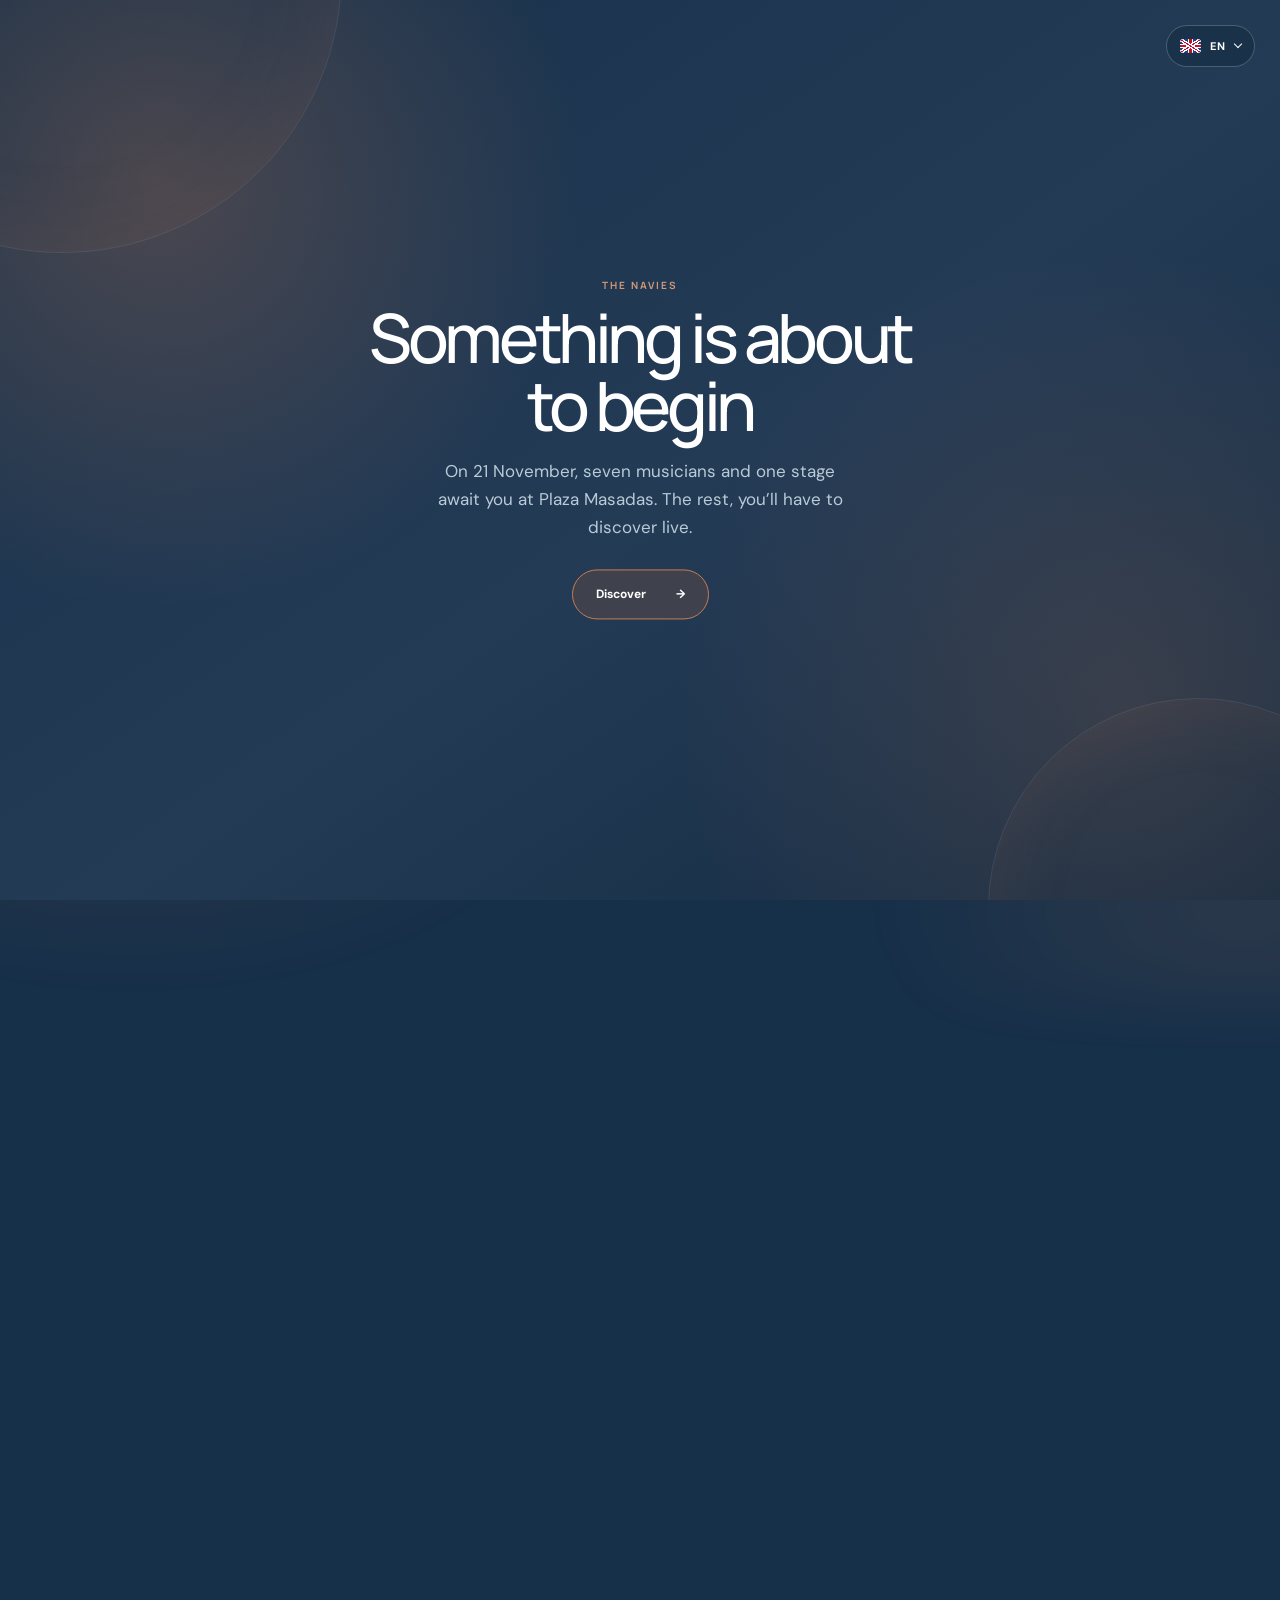
==== commit d7f91bfd: "Musync Final Update" ====
--- a/ca/index.html
+++ b/ca/index.html
@@ -18,7 +18,7 @@
   <meta http-equiv="Cache-Control" content="no-cache, no-store, must-revalidate">
   <meta http-equiv="Pragma" content="no-cache">
   <meta http-equiv="Expires" content="0">
-  <meta name="navies-build" content="20261112-290">
+  <meta name="navies-build" content="20261112-301">
   <title>The Navies</title>
   <link rel="canonical" href="https://thenavies.com/ca/">
   <link rel="alternate" hreflang="x-default" href="https://thenavies.com/">
@@ -87,15 +87,15 @@
   <link rel="preconnect" href="https://fonts.googleapis.com">
   <link rel="preconnect" href="https://fonts.gstatic.com" crossorigin>
   <link href="https://fonts.googleapis.com/css2?family=DM+Sans:wght@400;500;600&family=Manrope:wght@400;500;600;700&display=swap" rel="stylesheet">
-  <link rel="preload" href="../script.js?v=20261112-290" as="script">
-  <link rel="stylesheet" href="../styles.css?v=20261112-290">
-  <link rel="stylesheet" href="../subpages.css?v=20261112-290">
-  <link rel="stylesheet" href="../musync.css?v=20261112-290">
-  <script defer src="../script.js?v=20261112-290"></script>
+  <link rel="preload" href="../script.js?v=20261112-306" as="script">
+  <link rel="stylesheet" href="../styles.css?v=20261112-293">
+  <link rel="stylesheet" href="../subpages.css?v=20261112-301">
+  <link rel="stylesheet" href="../musync.css?v=20261112-304">
+  <script defer src="../script.js?v=20261112-306"></script>
   <script defer src="../admin-config.js?v=20261111-210"></script>
   <script defer src="../admin.js?v=20261111-210"></script>
-  <script defer src="../portal.js?v=20261112-290"></script>
-  <script defer src="../musync.js?v=20261112-290"></script>
+  <script defer src="../portal.js?v=20261112-301"></script>
+  <script defer src="../musync.js?v=20261112-306"></script>
 </head>
 <body>
   <div class="noise" aria-hidden="true"></div>
--- a/styles.css
+++ b/styles.css
@@ -13,6 +13,7 @@
   --line: rgba(23, 60, 91, .16);
   --accent: #C77B52;
   --accent-disc: #A55332;
+  --accent-text: #8E4328;
   --accent-contrast: #fff;
   --player-accent:#8E4328;
   --player-contrast:#fff;
@@ -20,10 +21,10 @@
   --white: #fff;
   --radius: 28px;
 }
-:root[data-season="spring"] { --accent-contrast:#0d2a43; --accent-disc:#F4A7C1; --player-accent:#F4A7C1; --player-contrast:#0d2a43; }
-:root[data-season="summer"] { --accent-contrast:#0d2a43; --accent-disc:#FFD76A; --player-accent:#FFD76A; --player-contrast:#0d2a43; }
-:root[data-season="autumn"] { --accent-contrast:#fff; --accent-disc:#8E4328; --player-accent:#8E4328; --player-contrast:#fff; }
-:root[data-season="winter"] { --accent-contrast:#0d2a43; --accent-disc:#A8DADC; --player-accent:#A8DADC; --player-contrast:#0d2a43; }
+:root[data-season="spring"] { --accent-contrast:#0d2a43; --accent-disc:#F4A7C1; --accent-text:#9B3F61; --player-accent:#F4A7C1; --player-contrast:#0d2a43; }
+:root[data-season="summer"] { --accent-contrast:#0d2a43; --accent-disc:#FFD76A; --accent-text:#7A5900; --player-accent:#FFD76A; --player-contrast:#0d2a43; }
+:root[data-season="autumn"] { --accent-contrast:#fff; --accent-disc:#8E4328; --accent-text:#8E4328; --player-accent:#8E4328; --player-contrast:#fff; }
+:root[data-season="winter"] { --accent-contrast:#0d2a43; --accent-disc:#A8DADC; --accent-text:#28677D; --player-accent:#A8DADC; --player-contrast:#0d2a43; }
 :root.theme-ready { transition: --accent .45s ease; }
 
 * { box-sizing: border-box; }
@@ -482,7 +483,7 @@
 .account-logout:hover { transform:translateY(-2px); background:var(--ink-deep); }
 .account-admin-panel { margin-top:14px; padding:20px; border:1px solid color-mix(in srgb,var(--accent) 34%,var(--line)); border-radius:18px; text-align:left; background:color-mix(in srgb,var(--accent) 7%,white); animation:accountAdminPanelIn .42s cubic-bezier(.16,1,.3,1) both; }
 .account-admin-panel[hidden], .account-admin-panel [hidden] { display:none; }
-.account-admin-kicker { margin:0 0 7px!important; color:var(--accent-disc)!important; font-size:9px!important; font-weight:800; letter-spacing:.16em; }
+.account-admin-kicker { margin:0 0 7px!important; color:var(--accent-text)!important; font-size:9px!important; font-weight:800; letter-spacing:.16em; }
 .account-admin-panel h3 { margin:0 0 7px; font:700 20px/1.15 "Manrope",sans-serif; }
 .account-admin-panel p { margin:0; font-size:12px; line-height:1.55; }
 .account-admin-form { margin-top:15px; display:grid; grid-template-columns:minmax(0,1fr) auto; gap:9px; }
--- a/subpages.css
+++ b/subpages.css
@@ -69,7 +69,7 @@
 .musyc-launch { width:50px; height:50px; flex:0 0 50px; padding:0; border:1px solid color-mix(in srgb,var(--ink) 78%,white); border-radius:50%; display:grid; place-items:center; color:white; background:var(--ink); box-shadow:0 10px 26px rgba(13,42,67,.17); cursor:pointer; transition:transform .22s ease,background .22s ease,box-shadow .22s ease; }
 .musyc-launch:hover { background:var(--ink-deep); box-shadow:0 13px 30px rgba(13,42,67,.24); transform:translateY(-2px); }
 .musyc-launch svg { width:26px; height:26px; fill:none; stroke:currentColor; stroke-width:1.7; stroke-linecap:round; }
-.content-editor-trigger { color:var(--accent-disc); }
+.content-editor-trigger { color:var(--accent-text); }
 .content-editor-trigger[hidden] { display:none; }
 body.route-media #main-nav > a.content-editor-trigger { color:var(--accent)!important; }
 .dashboard-grid { display:grid; grid-template-columns:minmax(0,1.35fr) minmax(300px,.65fr); gap:24px; align-items:start; }
@@ -197,7 +197,7 @@
 .private-card h3 { margin:0; font:600 clamp(23px,2.4vw,32px)/1.15 "Manrope",sans-serif; letter-spacing:-.035em; }.private-card > p { color:var(--ink-soft); font-size:13px; line-height:1.6; }
 .card-heading { display:flex; align-items:flex-start; justify-content:space-between; gap:20px; margin-bottom:14px; }
 .card-kicker { margin:0 0 8px; color:#6f8797; font-size:9px; font-weight:700; letter-spacing:.14em; }
-.concert-status { display:inline-flex; align-items:center; gap:9px; color:var(--accent-disc); font-size:10px; font-weight:700; letter-spacing:.1em; text-transform:uppercase; white-space:nowrap; }
+.concert-status { display:inline-flex; align-items:center; gap:9px; color:var(--accent-text); font-size:10px; font-weight:700; letter-spacing:.1em; text-transform:uppercase; white-space:nowrap; }
 .concert-status::after { content:""; width:6px; height:6px; flex:0 0 6px; border-radius:50%; background:var(--accent-disc); box-shadow:0 0 0 5px color-mix(in srgb,var(--accent) 20%,transparent); }
 .repertoire-card .concert-status { display:none; }
 .setlist { margin-top:26px; border-top:1px solid var(--line); }
@@ -220,7 +220,7 @@
 .calendar-useful-links h4 { margin:0 0 18px; font:600 16px/1.2 "Manrope",sans-serif; letter-spacing:-.025em; }
 .useful-links-list { display:grid; }
 .useful-links-list a { min-height:49px; padding:0 2px; display:flex; align-items:center; justify-content:space-between; gap:18px; color:var(--ink); transition:color .2s ease,padding .22s ease; }
-.useful-links-list a:hover { padding-left:5px; color:var(--accent-disc); }
+.useful-links-list a:hover { padding-left:5px; color:var(--accent-text); }
 .useful-links-list b { font:600 13px/1.25 "Manrope",sans-serif; }
 .useful-links-list i { flex:0 0 auto; color:currentColor; font-size:14px; font-style:normal; transition:transform .22s ease; }
 .useful-links-list a:hover i { transform:translate(3px,-3px); }
@@ -234,6 +234,7 @@
 .content-editor-header > div > p:last-child { margin:0; color:var(--ink-soft); font-size:13px; }
 .content-editor-form { display:grid; gap:22px; padding-bottom:40px; }
 .content-editor-controls { width:max-content; max-width:100%; padding-bottom:1px; display:grid; justify-items:end; align-self:end; gap:20px; }
+.content-editor-mobile-toggle { display:none; }
 .content-editor-tabs { order:2; width:max-content; padding:5px; border:1px solid color-mix(in srgb,var(--accent-disc) 68%,var(--line)); border-radius:999px; display:flex; gap:4px; background:color-mix(in srgb,var(--accent) 9%,rgba(255,255,255,.94)); box-shadow:0 8px 24px rgba(30,64,86,.07); backdrop-filter:blur(16px); }
 .content-editor-tabs button { min-height:38px; padding:0 17px; border:0; border-radius:999px; color:var(--ink-soft); background:transparent; font:700 10px "DM Sans",sans-serif; cursor:pointer; }
 .content-editor-tabs button[aria-pressed="true"] { color:var(--accent-contrast); background:var(--accent-disc); }
@@ -267,7 +268,7 @@
 .editor-section { scroll-margin-top:110px; }
 .editor-section-head { margin-bottom:24px; display:flex; align-items:flex-start; justify-content:space-between; gap:24px; }
 .editor-section-head > div:first-child { display:grid; grid-template-columns:auto 1fr; column-gap:11px; align-items:center; }
-.editor-section-head span { color:var(--accent-disc); font-size:9px; font-weight:800; letter-spacing:.12em; }
+.editor-section-head span { color:var(--accent-text); font-size:9px; font-weight:800; letter-spacing:.12em; }
 .editor-section-head h3 { margin:0; font:600 clamp(22px,2.5vw,30px)/1.1 "Manrope",sans-serif; letter-spacing:-.04em; }
 .editor-section-head p { grid-column:2; margin:6px 0 0; color:var(--ink-soft); font-size:12px; line-height:1.5; }
 .editor-section-head > button { min-height:40px; padding:0 15px; border:1px solid var(--line); border-radius:999px; color:var(--ink); background:white; font:700 10px "DM Sans",sans-serif; cursor:pointer; white-space:nowrap; }
@@ -378,7 +379,7 @@
 @media (max-width:600px) {
   .editor-user-access { grid-template-columns:1fr; }
   .subpage-intro { padding-top:62px; }.featured-video { min-height:420px; margin:0 12px; border-radius:24px; }.video-library { padding-left:18px; padding-right:18px; }.video-grid { grid-template-columns:1fr; }.space-shell { padding-left:18px; padding-right:18px; }.dashboard-bar { align-items:flex-start; gap:18px; }.private-card { border-radius:20px; }.card-heading { display:grid; }.concert-status { justify-self:start; }.song-row { grid-template-columns:26px 1fr; }.material-tags { grid-column:2; justify-content:flex-start; }
-  .dashboard-bar { flex-wrap:wrap; }.dashboard-tools { width:100%; margin:0; align-items:center; }.dashboard-tools .ensemble-switcher { min-width:0; flex:1; margin:-10px 0 24px; overflow-x:auto; }.ensemble-switcher button { flex:1; padding:0 12px; }.musyc-launch { width:46px; height:46px; flex-basis:46px; margin:-10px 0 24px; }.musyc-shell { padding:46px 18px 72px; }.musyc-header { margin-bottom:24px; display:flex; justify-content:flex-end; }.musyc-back { justify-self:end; }.musyc-now,.musyc-library,.musyc-personal { border-radius:22px; }.musyc-now { padding:18px; }.musyc-library,.musyc-personal { padding:20px 14px; }.setlist-unnumbered .song-row { grid-template-columns:1fr; }.setlist-unnumbered .material-tags { grid-column:1; }.content-editor-header { margin:0 0 28px; padding:12px 0 4px; grid-template-columns:1fr; gap:22px; }.content-editor-header h2 { margin:0; padding:0; font-size:28px; }.content-editor-header > div > p:last-child,.content-editor-header .eyebrow { display:none; }.content-editor-controls { width:100%; max-width:100%; justify-items:end; gap:16px; }.content-editor-tabs { max-width:100%; width:max-content; overflow-x:auto; }.content-editor-tabs button { flex:1; min-width:max-content; padding:0 13px; }.editor-workspace { grid-template-columns:1fr; }.editor-side-rail { top:84px; width:100%; display:flex; align-items:center; }.site-header.header-hidden ~ main .editor-side-rail,.site-header.header-hidden ~ .page-view .editor-side-rail,body:has(.site-header.header-hidden) .editor-side-rail { top:12px; }.editor-section-nav { width:max-content; max-width:calc(100% - 56px); padding:5px; display:flex; overflow-x:auto; border-radius:15px; }.editor-section-nav button { width:38px; height:38px; flex:0 0 38px; }.editor-save { width:46px; height:46px; flex:0 0 46px; border-radius:13px; }.content-editor-status { left:auto; right:0; bottom:-44px; }.editor-ensemble-section { grid-template-columns:1fr; gap:18px; }.editor-ensemble-picker { max-width:100%; }.editor-ensemble-menu { right:0; top:calc(100% + 8px); max-width:calc(100vw - 64px); transform:translateY(-8px) scale(.97); transform-origin:top right; }.editor-ensemble-picker.is-open .editor-ensemble-menu { transform:none; }.editor-section { padding:18px 14px; border-radius:20px; }.editor-section-head { display:grid; }.editor-section-head > button { justify-self:start; }.editor-settings { grid-template-columns:1fr; gap:12px; }.editor-event-row,.editor-song-row,.editor-concert-row { grid-template-columns:1fr; }.editor-song-row .editor-row-actions,.editor-concert-row .editor-row-actions { grid-column:auto; justify-content:flex-end; }.editor-exit-actions { grid-template-columns:1fr; }.editor-exit-cancel { grid-column:auto; }
+  .dashboard-bar { display:grid; grid-template-columns:minmax(0,1fr) auto; align-items:center; gap:14px; }.dashboard-tools { width:auto; margin:0; display:contents; }.musyc-launch { grid-column:2; grid-row:1; width:46px; height:46px; margin:0; align-self:center; }.dashboard-tools .ensemble-switcher { grid-column:1/-1; grid-row:2; width:100%; min-width:0; margin:2px 0 20px; overflow-x:auto; }.ensemble-switcher button { flex:1; padding:0 12px; }.musyc-shell { padding:46px 18px 72px; }.musyc-header { margin-bottom:24px; display:flex; justify-content:flex-end; }.musyc-back { justify-self:end; }.musyc-now,.musyc-library,.musyc-personal { border-radius:22px; }.musyc-now { padding:18px; }.musyc-library,.musyc-personal { padding:20px 14px; }.setlist-unnumbered .song-row { grid-template-columns:1fr; }.setlist-unnumbered .material-tags { grid-column:1; }.content-editor-header { margin:0 0 28px; padding:12px 0 4px; grid-template-columns:1fr; gap:16px; }.content-editor-header h2 { margin:0; padding:0; font-size:28px; }.content-editor-header > div > p:last-child,.content-editor-header .eyebrow { display:none; }.content-editor-controls { width:100%; max-width:100%; justify-items:stretch; gap:7px; }.editor-workspace { grid-template-columns:1fr; }.editor-side-rail { top:84px; width:100%; display:flex; align-items:center; justify-content:flex-end; }.site-header.header-hidden ~ main .editor-side-rail,.site-header.header-hidden ~ .page-view .editor-side-rail,body:has(.site-header.header-hidden) .editor-side-rail { top:12px; }.editor-section-nav { display:none!important; }.editor-save { width:46px; height:46px; flex:0 0 46px; border-radius:13px; }.content-editor-status { left:auto; right:0; bottom:-44px; }.editor-ensemble-section { grid-template-columns:1fr; gap:18px; }.editor-ensemble-picker { max-width:100%; }.editor-ensemble-menu { right:0; top:calc(100% + 8px); max-width:calc(100vw - 64px); transform:translateY(-8px) scale(.97); transform-origin:top right; }.editor-ensemble-picker.is-open .editor-ensemble-menu { transform:none; }.editor-section { padding:18px 14px; border-radius:20px; }.editor-section-head { display:grid; }.editor-section-head > button { justify-self:start; }.editor-settings { grid-template-columns:1fr; gap:12px; }.editor-event-row,.editor-song-row,.editor-concert-row { grid-template-columns:1fr; }.editor-song-row .editor-row-actions,.editor-concert-row .editor-row-actions { grid-column:auto; justify-content:flex-end; }.editor-exit-actions { grid-template-columns:1fr; }.editor-exit-cancel { grid-column:auto; }
 }
 
 /* Mobile editor: reliable selectors and controls that stay inside the viewport. */
@@ -386,8 +387,14 @@
   .content-editor,.content-editor-shell,.content-editor-form,.editor-pages,.editor-page { min-width:0; max-width:100%; }
   .content-editor-header { gap:16px; }
   .content-editor-controls { width:100%; justify-items:stretch; }
-  .content-editor-tabs { width:100%; max-width:none; padding:4px; display:grid; grid-template-columns:repeat(3,minmax(0,1fr)); overflow:visible; }
-  .content-editor-tabs button { min-width:0; padding:0 7px; overflow:hidden; text-overflow:ellipsis; white-space:nowrap; font-size:9px; }
+  .content-editor-mobile-toggle { width:100%; min-height:48px; padding:0 16px; border:1px solid color-mix(in srgb,var(--accent-disc) 58%,var(--line)); border-radius:15px; display:flex; align-items:center; justify-content:space-between; color:var(--ink); background:rgba(255,255,255,.82); box-shadow:0 9px 26px rgba(30,64,86,.08); font:750 11px "DM Sans",sans-serif; }
+  .content-editor-mobile-toggle i { width:8px; height:8px; border-right:1.5px solid currentColor; border-bottom:1.5px solid currentColor; transform:rotate(45deg) translateY(-2px); transition:transform .28s ease; }
+  .content-editor-mobile-toggle[aria-expanded="true"] i { transform:rotate(225deg) translate(-2px,-2px); }
+  .content-editor-tabs { position:static; inset:auto; z-index:auto; width:100%; max-width:none; height:auto; min-height:0; max-height:0; padding:0 5px; border-color:transparent; border-radius:15px; display:grid; grid-template-columns:1fr; gap:2px; overflow:hidden; font:inherit; visibility:visible; opacity:0; pointer-events:none; transform:translateY(-6px); isolation:auto; backdrop-filter:none; transition:max-height .4s cubic-bezier(.2,.8,.2,1),padding .3s ease,opacity .22s ease,transform .32s ease,border-color .2s ease; }
+  .content-editor-tabs::after { display:none; }
+  .content-editor-tabs.is-mobile-open { max-height:190px; padding:5px; border-color:color-mix(in srgb,var(--accent-disc) 55%,var(--line)); opacity:1; pointer-events:auto; transform:none; }
+  .content-editor-tabs button { width:100%; min-width:0; min-height:42px; padding:0 12px; overflow:hidden; text-align:left; text-overflow:ellipsis; white-space:nowrap; font-size:10px; }
+  .content-editor-tabs button[aria-pressed="true"] { box-shadow:inset 3px 0 0 var(--accent-disc); }
   .editor-side-rail { position:sticky; top:78px; z-index:12; width:100%; min-width:0; padding:0; gap:8px; }
   body:has(.site-header.header-hidden) .editor-side-rail { top:8px; }
   .editor-section-nav { width:calc(100% - 54px); max-width:none; min-width:0; padding:5px; overflow-x:auto; overscroll-behavior-x:contain; scroll-snap-type:x proximity; touch-action:pan-x; -webkit-overflow-scrolling:touch; scrollbar-width:none; }
--- a/musync.css
+++ b/musync.css
@@ -51,9 +51,10 @@
 .musync-tabs button[aria-pressed="true"] { color:#fff; background:transparent; box-shadow:inset 0 -2px 0 #d0a58e; font-weight:800; }
 .musync-tabs button[aria-pressed="true"]::after { display:none; }
 .musync-tabs button i { min-width:17px; height:17px; border-radius:9px; display:grid; place-items:center; color:inherit; background:rgba(255,255,255,.15); font-size:8px; font-style:normal; }
+.musync-mobile-view-toggle { display:none; }
 .musync-section-head { min-height:0; margin:0 0 14px; padding:0 0 14px; border-bottom:1px solid rgba(255,255,255,.085); display:flex; align-items:center; justify-content:space-between; gap:20px; }
 .musync-section-head[hidden] { display:none!important; }
-.musync-section-head h3 { margin:0; color:#fff; font:620 clamp(21px,2.4vw,30px) "Manrope",sans-serif; letter-spacing:-.035em; }
+.musync-section-head h3 { margin:0; color:#fff; font:620 clamp(23px,2.5vw,32px) "Manrope",sans-serif; letter-spacing:-.035em; }
 .musync-section-head > button { min-height:38px; padding:0 14px; border:1px solid rgba(208,165,142,.3); border-radius:12px; color:#fff; background:rgba(208,165,142,.1); font-weight:700; cursor:pointer; }
 .musync-section-actions { display:flex; align-items:center; gap:10px; }
 .musync-section-actions > button { min-height:32px; padding:0 10px; border:1px solid rgba(208,165,142,.26); border-radius:10px; color:#fff; background:rgba(208,165,142,.08); font:700 9px "DM Sans",sans-serif; cursor:pointer; }
@@ -86,7 +87,9 @@
 .musync-track-copy small { color:#809aa7; font-size:10px; }
 .musync-track-more,.musync-list-more { width:34px; height:34px; border-radius:50%!important; display:flex!important; align-items:center; justify-content:center; gap:2.5px; }
 .musync-track-more i,.musync-list-more i { width:3px; height:3px; border-radius:50%; background:#8da4af; }
-.musync-track-more:hover,.musync-list-more:hover { background:rgba(255,255,255,.08); }
+.musync-track-more,.musync-list-more { cursor:pointer; transition:color .2s ease,background .2s ease,transform .18s ease; }
+.musync-track-more:hover,.musync-list-more:hover,.musync-track-more:focus-visible,.musync-list-more:focus-visible { color:#fff; background:rgba(255,255,255,.08); outline:none; }
+.musync-track-more:active,.musync-list-more:active { transform:scale(.9); }
 .musync-queue-actions { display:flex; }
 .musync-queue-actions button { width:29px; height:29px; border-radius:50%; color:#8ea5b0; }
 .musync-queue-actions button:hover { color:#fff; background:rgba(255,255,255,.06); }
@@ -111,6 +114,8 @@
 .musync-confirm-dialog button { min-height:40px; padding:0 15px; border:0; border-radius:11px; color:#fff; background:rgba(255,255,255,.08); cursor:pointer; }
 .musync-confirm-dialog [data-ms-delete-confirm] { color:#10283b; background:#d0a58e; }
 .musync-expanded { position:fixed; inset:0; z-index:1000; padding:clamp(20px,4vw,58px); overflow:hidden; color:#fff; background:radial-gradient(circle at 16% 70%,rgba(208,165,142,.2),transparent 35%),linear-gradient(135deg,#071d2d,#0d314b 58%,#0a2438); animation:musyncExpand .48s cubic-bezier(.16,1,.3,1) both; }
+.musync-expanded.is-player-only .musync-expanded-grid { grid-template-columns:minmax(290px,450px); justify-content:center; }
+.musync-expanded.is-player-only .musync-lyrics-panel { display:none; }
 .musync-expanded.is-closing { animation:musyncCollapse .28s ease both; }.musync-expanded-back{position:absolute;top:24px;left:28px;z-index:2;min-height:42px;padding:0 16px;border:1px solid rgba(255,255,255,.15);border-radius:99px;color:#fff;background:rgba(255,255,255,.07);cursor:pointer}.musync-expanded-grid{width:min(1400px,100%);height:100%;margin:auto;padding-top:48px;display:grid;grid-template-columns:minmax(290px,.8fr) minmax(0,1.25fr);gap:clamp(45px,7vw,110px);align-items:center}.musync-expanded-player{max-width:450px;display:grid;justify-items:stretch}.musync-expanded-player>img{width:min(100%,420px);aspect-ratio:1;border-radius:28px;object-fit:cover;box-shadow:0 40px 90px rgba(0,0,0,.42)}.musync-expanded-player h2{margin:27px 0 5px;font:650 clamp(28px,4vw,48px)/1 "Manrope",sans-serif;letter-spacing:-.05em}.musync-expanded-player>p{margin:0;color:#a9bec8}.musync-full-timeline{margin-top:25px}.musync-full-timeline input,.musync-full-volume input{width:100%;height:4px;appearance:none;border:0;border-radius:99px;background:linear-gradient(90deg,#d0a58e var(--range-progress,0%),rgba(255,255,255,.18) var(--range-progress,0%));cursor:pointer}.musync-full-timeline input::-webkit-slider-thumb,.musync-full-volume input::-webkit-slider-thumb{width:0;height:0;appearance:none;border:0;opacity:0}.musync-full-timeline input::-moz-range-thumb,.musync-full-volume input::-moz-range-thumb{width:0;height:0;border:0;opacity:0}.musync-full-timeline>div{margin-top:7px;display:flex;justify-content:space-between;color:#8da4af;font-size:9px}.musync-full-controls{margin-top:18px;display:grid;grid-template-columns:38px 48px 64px 48px 38px;align-items:center;justify-content:center;gap:6px}.musync-full-controls button{height:42px;border:0;border-radius:50%;display:grid;place-items:center;color:#c8d6dc;background:transparent;cursor:pointer}.musync-full-controls button:hover,.musync-full-controls button.is-active{color:#fff;background:rgba(255,255,255,.08)}.musync-full-controls button.is-active{color:#d0a58e}.musync-full-controls .musync-full-play{width:62px;height:62px;color:#10283b;background:#d0a58e}.musync-full-controls svg{width:21px;fill:currentColor}.musync-full-volume{margin-top:18px;padding-top:16px;border-top:1px solid rgba(255,255,255,.1);display:grid;grid-template-columns:18px 1fr;align-items:center;gap:12px;color:#a9bec8}.musync-full-volume svg{width:18px;fill:none;stroke:currentColor;stroke-width:1.7}
 .musync-lyrics-panel { min-width:0; height:min(76vh,760px); display:grid; grid-template-rows:auto minmax(0,1fr); }.musync-lyrics-panel header{padding:0 14px 18px;display:flex;align-items:center;justify-content:space-between;gap:20px}.musync-lyrics-panel h2{margin:0;font:620 clamp(24px,3vw,38px) "Manrope",sans-serif}.musync-lyrics-panel label{color:#9fb4bf;font-size:10px}.musync-lyrics{padding:32vh 14px;overflow-y:auto;scrollbar-width:none;mask-image:linear-gradient(transparent,#000 16%,#000 84%,transparent)}.musync-lyrics::-webkit-scrollbar{display:none}.musync-lyrics>button{width:100%;padding:12px 0;border:0;display:block;color:rgba(221,232,236,.3);text-align:left;background:transparent;font:620 clamp(21px,2.6vw,36px)/1.35 "Manrope",sans-serif;letter-spacing:-.025em;cursor:pointer;transition:color .25s,transform .3s}.musync-lyrics>button:hover{color:rgba(255,255,255,.65)}.musync-lyrics>button.is-active{color:#fff;transform:translateX(10px)}.musync-chord{position:relative;top:-.7em;margin-right:3px;color:#d7a98f;font:700 .42em "DM Sans",sans-serif;letter-spacing:.03em}.musync-lyrics.hide-chords .musync-chord{display:none}.musync-no-lyrics{max-width:560px;margin:auto;color:#a9bec8;font:550 clamp(18px,2.3vw,29px)/1.5 "Manrope",sans-serif;text-align:center}
 .musync-expanded-open { overflow:hidden; }
@@ -137,10 +142,29 @@
 .musync-lyrics::-webkit-scrollbar-thumb { border-radius:99px; background:rgba(208,165,142,.72); }
 .musync-lyrics > button { touch-action:pan-y; }
 .musync-lyric-text { display:inline; }
-.musync-chord-word { position:relative; display:inline-block; padding-top:.58em; }
+.musync-chord-word { position:relative; margin-right:.28em; display:inline-block; padding-top:.58em; }
 .musync-chord-word .musync-chord { position:absolute; left:0; top:0; margin:0; color:#d7a98f; font:750 .62em/.9 "DM Sans",sans-serif; letter-spacing:.015em; white-space:nowrap; }
+.musync-trailing-chord { position:relative; top:-.58em; margin-left:2px; color:#d7a98f; font:750 .62em/.9 "DM Sans",sans-serif; letter-spacing:.015em; white-space:nowrap; }
+.musync-chord-run { position:relative; top:0; margin-left:.28em; display:inline-flex; vertical-align:top; align-items:flex-start; gap:.7em; color:#d7a98f; font:750 .62em/.9 "DM Sans",sans-serif; letter-spacing:.015em; white-space:nowrap; }
+.musync-run-chord { display:inline-block; color:inherit; font:inherit; line-height:inherit; letter-spacing:inherit; }
+.musync-instrumental { min-width:min(100%,420px); display:inline-grid; justify-items:start; gap:.38em; vertical-align:middle; }
+.musync-instrumental.no-chords { gap:0; }
+.musync-instrumental-chords { min-height:.72em; display:flex; align-items:flex-start; }
+.musync-instrumental-chords .musync-chord-run { margin-left:0; }
+.musync-cue-dots { min-height:1em; display:flex; align-items:center; align-self:center; gap:9px; line-height:1; }
+.musync-cue-dot { position:relative; width:15px; height:15px; overflow:hidden; border-radius:50%; display:block; flex:0 0 15px; background:rgba(255,255,255,.18); box-shadow:inset 0 0 0 1px rgba(255,255,255,.05); cursor:pointer; transition:transform .22s,background .28s,opacity .28s; }
+.musync-cue-dot::after { content:""; position:absolute; inset:0; border-radius:inherit; opacity:1; background:linear-gradient(90deg,#fff 0%,#fff 68%,rgba(255,255,255,.78) 84%,rgba(255,255,255,0) 100%); box-shadow:0 0 8px rgba(255,255,255,.26); transform:scaleX(0); transform-origin:left center; transition:transform .2s cubic-bezier(.22,.65,.3,1); }
+.musync-cue-dot.is-complete::after { background:#fff; transform:scaleX(1); }
+.musync-cue-dot.is-current::after { transform:scaleX(var(--cue-progress,0)); }
+.musync-cue-dot.is-leaving::after { opacity:0; transform:scaleX(var(--cue-leave-progress,1)); transition:opacity .3s ease; }
+.musync-cue-dot.is-resetting::after { opacity:0; transform:scaleX(0); transition:none; }
+.musync-cue-dot:hover { transform:scale(1.14); background:rgba(255,255,255,.32); }
 .musync-lyrics.hide-chords .musync-chord-word { padding-top:0; }
-.musync-lyrics.hide-chords .musync-chord { display:none; }
+.musync-lyrics.hide-chords .musync-chord,.musync-lyrics.hide-chords .musync-trailing-chord,.musync-lyrics.hide-chords .musync-chord-run { display:none; }
+.musync-version-switch { margin-left:auto; padding:3px; border:1px solid rgba(208,165,142,.24); border-radius:999px; display:flex; gap:2px; background:rgba(255,255,255,.04); }
+.musync-version-switch[hidden] { display:none; }
+.musync-version-switch button { min-height:30px; padding:0 12px; border:0; border-radius:999px; color:#9fb4bf; background:transparent; font:750 9px "DM Sans",sans-serif; cursor:pointer; transition:color .2s,background .2s; }
+.musync-version-switch button[aria-pressed="true"] { color:#10283b; background:#d0a58e; }
 @media(max-width:900px){.musync-lyrics-panel header{align-items:center;flex-wrap:wrap}.musync-lyrics-tools{width:100%;justify-content:space-between}.musync-lyrics{padding-top:58px;scroll-padding-top:58px}}
 @media(prefers-reduced-motion:reduce){.musync-expanded,.musync-expanded.is-closing{animation:none}.musync-lyrics>button{transition:none}}
 .musync-lyrics-panel { min-height:0; overflow:hidden; }
@@ -213,6 +237,14 @@
 .musync-lyrics > button { font-size:clamp(22px,2.35vw,34px); }
 
 @media(max-width:700px) {
+  .musync-mobile-view-toggle { width:100%; min-height:46px; margin:20px 0 0; padding:0 15px; border:1px solid rgba(255,255,255,.1); border-radius:14px; display:flex; align-items:center; justify-content:space-between; color:#edf4f6; background:rgba(255,255,255,.055); font:750 11px "DM Sans",sans-serif; cursor:pointer; }
+  .musync-mobile-view-toggle svg { width:16px; height:16px; fill:none; stroke:currentColor; stroke-width:1.7; stroke-linecap:round; stroke-linejoin:round; transition:transform .28s ease; }
+  .musync-mobile-view-toggle[aria-expanded="true"] svg { transform:rotate(180deg); }
+  .musync-tabs { position:static; inset:auto; z-index:auto; width:100%; height:auto; min-height:0; max-height:0; margin:7px 0 17px; padding:0 6px; border:1px solid transparent; border-radius:15px; display:grid; gap:2px; overflow:hidden; font:inherit; visibility:visible; opacity:0; pointer-events:none; transform:translateY(-6px); isolation:auto; backdrop-filter:none; transition:max-height .4s cubic-bezier(.2,.8,.2,1),padding .3s ease,opacity .24s ease,transform .35s ease,border-color .25s ease; }
+  .musync-tabs::after { display:none; }
+  .musync-tabs.is-mobile-open { max-height:330px; padding:6px; border-color:rgba(255,255,255,.1); background:rgba(7,29,45,.74); opacity:1; pointer-events:auto; transform:none; }
+  .musync-tabs button { width:100%; min-height:42px; padding:0 10px; justify-content:flex-start; scroll-snap-align:none; }
+  .musync-tabs button[aria-pressed="true"] { box-shadow:inset 3px 0 0 var(--accent); }
   .musync-content.is-playlists { display:block; }
   .musync-playlists { min-height:0; margin-bottom:22px; padding:0 0 18px; border-right:0; border-bottom:1px solid rgba(255,255,255,.09); }
 }
@@ -284,10 +316,14 @@
 .musync-cover.is-empty img,.musync-expanded-player.is-empty > img { opacity:0; }
 .musync-expand:disabled { opacity:.3; pointer-events:none; }
 
-.musync-albums { grid-template-columns:repeat(auto-fill,minmax(180px,240px)); }
+.musync-albums { grid-template-columns:1fr; }
+.musync-album-category { min-width:0; display:grid; gap:13px; }
+.musync-album-category + .musync-album-category { margin-top:20px; }
+.musync-album-category > h4 { margin:0; padding-bottom:10px; border-bottom:1px solid rgba(255,255,255,.08); color:#a9bdc7; font:750 12px "DM Sans",sans-serif; letter-spacing:.09em; text-transform:uppercase; }
+.musync-album-category > div { display:grid; grid-template-columns:repeat(auto-fill,minmax(145px,190px)); gap:14px; }
 .musync-album-card span { display:grid; }
 .musync-album-card span small { margin-top:13px; color:#d0a58e; font-size:8px; font-weight:800; letter-spacing:.12em; text-transform:uppercase; }
-.musync-album-card span strong { margin-top:4px; font:650 16px "Manrope",sans-serif; }
+.musync-album-card span strong { margin-top:7px; font:650 16px "Manrope",sans-serif; }
 .musync-album-card span em { margin-top:4px; color:#809aa7; font-size:9px; font-style:normal; }
 .musync-album-detail { grid-column:1/-1; }
 .musync-album-detail img { width:min(220px,100%); aspect-ratio:1; border-radius:20px; object-fit:cover; box-shadow:0 20px 50px rgba(0,0,0,.28); }
@@ -298,8 +334,8 @@
 .musync-album-detail { grid-column:1/-1; padding:8px 0 22px; display:grid; grid-template-columns:minmax(150px,220px) minmax(0,1fr); align-items:end; gap:clamp(22px,4vw,46px); border-bottom:1px solid rgba(255,255,255,.09); }
 .musync-album-detail img { width:100%; aspect-ratio:1; border-radius:20px; object-fit:cover; box-shadow:0 22px 55px rgba(0,0,0,.28); }
 .musync-album-detail small { color:#d0a58e; font-size:9px; font-weight:800; letter-spacing:.14em; text-transform:uppercase; }
-.musync-album-detail h4 { margin:7px 0 9px; color:#fff; font:680 clamp(34px,6vw,72px)/.92 "Manrope",sans-serif; letter-spacing:-.06em; }
-.musync-album-detail p { margin:0; color:#9eb2bc; font-size:11px; }
+.musync-album-detail h4 { margin:7px 0 9px; color:#fff; font:680 clamp(30px,5vw,60px)/.95 "Manrope",sans-serif; letter-spacing:-.055em; }
+.musync-album-detail p { margin:0; color:#9eb2bc; font-size:12px; }
 .musync-album-detail { position:relative; padding-top:48px; }
 .musync-album-back { position:absolute; top:0; left:0; min-height:34px; padding:0; border:0; display:inline-flex; align-items:center; gap:8px; color:#9db0ba; background:transparent; font:700 9px "DM Sans",sans-serif; cursor:pointer; transition:color .2s,transform .25s; }
 .musync-album-back:hover { color:#fff; transform:translateX(-2px); }
@@ -397,6 +433,11 @@
 .musync-track-head button.is-active { color:color-mix(in srgb,var(--accent) 72%,white); text-decoration-color:var(--accent); }
 .musync-full-title-row button:hover,.musync-full-title-row button.is-active { border-color:color-mix(in srgb,var(--accent) 30%,transparent); background:color-mix(in srgb,var(--accent) 12%,transparent); }
 .musync-login-gate input:focus { border-color:color-mix(in srgb,var(--accent) 65%,transparent); }
+.musync-playlists button[data-ms-list]:hover,.musync-playlists button[data-ms-list].is-active { background:color-mix(in srgb,var(--accent) 10%,transparent); }
+.musync-track-more:hover,.musync-list-more:hover,.musync-track-more:focus-visible,.musync-list-more:focus-visible { background:color-mix(in srgb,var(--accent) 13%,transparent); }
+.musync-menu button:hover { background:color-mix(in srgb,var(--accent) 13%,transparent); }
+.musync-lyrics-tools [data-ms-resync] { color:color-mix(in srgb,var(--accent) 76%,white); }
+.musync-chord-toggle input:checked+i::after { background:var(--accent-contrast); }
 
 /* Favorites and manual ordering */
 .musync-album-card { position:relative; cursor:default; }
@@ -409,8 +450,8 @@
 .musync-album-title-row h4 { min-width:0; }
 .musync-album-title-row .musync-album-favorite { position:static; flex:0 0 42px; width:42px; height:42px; }
 .musync-favorite-albums { grid-column:1/-1; display:grid; gap:13px; }
-.musync-favorite-albums > h4,.musync-favorite-heading { margin:0; color:#a9bdc7; font:750 10px "DM Sans",sans-serif; letter-spacing:.1em; text-transform:uppercase; }
-.musync-favorite-albums > div { display:grid; grid-template-columns:repeat(auto-fill,minmax(180px,240px)); gap:14px; }
+.musync-favorite-albums > h4,.musync-favorite-heading { margin:0; color:#a9bdc7; font:750 12px "DM Sans",sans-serif; letter-spacing:.09em; text-transform:uppercase; }
+.musync-favorite-albums > div { display:grid; grid-template-columns:repeat(auto-fill,minmax(145px,190px)); gap:14px; }
 .musync-favorite-albums .musync-empty { grid-column:1/-1; padding:26px 12px; }
 .musync-favorite-heading { margin:26px 0 8px; padding-bottom:10px; border-bottom:1px solid rgba(255,255,255,.08); }
 .musync-favorite-heading[hidden] { display:none; }
@@ -441,7 +482,16 @@
   .musync-order-actions { gap:0; }
   .musync-order-actions { display:flex; }
   .musync-order-actions button { width:23px; }
-  .musync-favorite-albums > div { grid-template-columns:repeat(2,minmax(0,1fr)); }
+  .musync-favorite-albums > div,.musync-album-category > div { grid-template-columns:repeat(3,minmax(0,1fr)); gap:10px; }
+  .musync-album-card span small { margin-top:8px; font-size:6px; letter-spacing:.08em; }
+  .musync-album-card span strong { margin-top:4px; font-size:11px; line-height:1.18; }
+  .musync-album-card span em { margin-top:3px; font-size:7px; }
+  .musync-album-favorite { right:5px; top:5px; width:28px; height:28px; font-size:14px; }
+  .musync-track-head:not([hidden]) { min-height:0; margin:3px 0 12px; padding:4px; border:1px solid rgba(255,255,255,.08); border-radius:13px; display:flex!important; gap:2px; background:rgba(255,255,255,.035); }
+  .musync-track-head > span { display:none; }
+  .musync-track-head button { min-width:0; min-height:36px; flex:1; padding:0 6px; border-radius:9px; text-align:center; overflow:hidden; text-overflow:ellipsis; white-space:nowrap; }
+  .musync-track-head button.is-active { color:color-mix(in srgb,var(--accent) 76%,white); background:color-mix(in srgb,var(--accent) 11%,transparent); text-decoration:none; }
+  .musync-track-head button.is-active::after { display:inline; }
 }
 
 /* Keep the compact dock override last so the generic tablet layout cannot expand it. */
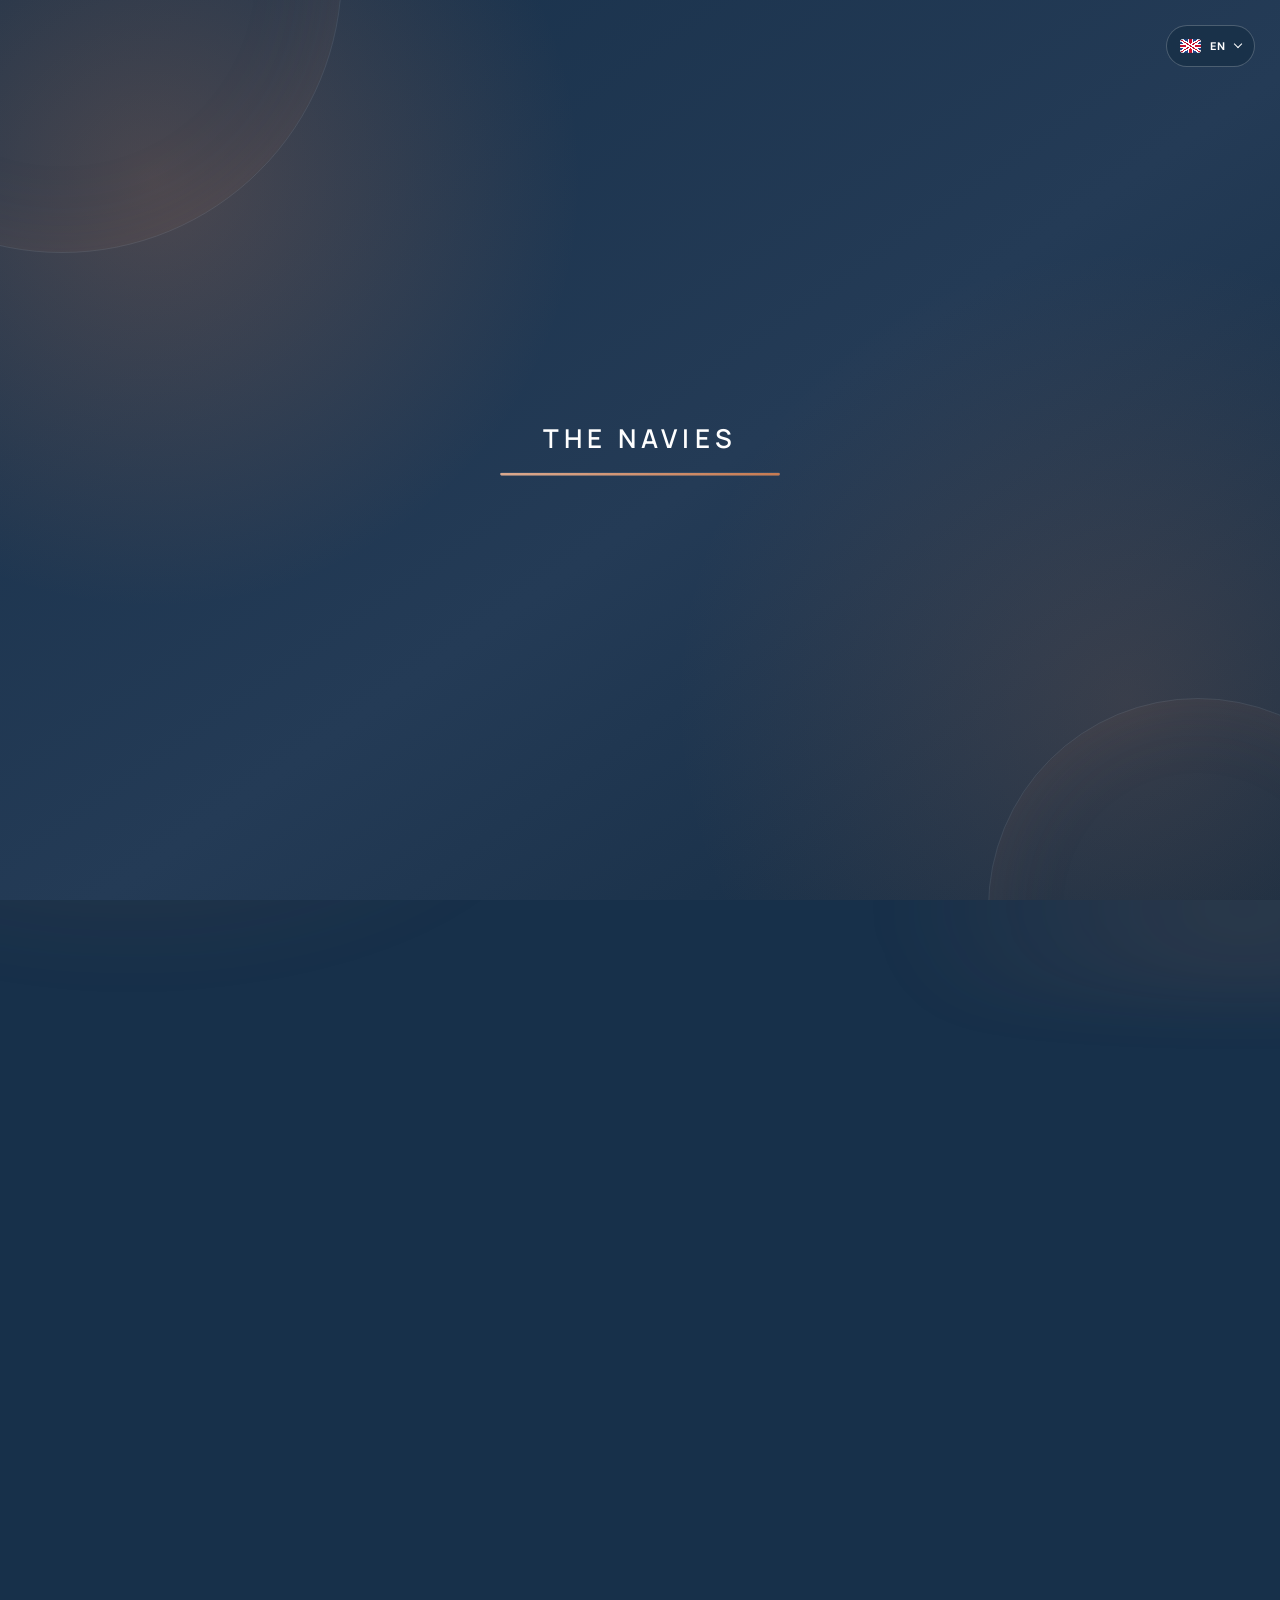
==== commit 4e77622f: "final update" ====
--- a/ca/index.html
+++ b/ca/index.html
@@ -87,15 +87,15 @@
   <link rel="preconnect" href="https://fonts.googleapis.com">
   <link rel="preconnect" href="https://fonts.gstatic.com" crossorigin>
   <link href="https://fonts.googleapis.com/css2?family=DM+Sans:wght@400;500;600&family=Manrope:wght@400;500;600;700&display=swap" rel="stylesheet">
-  <link rel="preload" href="../script.js?v=20261112-306" as="script">
+  <link rel="preload" href="../script.js?v=20261112-319" as="script">
   <link rel="stylesheet" href="../styles.css?v=20261112-293">
-  <link rel="stylesheet" href="../subpages.css?v=20261112-301">
-  <link rel="stylesheet" href="../musync.css?v=20261112-304">
-  <script defer src="../script.js?v=20261112-306"></script>
+  <link rel="stylesheet" href="../subpages.css?v=20261112-308">
+  <link rel="stylesheet" href="../musync.css?v=20261112-310">
+  <script defer src="../script.js?v=20261112-319"></script>
   <script defer src="../admin-config.js?v=20261111-210"></script>
   <script defer src="../admin.js?v=20261111-210"></script>
   <script defer src="../portal.js?v=20261112-301"></script>
-  <script defer src="../musync.js?v=20261112-306"></script>
+  <script defer src="../musync.js?v=20261112-310"></script>
 </head>
 <body>
   <div class="noise" aria-hidden="true"></div>
--- a/subpages.css
+++ b/subpages.css
@@ -379,7 +379,7 @@
 @media (max-width:600px) {
   .editor-user-access { grid-template-columns:1fr; }
   .subpage-intro { padding-top:62px; }.featured-video { min-height:420px; margin:0 12px; border-radius:24px; }.video-library { padding-left:18px; padding-right:18px; }.video-grid { grid-template-columns:1fr; }.space-shell { padding-left:18px; padding-right:18px; }.dashboard-bar { align-items:flex-start; gap:18px; }.private-card { border-radius:20px; }.card-heading { display:grid; }.concert-status { justify-self:start; }.song-row { grid-template-columns:26px 1fr; }.material-tags { grid-column:2; justify-content:flex-start; }
-  .dashboard-bar { display:grid; grid-template-columns:minmax(0,1fr) auto; align-items:center; gap:14px; }.dashboard-tools { width:auto; margin:0; display:contents; }.musyc-launch { grid-column:2; grid-row:1; width:46px; height:46px; margin:0; align-self:center; }.dashboard-tools .ensemble-switcher { grid-column:1/-1; grid-row:2; width:100%; min-width:0; margin:2px 0 20px; overflow-x:auto; }.ensemble-switcher button { flex:1; padding:0 12px; }.musyc-shell { padding:46px 18px 72px; }.musyc-header { margin-bottom:24px; display:flex; justify-content:flex-end; }.musyc-back { justify-self:end; }.musyc-now,.musyc-library,.musyc-personal { border-radius:22px; }.musyc-now { padding:18px; }.musyc-library,.musyc-personal { padding:20px 14px; }.setlist-unnumbered .song-row { grid-template-columns:1fr; }.setlist-unnumbered .material-tags { grid-column:1; }.content-editor-header { margin:0 0 28px; padding:12px 0 4px; grid-template-columns:1fr; gap:16px; }.content-editor-header h2 { margin:0; padding:0; font-size:28px; }.content-editor-header > div > p:last-child,.content-editor-header .eyebrow { display:none; }.content-editor-controls { width:100%; max-width:100%; justify-items:stretch; gap:7px; }.editor-workspace { grid-template-columns:1fr; }.editor-side-rail { top:84px; width:100%; display:flex; align-items:center; justify-content:flex-end; }.site-header.header-hidden ~ main .editor-side-rail,.site-header.header-hidden ~ .page-view .editor-side-rail,body:has(.site-header.header-hidden) .editor-side-rail { top:12px; }.editor-section-nav { display:none!important; }.editor-save { width:46px; height:46px; flex:0 0 46px; border-radius:13px; }.content-editor-status { left:auto; right:0; bottom:-44px; }.editor-ensemble-section { grid-template-columns:1fr; gap:18px; }.editor-ensemble-picker { max-width:100%; }.editor-ensemble-menu { right:0; top:calc(100% + 8px); max-width:calc(100vw - 64px); transform:translateY(-8px) scale(.97); transform-origin:top right; }.editor-ensemble-picker.is-open .editor-ensemble-menu { transform:none; }.editor-section { padding:18px 14px; border-radius:20px; }.editor-section-head { display:grid; }.editor-section-head > button { justify-self:start; }.editor-settings { grid-template-columns:1fr; gap:12px; }.editor-event-row,.editor-song-row,.editor-concert-row { grid-template-columns:1fr; }.editor-song-row .editor-row-actions,.editor-concert-row .editor-row-actions { grid-column:auto; justify-content:flex-end; }.editor-exit-actions { grid-template-columns:1fr; }.editor-exit-cancel { grid-column:auto; }
+  .dashboard-bar { display:grid; grid-template-columns:minmax(0,1fr) auto; align-items:center; gap:14px; }.dashboard-tools { width:auto; margin:0; display:contents; }.musyc-launch { grid-column:2; grid-row:1; width:46px; height:46px; margin:0; align-self:center; transform:translateY(6px); }.musyc-launch:hover { transform:translateY(4px); }.dashboard-tools .ensemble-switcher { grid-column:1/-1; grid-row:2; width:100%; min-width:0; margin:2px 0 20px; overflow-x:auto; }.ensemble-switcher button { flex:1; padding:0 12px; }.musyc-shell { padding:46px 18px 72px; }.musyc-header { margin-bottom:24px; display:flex; justify-content:flex-end; }.musyc-back { justify-self:end; }.musyc-now,.musyc-library,.musyc-personal { border-radius:22px; }.musyc-now { padding:18px; }.musyc-library,.musyc-personal { padding:20px 14px; }.setlist-unnumbered .song-row { grid-template-columns:1fr; }.setlist-unnumbered .material-tags { grid-column:1; }.content-editor-header { margin:0 0 28px; padding:12px 0 4px; grid-template-columns:1fr; gap:16px; }.content-editor-header h2 { margin:0; padding:0; font-size:28px; }.content-editor-header > div > p:last-child,.content-editor-header .eyebrow { display:none; }.content-editor-controls { width:100%; max-width:100%; justify-items:stretch; gap:7px; }.editor-workspace { grid-template-columns:1fr; }.editor-side-rail { top:84px; width:100%; display:flex; align-items:center; justify-content:flex-end; }.site-header.header-hidden ~ main .editor-side-rail,.site-header.header-hidden ~ .page-view .editor-side-rail,body:has(.site-header.header-hidden) .editor-side-rail { top:12px; }.editor-section-nav { display:none!important; }.editor-save { width:46px; height:46px; flex:0 0 46px; border-radius:13px; }.content-editor-status { left:auto; right:0; bottom:-44px; }.editor-ensemble-section { grid-template-columns:1fr; gap:18px; }.editor-ensemble-picker { max-width:100%; }.editor-ensemble-menu { right:0; top:calc(100% + 8px); max-width:calc(100vw - 64px); transform:translateY(-8px) scale(.97); transform-origin:top right; }.editor-ensemble-picker.is-open .editor-ensemble-menu { transform:none; }.editor-section { padding:18px 14px; border-radius:20px; }.editor-section-head { display:grid; }.editor-section-head > button { justify-self:start; }.editor-settings { grid-template-columns:1fr; gap:12px; }.editor-event-row,.editor-song-row,.editor-concert-row { grid-template-columns:1fr; }.editor-song-row .editor-row-actions,.editor-concert-row .editor-row-actions { grid-column:auto; justify-content:flex-end; }.editor-exit-actions { grid-template-columns:1fr; }.editor-exit-cancel { grid-column:auto; }
 }
 
 /* Mobile editor: reliable selectors and controls that stay inside the viewport. */
@@ -415,6 +415,9 @@
 }
 
 body.route-media.admin-mode .account-avatar,body.route-musync.admin-mode .account-avatar { box-shadow:0 0 0 3px rgba(255,255,255,.58),0 8px 24px rgba(4,17,28,.3); }
+@media(max-width:600px) {
+  .dashboard-bar .musyc-launch,.dashboard-bar .musyc-launch:hover { transform:translateY(10px); }
+}
 
 [data-page-view][hidden] { display:none!important; }
 html[data-route="navies-live"] { background:#12344b; }
--- a/musync.css
+++ b/musync.css
@@ -5,7 +5,8 @@
 .musync-expand { align-self:flex-end; width:38px; height:38px; margin-bottom:12px; border:1px solid rgba(255,255,255,.12); border-radius:50%; display:grid; place-items:center; color:#cbd9df; background:rgba(255,255,255,.045); cursor:pointer; }
 .musync-expand svg { width:17px; fill:none; stroke:currentColor; stroke-width:1.7; }
 .musync-expand:hover { color:#fff; background:rgba(255,255,255,.1); }
-.musync-cover { width:100%; aspect-ratio:1; border-radius:22px; overflow:hidden; box-shadow:0 25px 55px rgba(0,0,0,.3); }
+.musync-cover { width:100%; padding:0; border:0; aspect-ratio:1; border-radius:22px; overflow:hidden; color:inherit; background:transparent; box-shadow:0 25px 55px rgba(0,0,0,.3); }
+.musync-cover:disabled { cursor:default; }
 .musync-cover img { width:100%; height:100%; object-fit:cover; display:block; }
 .musync-current-copy { min-height:72px; padding:21px 2px 10px; }
 .musync-current-copy h1 { width:100%; margin:0; overflow:hidden; color:#fff; font:650 clamp(18px,2vw,25px)/1.15 "Manrope",sans-serif; letter-spacing:-.035em; white-space:nowrap; }
@@ -149,8 +150,12 @@
 .musync-run-chord { display:inline-block; color:inherit; font:inherit; line-height:inherit; letter-spacing:inherit; }
 .musync-instrumental { min-width:min(100%,420px); display:inline-grid; justify-items:start; gap:.38em; vertical-align:middle; }
 .musync-instrumental.no-chords { gap:0; }
-.musync-instrumental-chords { min-height:.72em; display:flex; align-items:flex-start; }
+.musync-instrumental-chords { min-height:.72em; max-width:min(100%,720px); display:flex; align-items:flex-start; gap:.7em; overflow:hidden; animation:musyncChordStep .34s cubic-bezier(.2,.75,.25,1) both; }
 .musync-instrumental-chords .musync-chord-run { margin-left:0; }
+.musync-chord-current,.musync-chord-next { display:inline-flex; min-width:0; }
+.musync-chord-arrow { flex:0 0 auto; color:rgba(215,169,143,.64); font:700 .62em/.9 "DM Sans",sans-serif; }
+.musync-chord-next { opacity:.36; filter:blur(.15px); }
+@keyframes musyncChordStep { from { opacity:0; transform:translateX(12px); } to { opacity:1; transform:translateX(0); } }
 .musync-cue-dots { min-height:1em; display:flex; align-items:center; align-self:center; gap:9px; line-height:1; }
 .musync-cue-dot { position:relative; width:15px; height:15px; overflow:hidden; border-radius:50%; display:block; flex:0 0 15px; background:rgba(255,255,255,.18); box-shadow:inset 0 0 0 1px rgba(255,255,255,.05); cursor:pointer; transition:transform .22s,background .28s,opacity .28s; }
 .musync-cue-dot::after { content:""; position:absolute; inset:0; border-radius:inherit; opacity:1; background:linear-gradient(90deg,#fff 0%,#fff 68%,rgba(255,255,255,.78) 84%,rgba(255,255,255,0) 100%); box-shadow:0 0 8px rgba(255,255,255,.26); transform:scaleX(0); transform-origin:left center; transition:transform .2s cubic-bezier(.22,.65,.3,1); }
@@ -159,8 +164,12 @@
 .musync-cue-dot.is-leaving::after { opacity:0; transform:scaleX(var(--cue-leave-progress,1)); transition:opacity .3s ease; }
 .musync-cue-dot.is-resetting::after { opacity:0; transform:scaleX(0); transition:none; }
 .musync-cue-dot:hover { transform:scale(1.14); background:rgba(255,255,255,.32); }
+@media(min-width:701px) {
+  .musync-cue-dots { gap:10px; }
+  .musync-cue-dot { width:17px; height:17px; flex-basis:17px; }
+}
 .musync-lyrics.hide-chords .musync-chord-word { padding-top:0; }
-.musync-lyrics.hide-chords .musync-chord,.musync-lyrics.hide-chords .musync-trailing-chord,.musync-lyrics.hide-chords .musync-chord-run { display:none; }
+.musync-lyrics.hide-chords .musync-chord,.musync-lyrics.hide-chords .musync-trailing-chord,.musync-lyrics.hide-chords .musync-chord-run,.musync-lyrics.hide-chords .musync-instrumental-chords { display:none; }
 .musync-version-switch { margin-left:auto; padding:3px; border:1px solid rgba(208,165,142,.24); border-radius:999px; display:flex; gap:2px; background:rgba(255,255,255,.04); }
 .musync-version-switch[hidden] { display:none; }
 .musync-version-switch button { min-height:30px; padding:0 12px; border:0; border-radius:999px; color:#9fb4bf; background:transparent; font:750 9px "DM Sans",sans-serif; cursor:pointer; transition:color .2s,background .2s; }
@@ -237,6 +246,9 @@
 .musync-lyrics > button { font-size:clamp(22px,2.35vw,34px); }
 
 @media(max-width:700px) {
+  .musync-cover:not(:disabled) { cursor:pointer; }
+  .musync-expanded-player > p { text-align:left; }
+  .musync-lyrics > button { text-align:left; }
   .musync-mobile-view-toggle { width:100%; min-height:46px; margin:20px 0 0; padding:0 15px; border:1px solid rgba(255,255,255,.1); border-radius:14px; display:flex; align-items:center; justify-content:space-between; color:#edf4f6; background:rgba(255,255,255,.055); font:750 11px "DM Sans",sans-serif; cursor:pointer; }
   .musync-mobile-view-toggle svg { width:16px; height:16px; fill:none; stroke:currentColor; stroke-width:1.7; stroke-linecap:round; stroke-linejoin:round; transition:transform .28s ease; }
   .musync-mobile-view-toggle[aria-expanded="true"] svg { transform:rotate(180deg); }
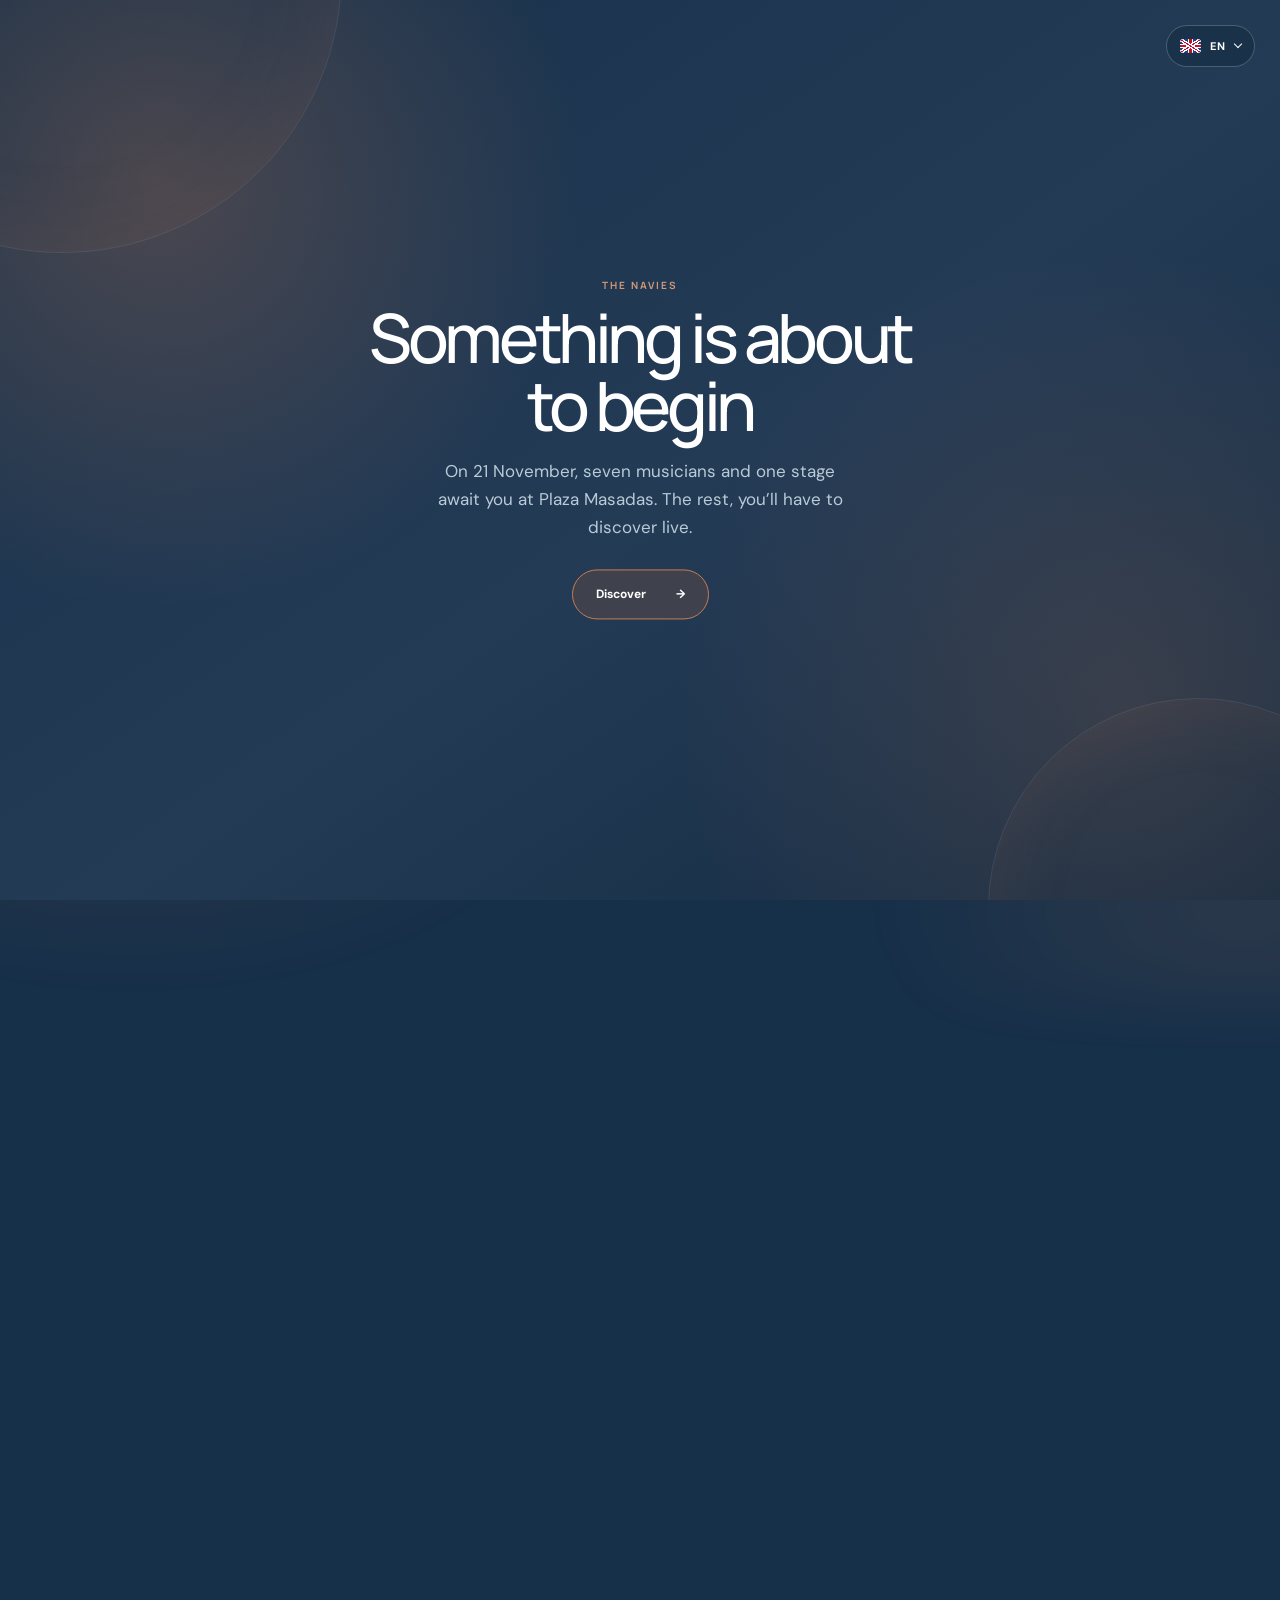
==== commit a75a9a19: "THE MUSYNC FINAL UPDATE" ====
--- a/ca/index.html
+++ b/ca/index.html
@@ -87,15 +87,15 @@
   <link rel="preconnect" href="https://fonts.googleapis.com">
   <link rel="preconnect" href="https://fonts.gstatic.com" crossorigin>
   <link href="https://fonts.googleapis.com/css2?family=DM+Sans:wght@400;500;600&family=Manrope:wght@400;500;600;700&display=swap" rel="stylesheet">
-  <link rel="preload" href="../script.js?v=20261112-319" as="script">
+  <link rel="preload" href="../script.js?v=20261113-324" as="script">
   <link rel="stylesheet" href="../styles.css?v=20261112-293">
-  <link rel="stylesheet" href="../subpages.css?v=20261112-308">
-  <link rel="stylesheet" href="../musync.css?v=20261112-310">
-  <script defer src="../script.js?v=20261112-319"></script>
+  <link rel="stylesheet" href="../subpages.css?v=20261112-320">
+  <link rel="stylesheet" href="../musync.css?v=20261113-325">
+  <script defer src="../script.js?v=20261113-324"></script>
   <script defer src="../admin-config.js?v=20261111-210"></script>
   <script defer src="../admin.js?v=20261111-210"></script>
   <script defer src="../portal.js?v=20261112-301"></script>
-  <script defer src="../musync.js?v=20261112-310"></script>
+  <script defer src="../musync.js?v=20261113-325"></script>
 </head>
 <body>
   <div class="noise" aria-hidden="true"></div>
@@ -246,7 +246,7 @@
         <h2 data-i18n-html="bandTitle">Set músics.<br>Un sol corrent.</h2>
         <!-- EDITAR: Texto biográfico provisional -->
         <p data-i18n="bandBody">Som set joves apassionats per la música, units per les ganes de tocar, aprendre i gaudir junts sobre l’escenari. Cada veu i cada instrument formen part de The Navies amb el mateix pes.</p>
-        <p class="band-collaboration" data-i18n-html="bcnIntro">En aquest camí comptem amb la col·laboració de <strong class="bcn-highlight">BCN Fusió</strong>, que ens acompanya i ens ajuda a continuar creixent com a banda.</p>
+        <p class="band-collaboration" data-i18n-html="bcnIntro">En aquest camí comptem amb la col·laboració de <a class="bcn-highlight" href="https://bcnfusio.cat" target="_blank" rel="noopener">BCN Fusió</a>, que ens acompanya i ens ajuda a continuar creixent com a banda.</p>
       </div>
       <div class="members">
         <article class="member reveal" role="button" tabindex="0" data-member="vocals"><div class="avatar"><span class="instrument-word" data-i18n="visualVocals">Veus</span></div><div><h3 data-i18n="groupVocals">Aina, Candela i Mariona Escobedo</h3><p data-i18n="groupVocalsCopy">Tres veus per a melodies, harmonies i cors.</p></div></article>
--- a/subpages.css
+++ b/subpages.css
@@ -388,6 +388,7 @@
   .content-editor-header { gap:16px; }
   .content-editor-controls { width:100%; justify-items:stretch; }
   .content-editor-mobile-toggle { width:100%; min-height:48px; padding:0 16px; border:1px solid color-mix(in srgb,var(--accent-disc) 58%,var(--line)); border-radius:15px; display:flex; align-items:center; justify-content:space-between; color:var(--ink); background:rgba(255,255,255,.82); box-shadow:0 9px 26px rgba(30,64,86,.08); font:750 11px "DM Sans",sans-serif; }
+  .content-editor-mobile-toggle,.content-editor-tabs button,.editor-ensemble-toggle,.editor-ensemble-menu button { touch-action:manipulation; }
   .content-editor-mobile-toggle i { width:8px; height:8px; border-right:1.5px solid currentColor; border-bottom:1.5px solid currentColor; transform:rotate(45deg) translateY(-2px); transition:transform .28s ease; }
   .content-editor-mobile-toggle[aria-expanded="true"] i { transform:rotate(225deg) translate(-2px,-2px); }
   .content-editor-tabs { position:static; inset:auto; z-index:auto; width:100%; max-width:none; height:auto; min-height:0; max-height:0; padding:0 5px; border-color:transparent; border-radius:15px; display:grid; grid-template-columns:1fr; gap:2px; overflow:hidden; font:inherit; visibility:visible; opacity:0; pointer-events:none; transform:translateY(-6px); isolation:auto; backdrop-filter:none; transition:max-height .4s cubic-bezier(.2,.8,.2,1),padding .3s ease,opacity .22s ease,transform .32s ease,border-color .2s ease; }
--- a/musync.css
+++ b/musync.css
@@ -13,7 +13,8 @@
 .musync-current-copy h1 > span { display:inline-block; min-width:100%; }
 .musync-current-copy h1 > span.is-overflowing { animation:musyncTitleMarquee 8s ease-in-out 1s infinite; }
 .musync-current-copy p { margin:6px 0 0; color:#9fb4c0; font-size:12px; }
-.musync-timeline input,.musync-volume input { width:100%; height:17px; appearance:none; border:0; border-radius:99px; background:linear-gradient(90deg,#d0a58e var(--range-progress,0%),rgba(255,255,255,.16) var(--range-progress,0%)) center/100% 3px no-repeat; cursor:pointer; transition:background-size .22s cubic-bezier(.2,.8,.2,1),filter .22s ease; }
+.musync-timeline,.musync-volume,.musync-full-timeline,.musync-full-volume { min-width:0; max-width:100%; }
+.musync-timeline input,.musync-volume input { width:100%; min-width:0; max-width:100%; height:17px; appearance:none; border:0; border-radius:99px; background:linear-gradient(90deg,#d0a58e var(--range-progress,0%),rgba(255,255,255,.16) var(--range-progress,0%)) center/100% 3px no-repeat; cursor:pointer; touch-action:none; transition:background-size .22s cubic-bezier(.2,.8,.2,1),filter .22s ease; }
 .musync-timeline input:hover,.musync-timeline input:focus-visible,.musync-timeline input:active,.musync-volume input:hover,.musync-volume input:focus-visible,.musync-volume input:active { background-size:100% 6px; filter:brightness(1.08); outline:none; }
 .musync-timeline input::-webkit-slider-thumb,.musync-volume input::-webkit-slider-thumb { width:15px; height:15px; appearance:none; border:0; border-radius:50%; opacity:.001; background:transparent; }
 .musync-timeline input::-moz-range-thumb,.musync-volume input::-moz-range-thumb { width:15px; height:15px; border:0; border-radius:50%; opacity:.001; background:transparent; }
@@ -34,7 +35,10 @@
 .musync-volume { margin-top:5px; padding-top:12px; border-top:1px solid rgba(255,255,255,.09); display:grid; grid-template-columns:18px 1fr; align-items:center; gap:12px; color:#92a9b5; }
 .musync-volume svg { width:18px; fill:none; stroke:currentColor; stroke-width:1.7; stroke-linecap:round; }
 .musync-volume svg[role="button"],.musync-full-volume svg[role="button"] { cursor:pointer; }
-.musync-volume.is-muted svg,.musync-full-volume.is-muted svg { color:color-mix(in srgb,var(--accent) 72%,white); opacity:.72; }
+.musync-volume svg[role="button"],.musync-full-volume svg[role="button"] { outline:none; -webkit-tap-highlight-color:transparent; user-select:none; }
+.musync-mute-slash { opacity:0; stroke:#ef6268!important; stroke-width:2.35!important; transform:scale(.68); transform-origin:center; transition:opacity .2s ease,transform .28s cubic-bezier(.2,.8,.2,1); }
+.musync-volume.is-muted svg,.musync-full-volume.is-muted svg { color:#92a9b5; opacity:1; }
+.musync-volume.is-muted .musync-mute-slash,.musync-full-volume.is-muted .musync-mute-slash { opacity:1; transform:scale(1); }
 .musync-library-panel { min-width:0; min-height:calc(100vh - 145px); padding:clamp(24px,3vw,42px); border:1px solid rgba(255,255,255,.09); border-radius:32px; background:linear-gradient(145deg,rgba(8,31,48,.78),rgba(10,38,59,.56)); box-shadow:0 25px 80px rgba(2,13,22,.18); backdrop-filter:blur(22px); }
 .musync-library-head { display:flex; align-items:flex-end; justify-content:space-between; gap:28px; }
 .musync-library-head p,.musync-section-head span { margin:0 0 7px; color:#d0a58e; font-size:9px; font-weight:800; letter-spacing:.18em; }
@@ -150,12 +154,17 @@
 .musync-run-chord { display:inline-block; color:inherit; font:inherit; line-height:inherit; letter-spacing:inherit; }
 .musync-instrumental { min-width:min(100%,420px); display:inline-grid; justify-items:start; gap:.38em; vertical-align:middle; }
 .musync-instrumental.no-chords { gap:0; }
-.musync-instrumental-chords { min-height:.72em; max-width:min(100%,720px); display:flex; align-items:flex-start; gap:.7em; overflow:hidden; animation:musyncChordStep .34s cubic-bezier(.2,.75,.25,1) both; }
+.musync-instrumental-chords { min-height:.72em; max-width:min(100%,720px); display:flex; align-items:flex-start; gap:.7em; overflow:hidden; will-change:opacity,transform,filter; animation:musyncChordStep .38s cubic-bezier(.16,.78,.22,1) both; }
+.musync-instrumental-chords.is-leaving { animation:musyncChordLeave .2s cubic-bezier(.4,0,1,1) both; pointer-events:none; }
 .musync-instrumental-chords .musync-chord-run { margin-left:0; }
-.musync-chord-current,.musync-chord-next { display:inline-flex; min-width:0; }
+.musync-chord-current { max-width:100%; min-width:0; display:inline-flex; flex:0 0 auto; }
+.musync-chord-current .musync-chord-run { max-width:100%; flex-wrap:wrap; white-space:normal; row-gap:.42em; }
+.musync-chord-next { display:inline-flex; min-width:max-content; flex:0 0 auto; }
 .musync-chord-arrow { flex:0 0 auto; color:rgba(215,169,143,.64); font:700 .62em/.9 "DM Sans",sans-serif; }
 .musync-chord-next { opacity:.36; filter:blur(.15px); }
-@keyframes musyncChordStep { from { opacity:0; transform:translateX(12px); } to { opacity:1; transform:translateX(0); } }
+@keyframes musyncChordStep { from { opacity:0; filter:blur(3px); transform:translateX(18px); } to { opacity:1; filter:blur(0); transform:translateX(0); } }
+@keyframes musyncChordLeave { from { opacity:1; filter:blur(0); transform:translateX(0); } to { opacity:0; filter:blur(3px); transform:translateX(-16px); } }
+@media(prefers-reduced-motion:reduce){.musync-instrumental-chords,.musync-instrumental-chords.is-leaving{animation:none}}
 .musync-cue-dots { min-height:1em; display:flex; align-items:center; align-self:center; gap:9px; line-height:1; }
 .musync-cue-dot { position:relative; width:15px; height:15px; overflow:hidden; border-radius:50%; display:block; flex:0 0 15px; background:rgba(255,255,255,.18); box-shadow:inset 0 0 0 1px rgba(255,255,255,.05); cursor:pointer; transition:transform .22s,background .28s,opacity .28s; }
 .musync-cue-dot::after { content:""; position:absolute; inset:0; border-radius:inherit; opacity:1; background:linear-gradient(90deg,#fff 0%,#fff 68%,rgba(255,255,255,.78) 84%,rgba(255,255,255,0) 100%); box-shadow:0 0 8px rgba(255,255,255,.26); transform:scaleX(0); transform-origin:left center; transition:transform .2s cubic-bezier(.22,.65,.3,1); }
@@ -275,7 +284,9 @@
     gap:5px 9px; background:rgba(9,31,47,.96); box-shadow:0 16px 48px rgba(0,0,0,.34); backdrop-filter:blur(22px);
   }
   .musync-cover { grid-area:cover; width:42px; height:42px; border-radius:10px; align-self:center; }
+  .musync-mobile-view-toggle,.musync-tabs button { touch-action:manipulation; }
   .musync-current-copy { grid-area:copy; min-width:0; min-height:0; padding:3px 0; align-self:center; overflow:hidden; }
+  .musync-current-copy,.musync-current-copy h1,.musync-current-copy p { max-width:100%; }
   .musync-current-copy h1 { font-size:12px; }
   .musync-current-copy p { margin-top:3px; overflow:hidden; font-size:8px; text-overflow:ellipsis; white-space:nowrap; }
   .musync-timeline { grid-area:timeline; min-width:0; }
@@ -403,7 +414,7 @@
 .musync-full-title-row button:disabled { opacity:.3; pointer-events:none; }
 .musync-full-controls { margin-top:18px; }
 .musync-full-volume { margin-top:26px; padding-top:19px; }
-.musync-full-timeline input,.musync-full-volume input { height:18px; background:linear-gradient(90deg,#d0a58e var(--range-progress,0%),rgba(255,255,255,.18) var(--range-progress,0%)) center/100% 4px no-repeat; transition:background-size .22s cubic-bezier(.2,.8,.2,1),filter .22s ease; }
+.musync-full-timeline input,.musync-full-volume input { width:100%; min-width:0; max-width:100%; height:18px; background:linear-gradient(90deg,#d0a58e var(--range-progress,0%),rgba(255,255,255,.18) var(--range-progress,0%)) center/100% 4px no-repeat; touch-action:none; transition:background-size .22s cubic-bezier(.2,.8,.2,1),filter .22s ease; }
 .musync-full-timeline input:hover,.musync-full-timeline input:focus-visible,.musync-full-timeline input:active,.musync-full-volume input:hover,.musync-full-volume input:focus-visible,.musync-full-volume input:active { background-size:100% 7px; filter:brightness(1.08); outline:none; }
 .musync-full-timeline input::-webkit-slider-thumb,.musync-full-volume input::-webkit-slider-thumb { width:15px; height:15px; appearance:none; border:0; border-radius:50%; opacity:.001; background:transparent; }
 .musync-full-timeline input::-moz-range-thumb,.musync-full-volume input::-moz-range-thumb { width:15px; height:15px; border:0; border-radius:50%; opacity:.001; background:transparent; }
